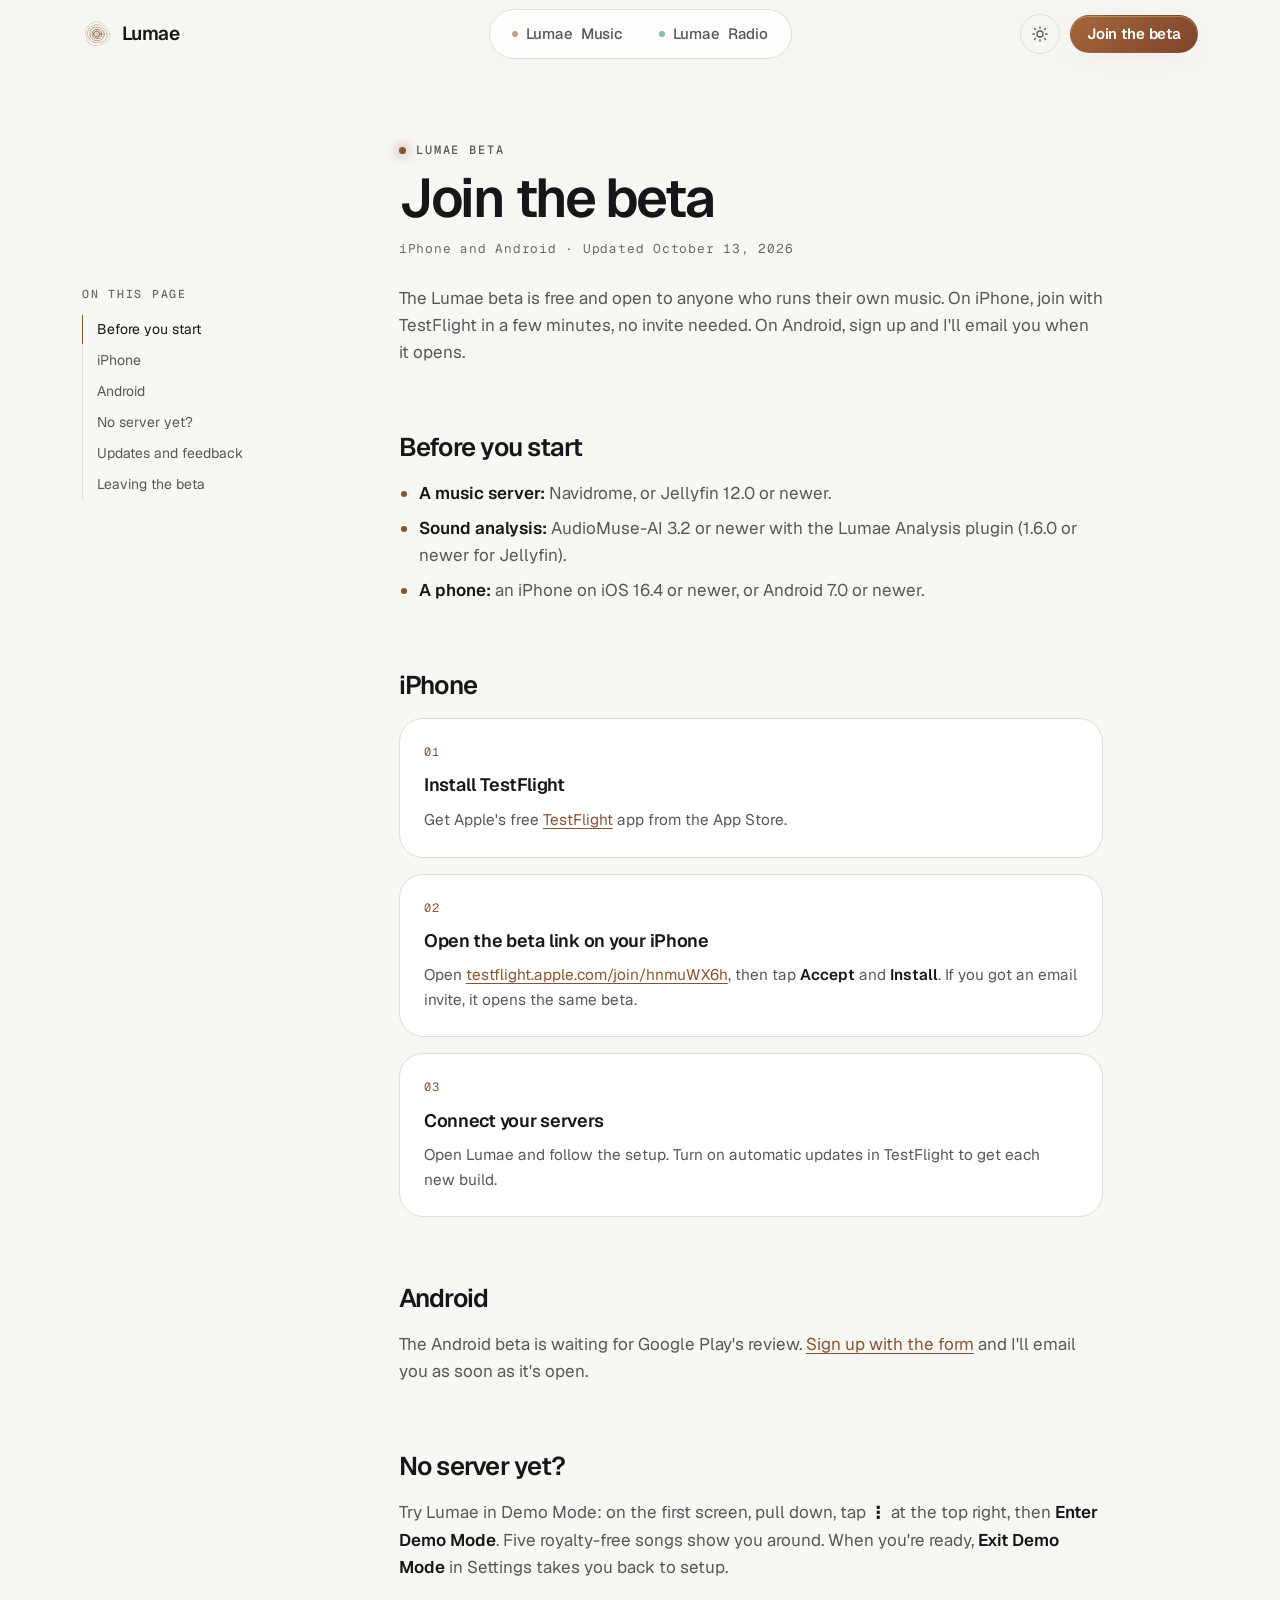
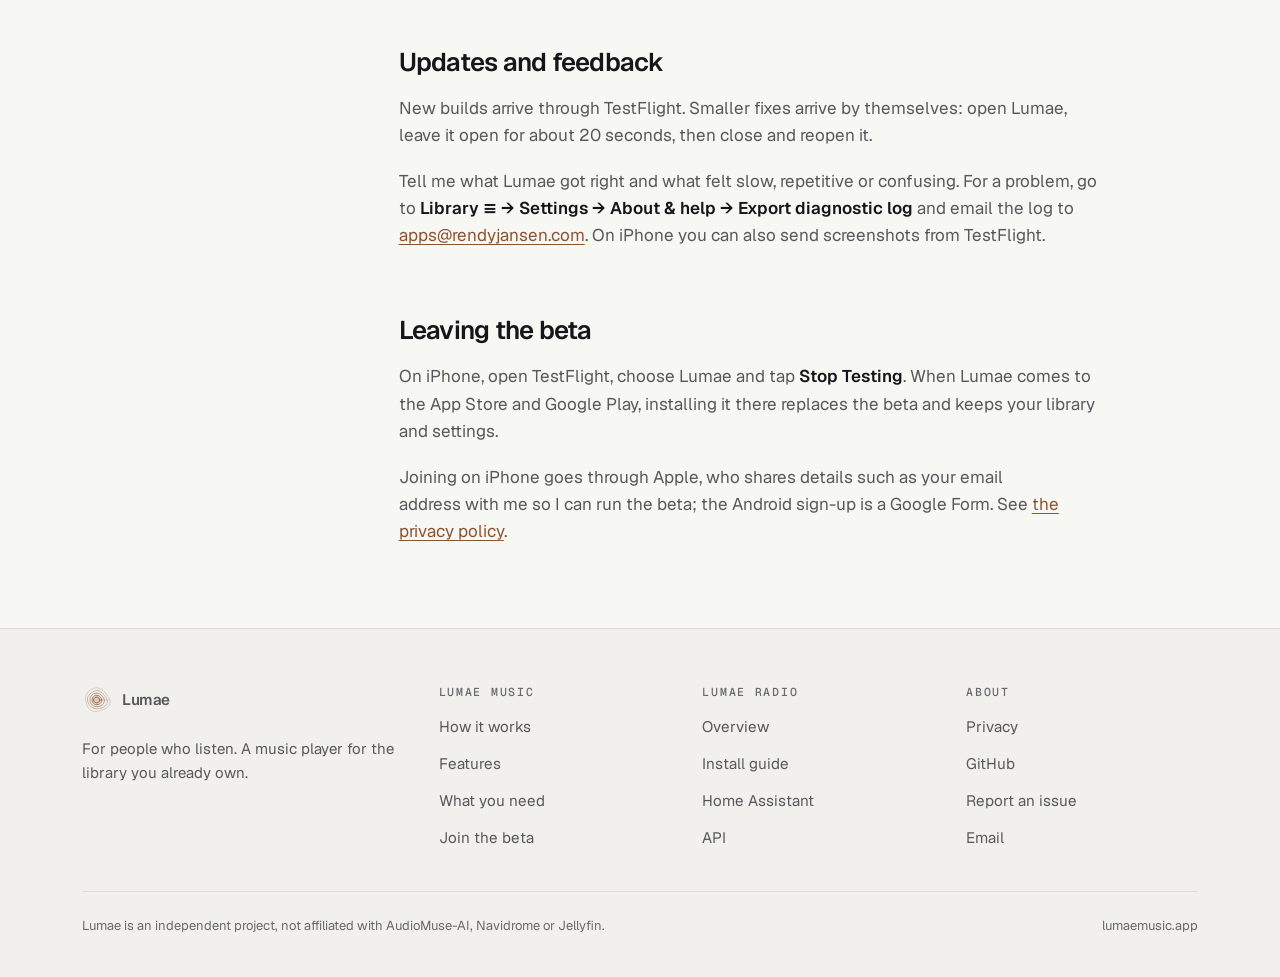
==== docs/beta/index.html @ c05a9355 "Site: Join the beta page — TestFlight on iPhone, Android sign-up while Play reviews Co-Authored-By: " ====
<!doctype html>
<html lang="en" class="no-js">
  <head>
    <meta charset="utf-8" />
    <meta name="viewport" content="width=device-width, initial-scale=1, viewport-fit=cover" />
    <title>Join the Lumae beta · iPhone and Android</title>
    <meta
      name="description"
      content="How to join the Lumae beta: TestFlight on iPhone, Google Play on Android, and Demo Mode if you don't have a server yet."
    />
    <link rel="canonical" href="https://lumaemusic.app/beta/" />
    <meta name="color-scheme" content="dark light" />
    <meta name="theme-color" content="#0d0d0f" media="(prefers-color-scheme: dark)" />
    <meta name="theme-color" content="#f7f7f4" media="(prefers-color-scheme: light)" />
    <link rel="icon" href="../assets/img/brand/favicon.svg" type="image/svg+xml" />
    <link rel="icon" href="../assets/img/brand/favicon-32.png" sizes="32x32" type="image/png" />
    <link rel="apple-touch-icon" href="../assets/img/brand/apple-touch-icon.png" />
    <link rel="manifest" href="../site.webmanifest" />
    <meta property="og:type" content="website" />
    <meta property="og:site_name" content="Lumae" />
    <meta property="og:title" content="Join the Lumae beta · iPhone and Android" />
    <meta
      property="og:description"
      content="TestFlight on iPhone, Google Play on Android: join the Lumae beta and play your own music library."
    />
    <meta property="og:url" content="https://lumaemusic.app/beta/" />
    <meta property="og:image" content="https://lumaemusic.app/assets/img/og/og-music.jpg" />
    <meta property="og:image:width" content="1200" />
    <meta property="og:image:height" content="630" />
    <meta property="og:image:alt" content="Lumae Music on a phone." />
    <meta name="twitter:card" content="summary_large_image" />
    <link rel="preload" href="../assets/fonts/geist-600.woff2" as="font" type="font/woff2" crossorigin />
    <link rel="preload" href="../assets/fonts/geist-400.woff2" as="font" type="font/woff2" crossorigin />
    <link rel="stylesheet" href="../assets/css/site.css" />
    <script>
      (function () {
        var d = document.documentElement;
        d.className = d.className.replace('no-js', 'js');
        try {
          var t = localStorage.getItem('lumae-site-theme');
          if (t === 'light' || t === 'dark') d.setAttribute('data-theme', t);
        } catch (e) {}
      })();
    </script>
    <script src="../assets/js/site.js" defer></script>
  </head>
  <body class="page-doc">
    <svg class="sprite" aria-hidden="true" focusable="false">
      <symbol id="i-moon" viewBox="0 0 24 24"><path d="M20 14.5A8.5 8.5 0 0 1 9.5 4 8.5 8.5 0 1 0 20 14.5Z" /></symbol>
      <symbol id="i-sun" viewBox="0 0 24 24">
        <circle cx="12" cy="12" r="4" />
        <path d="M12 2.5v2M12 19.5v2M4.6 4.6 6 6M18 18l1.4 1.4M2.5 12h2M19.5 12h2M4.6 19.4 6 18M18 6l1.4-1.4" />
      </symbol>
    </svg>

    <a class="skip-link" href="#main">Skip to content</a>

    <!-- site-header:start -->
    <header class="site-header">
      <div class="wrap header-row">
        <a class="brand" href="../">
          <img class="only-dark" src="../assets/img/brand/mark.svg" alt="" width="30" height="30" />
            <img class="only-light" src="../assets/img/brand/mark-light.svg" alt="" width="30" height="30" />
          <span>Lumae</span>
        </a>
        <nav class="product-tabs" aria-label="Lumae products">
          <a href="../" data-product="music"><span class="tab-long">Lumae </span>Music</a>
          <a href="../radio/" data-product="radio"><span class="tab-long">Lumae </span>Radio</a>
        </nav>
        <div class="header-actions">
          <button class="icon-btn theme-toggle" type="button" aria-label="Switch theme">
            <svg class="icon-moon" aria-hidden="true"><use href="#i-moon" /></svg>
            <svg class="icon-sun" aria-hidden="true"><use href="#i-sun" /></svg>
          </button>
          <a class="btn btn--primary btn--small" href="../beta/">Join the beta</a>
        </div>
      </div>
    </header>
    <!-- site-header:end -->

    <main id="main">
      <section class="section section--doc">
        <header class="wrap doc-head">
          <p class="kicker">Lumae beta</p>
          <h1>Join the beta</h1>
          <p class="doc-meta">iPhone and Android · Updated October 13, 2026</p>
        </header>
        <div class="wrap doc">
          <nav class="doc-toc" data-toc aria-label="On this page">
            <details open>
              <summary>On this page</summary>
              <ol role="list">
                <li><a href="#before-you-start">Before you start</a></li>
                <li><a href="#iphone">iPhone</a></li>
                <li><a href="#android">Android</a></li>
                <li><a href="#demo-mode">No server yet?</a></li>
                <li><a href="#updates">Updates and feedback</a></li>
                <li><a href="#leaving">Leaving the beta</a></li>
              </ol>
            </details>
          </nav>
          <article class="prose">
            <p>
              The Lumae beta is free and open to anyone who runs their own music. On iPhone, join with TestFlight in a few
              minutes, no invite needed. On Android, sign up and I'll email you when it opens.
            </p>

            <h2 id="before-you-start">Before you start</h2>
            <ul>
              <li><strong>A music server:</strong> Navidrome, or Jellyfin 12.0 or newer.</li>
              <li>
                <strong>Sound analysis:</strong> AudioMuse-AI 3.2 or newer with the Lumae Analysis plugin (1.6.0 or newer for
                Jellyfin).
              </li>
              <li><strong>A phone:</strong> an iPhone on iOS 16.4 or newer, or Android 7.0 or newer.</li>
            </ul>

            <h2 id="iphone">iPhone</h2>
            <ol class="install-steps" role="list">
              <li>
                <h3>Install TestFlight</h3>
                <p>Get Apple's free <a href="https://apps.apple.com/app/testflight/id899247664" rel="noopener">TestFlight</a> app from the App Store.</p>
              </li>
              <li>
                <h3>Open the beta link on your iPhone</h3>
                <p>
                  Open <a href="https://testflight.apple.com/join/hnmuWX6h" rel="noopener">testflight.apple.com/join/hnmuWX6h</a>,
                  then tap <strong>Accept</strong> and <strong>Install</strong>. If you got an email invite, it opens the same
                  beta.
                </p>
              </li>
              <li>
                <h3>Connect your servers</h3>
                <p>Open Lumae and follow the setup. Turn on automatic updates in TestFlight to get each new build.</p>
              </li>
            </ol>

            <h2 id="android">Android</h2>
            <p>
              The Android beta is waiting for Google Play's review. <a href="https://forms.gle/4MYsAvnMfVqAtvjC6" rel="noopener">Sign up with the form</a> and
              I'll email you as soon as it's open.
            </p>

            <h2 id="demo-mode">No server yet?</h2>
            <p>
              Try Lumae in Demo Mode: on the first screen, pull down, tap <strong>⋮</strong> at the top right, then
              <strong>Enter Demo Mode</strong>. Five royalty-free songs show you around. When you're ready,
              <strong>Exit Demo Mode</strong> in Settings takes you back to setup.
            </p>

            <h2 id="updates">Updates and feedback</h2>
            <p>
              New builds arrive through TestFlight. Smaller fixes arrive by themselves: open Lumae, leave it open
              for about 20 seconds, then close and reopen it.
            </p>
            <p>
              Tell me what Lumae got right and what felt slow, repetitive or confusing. For a problem, go to
              <strong>Library ≡ → Settings → About &amp; help → Export diagnostic log</strong> and email the log to
              <a href="mailto:apps@rendyjansen.com">apps@rendyjansen.com</a>. On iPhone you can also send screenshots from
              TestFlight.
            </p>

            <h2 id="leaving">Leaving the beta</h2>
            <p>
              On iPhone, open TestFlight, choose Lumae and tap <strong>Stop Testing</strong>. When Lumae comes to the App Store and Google
              Play, installing it there replaces the beta and keeps your library and settings.
            </p>
            <p>
              Joining on iPhone goes through Apple, who shares details such as your email address with me so I can run the beta;
              the Android sign-up is a Google Form. See
              <a href="../privacy/#this-website">the privacy policy</a>.
            </p>
          </article>
        </div>
      </section>
    </main>

    <!-- site-footer:start -->
    <footer class="site-footer">
      <div class="wrap">
        <div class="footer-grid">
          <div>
            <a class="brand" href="../">
              <img class="only-dark" src="../assets/img/brand/mark.svg" alt="" width="30" height="30" />
            <img class="only-light" src="../assets/img/brand/mark-light.svg" alt="" width="30" height="30" />
              <span>Lumae</span>
            </a>
            <p class="footer-tag">For people who listen. A music player for the library you already own.</p>
          </div>
          <nav aria-labelledby="footer-music">
            <h2 id="footer-music">Lumae Music</h2>
            <ul role="list">
              <li><a href="../#how">How it works</a></li>
              <li><a href="../#discover">Features</a></li>
              <li><a href="../#need">What you need</a></li>
              <li><a href="../beta/">Join the beta</a></li>
            </ul>
          </nav>
          <nav aria-labelledby="footer-radio">
            <h2 id="footer-radio">Lumae Radio</h2>
            <ul role="list">
              <li><a href="../radio/">Overview</a></li>
              <li><a href="../radio/docs/#install">Install guide</a></li>
              <li><a href="../radio/docs/#home-assistant">Home Assistant</a></li>
              <li><a href="../radio/docs/#api">API</a></li>
            </ul>
          </nav>
          <nav aria-labelledby="footer-about">
            <h2 id="footer-about">About</h2>
            <ul role="list">
              <li><a href="../privacy/">Privacy</a></li>
              <li><a href="https://github.com/rendyhd/lumae">GitHub</a></li>
              <li><a href="https://github.com/rendyhd/lumae/issues">Report an issue</a></li>
              <li><a href="mailto:apps@rendyjansen.com">Email</a></li>
            </ul>
          </nav>
        </div>
        <div class="footer-note">
          <span>Lumae is an independent project, not affiliated with AudioMuse-AI, Navidrome or Jellyfin.</span>
          <span>lumaemusic.app</span>
        </div>
      </div>
    </footer>
    <!-- site-footer:end -->
  </body>
</html>
---- docs/assets/css/site.css ----
/* lumaemusic.app — one stylesheet for every page. No external requests. */

@font-face {
  font-family: 'Geist';
  src: url('../fonts/geist-400.woff2') format('woff2');
  font-weight: 400;
  font-style: normal;
  font-display: swap;
}
@font-face {
  font-family: 'Geist';
  src: url('../fonts/geist-400-italic.woff2') format('woff2');
  font-weight: 400;
  font-style: italic;
  font-display: swap;
}
@font-face {
  font-family: 'Geist';
  src: url('../fonts/geist-500.woff2') format('woff2');
  font-weight: 500;
  font-style: normal;
  font-display: swap;
}
@font-face {
  font-family: 'Geist';
  src: url('../fonts/geist-600.woff2') format('woff2');
  font-weight: 600;
  font-style: normal;
  font-display: swap;
}
@font-face {
  font-family: 'Geist Mono';
  src: url('../fonts/geist-mono-400.woff2') format('woff2');
  font-weight: 400;
  font-style: normal;
  font-display: swap;
}
@font-face {
  font-family: 'Geist Mono';
  src: url('../fonts/geist-mono-500.woff2') format('woff2');
  font-weight: 500;
  font-style: normal;
  font-display: swap;
}

/* ---------- Tokens (from the app's theme, src/constants/theme.ts) ---------- */

:root {
  color-scheme: dark;
  --bg: #0d0d0f;
  --bg-raised: #111214;
  --surface: #161719;
  --surface-2: #202225;
  --text: #f4f3f1;
  --text-2: #a6a7ab;
  --text-3: #86878c;
  --accent: #d8a07a;
  --accent-dim: #926749;
  --accent-start: #eab98f;
  --accent-end: #b37458;
  --on-accent: #1c0d06;
  --accent-soft: rgba(216, 160, 122, 0.14);
  --border: #2a2b2e;
  --border-strong: #3c3d40;
  --ring-gold: #d9b26c;
  --teal: #7ad0c2;
  --sky: #88c5e8;
  --lavender: #c9a0e8;
  --rose: #d48aa0;
  --gold: #e0a93e;
  --glow-bronze: rgba(216, 160, 122, 0.22);
  --glow-teal: rgba(122, 208, 194, 0.18);
  --shadow-phone: 0 40px 90px -30px rgba(0, 0, 0, 0.85), 0 18px 40px -20px rgba(0, 0, 0, 0.6);
  --bezel: #050506;
  --header-bg: rgba(13, 13, 15, 0.72);

  --font-sans: 'Geist', ui-sans-serif, system-ui, -apple-system, 'Segoe UI', Roboto, sans-serif;
  --font-mono: 'Geist Mono', ui-monospace, 'SF Mono', Menlo, Consolas, monospace;

  --radius-sm: 10px;
  --radius: 16px;
  --radius-lg: 24px;
  --radius-pill: 999px;
  --wrap: 1180px;
  --gutter: clamp(16px, 4vw, 32px);
  --section-pad: clamp(40px, 5vw, 68px);
  --ease: cubic-bezier(0.22, 1, 0.36, 1);
}

@media (prefers-color-scheme: light) {
  :root:not([data-theme='dark']) {
    color-scheme: light;
    --bg: #f7f7f4;
    --bg-raised: #f1f0ed;
    --surface: #ffffff;
    --surface-2: #eae9e6;
    --text: #151619;
    --text-2: #57585b;
    --text-3: #68696d;
    --accent: #8c5331;
    --accent-dim: #b68f75;
    --accent-start: #a5683c;
    --accent-end: #7e432b;
    --on-accent: #ffffff;
    --accent-soft: rgba(140, 83, 49, 0.1);
    --border: #dfdedb;
    --border-strong: #cccac7;
    --ring-gold: #b98a3e;
    --teal: #218373;
    --sky: #287aa3;
    --lavender: #7652ac;
    --rose: #ae4c67;
    --gold: #a97416;
    --glow-bronze: rgba(179, 118, 70, 0.18);
    --glow-teal: rgba(33, 131, 115, 0.12);
    --shadow-phone: 0 40px 80px -36px rgba(40, 30, 20, 0.45), 0 16px 32px -22px rgba(40, 30, 20, 0.35);
    --bezel: #1a1a1c;
    --header-bg: rgba(247, 247, 244, 0.78);
  }
}

:root[data-theme='light'] {
  color-scheme: light;
  --bg: #f7f7f4;
  --bg-raised: #f1f0ed;
  --surface: #ffffff;
  --surface-2: #eae9e6;
  --text: #151619;
  --text-2: #57585b;
  --text-3: #68696d;
  --accent: #8c5331;
  --accent-dim: #b68f75;
  --accent-start: #a5683c;
  --accent-end: #7e432b;
  --on-accent: #ffffff;
  --accent-soft: rgba(140, 83, 49, 0.1);
  --border: #dfdedb;
  --border-strong: #cccac7;
  --ring-gold: #b98a3e;
  --teal: #218373;
  --sky: #287aa3;
  --lavender: #7652ac;
  --rose: #ae4c67;
  --gold: #a97416;
  --glow-bronze: rgba(179, 118, 70, 0.18);
  --glow-teal: rgba(33, 131, 115, 0.12);
  --shadow-phone: 0 40px 80px -36px rgba(40, 30, 20, 0.45), 0 16px 32px -22px rgba(40, 30, 20, 0.35);
  --bezel: #1a1a1c;
  --header-bg: rgba(247, 247, 244, 0.78);
}

/* ---------- Base ---------- */

*,
*::before,
*::after {
  box-sizing: border-box;
}

html {
  -webkit-text-size-adjust: 100%;
  text-size-adjust: 100%;
  scroll-behavior: smooth;
  scroll-padding-top: 96px;
}

body {
  margin: 0;
  background: var(--bg);
  color: var(--text);
  font-family: var(--font-sans);
  font-size: 1.0625rem;
  line-height: 1.6;
  font-feature-settings: 'ss01' 1;
  -webkit-font-smoothing: antialiased;
  -moz-osx-font-smoothing: grayscale;
  overflow-x: hidden;
}

img,
svg {
  display: block;
  max-width: 100%;
}

a {
  color: inherit;
}

p {
  margin: 0;
}

h1,
h2,
h3,
h4 {
  margin: 0;
  font-weight: 600;
  line-height: 1.2;
  text-wrap: balance;
}

p,
li {
  text-wrap: pretty;
}

:focus-visible {
  outline: 2px solid var(--accent);
  outline-offset: 3px;
}

::selection {
  background: var(--accent-soft);
}

.visually-hidden {
  position: absolute !important;
  width: 1px;
  height: 1px;
  padding: 0;
  margin: -1px;
  overflow: hidden;
  clip: rect(0 0 0 0);
  white-space: nowrap;
  border: 0;
}

.skip-link {
  position: absolute;
  left: 12px;
  top: -60px;
  z-index: 100;
  padding: 10px 16px;
  border-radius: var(--radius-pill);
  background: var(--surface);
  color: var(--text);
  text-decoration: none;
  border: 1px solid var(--border-strong);
}
.skip-link:focus {
  top: 12px;
}

.wrap {
  width: 100%;
  max-width: var(--wrap);
  margin-inline: auto;
  padding-inline: var(--gutter);
}

.section {
  position: relative;
  padding-block: var(--section-pad);
}

.section--alt {
  background: var(--bg-raised);
}

/* ---------- Type ---------- */

.kicker {
  display: inline-flex;
  align-items: center;
  gap: 10px;
  font-family: var(--font-mono);
  font-weight: 500;
  font-size: 0.75rem;
  letter-spacing: 0.16em;
  text-transform: uppercase;
  color: var(--text-2);
}
.kicker::before {
  content: '';
  width: 7px;
  height: 7px;
  border-radius: 50%;
  background: var(--dot, var(--accent));
  box-shadow: 0 0 12px var(--dot, var(--accent));
  flex: none;
}
.kicker--teal {
  --dot: var(--teal);
}
.kicker--sky {
  --dot: var(--sky);
}
.kicker--lavender {
  --dot: var(--lavender);
}
.kicker--rose {
  --dot: var(--rose);
}
.kicker--gold {
  --dot: var(--gold);
}

.display {
  font-size: clamp(2.7rem, 1.4rem + 4.9vw, 5.6rem);
  line-height: 0.98;
  letter-spacing: -0.045em;
}
.h2 {
  font-size: clamp(1.8rem, 1.15rem + 2vw, 2.7rem);
  line-height: 1.02;
  letter-spacing: -0.038em;
}
.h3 {
  font-size: 1.25rem;
  line-height: 1.3;
  letter-spacing: -0.012em;
}
.dot {
  color: var(--accent);
}
.flourish {
  font-style: italic;
  font-weight: 400;
  color: var(--accent);
  letter-spacing: -0.05em;
}
.lead {
  font-size: clamp(1.05rem, 0.98rem + 0.3vw, 1.18rem);
  line-height: 1.55;
  color: var(--text-2);
  max-width: 38em;
}
.muted {
  color: var(--text-2);
}
.section-head {
  display: grid;
  gap: 14px;
  max-width: 46rem;
  margin-bottom: clamp(28px, 3.5vw, 44px);
}
/* ---------- Buttons ---------- */

.btn {
  display: inline-flex;
  align-items: center;
  justify-content: center;
  gap: 10px;
  min-height: 48px;
  padding: 12px 24px;
  border-radius: var(--radius-pill);
  font: 600 1rem/1.2 var(--font-sans);
  letter-spacing: -0.01em;
  text-decoration: none;
  border: 1px solid transparent;
  cursor: pointer;
  transition:
    transform 0.25s var(--ease),
    box-shadow 0.25s var(--ease),
    background-color 0.25s var(--ease),
    border-color 0.25s var(--ease);
}
.btn:hover {
  transform: translateY(-1px);
}
.btn:active {
  transform: translateY(0);
}
.btn--primary {
  background: linear-gradient(140deg, var(--accent-start), var(--accent-end));
  color: var(--on-accent);
  box-shadow:
    0 10px 30px -12px var(--glow-bronze),
    inset 0 1px 0 rgba(255, 255, 255, 0.25);
}
.btn--primary:hover {
  box-shadow:
    0 16px 40px -14px var(--accent),
    inset 0 1px 0 rgba(255, 255, 255, 0.3);
}
.btn--ghost {
  background: transparent;
  color: var(--text);
  border-color: var(--border-strong);
}
.btn--ghost:hover {
  border-color: var(--text-3);
  background: color-mix(in srgb, var(--surface) 70%, transparent);
}
.btn--small {
  min-height: 38px;
  padding: 8px 16px;
  font-size: 0.9375rem;
}
.btn svg {
  width: 18px;
  height: 18px;
}

.text-link {
  color: var(--accent);
  text-decoration: none;
  font-weight: 500;
  border-bottom: 1px solid color-mix(in srgb, var(--accent) 35%, transparent);
  transition: border-color 0.2s;
}
.text-link:hover {
  border-bottom-color: var(--accent);
}

/* ---------- Header and product tabs ---------- */

.site-header {
  position: sticky;
  top: 0;
  z-index: 50;
  background: var(--header-bg);
  backdrop-filter: saturate(160%) blur(18px);
  -webkit-backdrop-filter: saturate(160%) blur(18px);
  border-bottom: 1px solid transparent;
  transition: border-color 0.3s;
}
.site-header.is-scrolled {
  border-bottom-color: var(--border);
}
.header-row {
  display: grid;
  grid-template-columns: 1fr auto 1fr;
  align-items: center;
  gap: 16px;
  height: 68px;
}
.brand {
  display: inline-flex;
  align-items: center;
  gap: 10px;
  text-decoration: none;
  font-weight: 600;
  font-size: 1.1875rem;
  letter-spacing: -0.03em;
  justify-self: start;
}
.brand svg {
  width: 30px;
  height: 30px;
}
.header-actions {
  justify-self: end;
  display: flex;
  align-items: center;
  gap: 10px;
}

.product-tabs {
  position: relative;
  display: inline-grid;
  grid-auto-flow: column;
  grid-auto-columns: 1fr;
  padding: 4px;
  border-radius: var(--radius-pill);
  background: color-mix(in srgb, var(--surface) 85%, transparent);
  border: 1px solid var(--border);
  isolation: isolate;
}
.product-tabs a {
  position: relative;
  display: inline-flex;
  align-items: center;
  justify-content: center;
  gap: 8px;
  padding: 8px 18px;
  min-height: 38px;
  border-radius: var(--radius-pill);
  font-weight: 500;
  font-size: 0.9375rem;
  letter-spacing: -0.01em;
  color: var(--text-2);
  text-decoration: none;
  white-space: nowrap;
  transition: color 0.25s;
}
.product-tabs a::before {
  content: '';
  width: 6px;
  height: 6px;
  border-radius: 50%;
  background: var(--tab-dot, var(--accent));
  opacity: 0.55;
  transition: opacity 0.25s;
}
.product-tabs a[data-product='radio'] {
  --tab-dot: var(--teal);
}
.product-tabs a:hover {
  color: var(--text);
}
.product-tabs a[aria-current='page'] {
  color: var(--text);
  background: var(--surface-2);
  box-shadow:
    0 1px 0 rgba(255, 255, 255, 0.04) inset,
    0 6px 16px -10px rgba(0, 0, 0, 0.6);
}
.product-tabs a[aria-current='page']::before {
  opacity: 1;
  box-shadow: 0 0 10px var(--tab-dot, var(--accent));
}

.icon-btn {
  display: inline-grid;
  place-items: center;
  width: 40px;
  height: 40px;
  border-radius: 50%;
  border: 1px solid var(--border);
  background: transparent;
  color: var(--text-2);
  cursor: pointer;
  transition:
    color 0.2s,
    border-color 0.2s,
    background-color 0.2s;
}
.icon-btn:hover {
  color: var(--text);
  border-color: var(--border-strong);
  background: var(--surface);
}
.icon-btn svg {
  width: 18px;
  height: 18px;
}
.theme-toggle .icon-sun {
  display: none;
}
:root[data-theme='light'] .theme-toggle .icon-sun {
  display: block;
}
:root[data-theme='light'] .theme-toggle .icon-moon {
  display: none;
}
@media (prefers-color-scheme: light) {
  :root:not([data-theme='dark']) .theme-toggle .icon-sun {
    display: block;
  }
  :root:not([data-theme='dark']) .theme-toggle .icon-moon {
    display: none;
  }
}

/* The brand mark has a darker bronze version for the light theme. */
.brand img,
.callout-rings img,
.lost-mark {
  flex: none;
}

@media (max-width: 760px) {
  .header-row {
    grid-template-columns: auto 1fr auto;
    height: 60px;
    gap: 10px;
  }
  .product-tabs {
    justify-self: center;
  }
  .product-tabs a {
    padding: 7px 14px;
    min-height: 36px;
  }
  .tab-long {
    display: none;
  }
  .header-actions .btn {
    display: none;
  }
}
@media (max-width: 360px) {
  .brand span {
    display: none;
  }
}

/* ---------- Phones ---------- */

.phone {
  --w: 300px;
  position: relative;
  width: var(--w);
  aspect-ratio: 390 / 844;
  border-radius: calc(var(--w) * 0.125);
  background: var(--bezel);
  padding: calc(var(--w) * 0.022);
  box-shadow:
    0 0 0 1px rgba(255, 255, 255, 0.09),
    var(--shadow-phone);
  flex: none;
}
.phone::after {
  /* faint top reflection on the bezel */
  content: '';
  position: absolute;
  inset: 0;
  border-radius: inherit;
  pointer-events: none;
  background: linear-gradient(160deg, rgba(255, 255, 255, 0.1), transparent 30%);
  mix-blend-mode: screen;
}
.phone img {
  width: 100%;
  height: 100%;
  object-fit: cover;
  border-radius: calc(var(--w) * 0.105);
  background: #0d0d0f;
}
.phone figcaption {
  position: absolute;
  left: 0;
  right: 0;
  top: calc(100% + 18px);
  text-align: center;
  font-size: 0.875rem;
  color: var(--text-3);
}

.phone-row {
  display: flex;
  gap: clamp(20px, 3vw, 40px);
  justify-content: center;
  align-items: flex-start;
  flex-wrap: wrap;
}
.phone-row--captions {
  row-gap: 64px;
  padding-bottom: 36px;
}

/* ---------- Hero ---------- */

.hero {
  position: relative;
  overflow: hidden;
  padding-top: clamp(40px, 7vw, 96px);
  padding-bottom: clamp(56px, 8vw, 112px);
}
.hero-grid {
  display: grid;
  grid-template-columns: minmax(0, 1.05fr) minmax(0, 0.95fr);
  gap: clamp(32px, 5vw, 72px);
  align-items: center;
}
.hero-copy {
  display: grid;
  gap: 26px;
  justify-items: start;
  position: relative;
  z-index: 2;
}
.hero-actions {
  display: flex;
  flex-wrap: wrap;
  gap: 12px;
  margin-top: 6px;
}
.hero-meta {
  display: flex;
  flex-wrap: wrap;
  gap: 8px;
  margin-top: 4px;
}
.chip {
  display: inline-flex;
  align-items: center;
  gap: 8px;
  padding: 6px 12px;
  border-radius: var(--radius-pill);
  border: 1px solid var(--border);
  background: color-mix(in srgb, var(--surface) 70%, transparent);
  font-size: 0.8125rem;
  color: var(--text-2);
  white-space: nowrap;
}
.chip--status {
  border-color: color-mix(in srgb, var(--teal) 45%, var(--border));
  color: var(--text);
}
.chip--status::before {
  content: '';
  width: 7px;
  height: 7px;
  border-radius: 50%;
  background: var(--teal);
  box-shadow: 0 0 10px var(--teal);
}
.chip--soon {
  border-color: color-mix(in srgb, var(--gold) 50%, var(--border));
  color: var(--text);
}
.chip--soon::before {
  content: '';
  width: 7px;
  height: 7px;
  border-radius: 50%;
  background: var(--gold);
  box-shadow: 0 0 10px var(--gold);
}

.hero-visual {
  position: relative;
  min-height: 600px;
  display: grid;
  place-items: center;
}
.hero-rings {
  position: absolute;
  width: min(880px, 150%);
  aspect-ratio: 1;
  left: 50%;
  top: 50%;
  transform: translate(-50%, -50%);
  z-index: 0;
  pointer-events: none;
  color: var(--ring-gold);
  opacity: 0.55;
  -webkit-mask-image: radial-gradient(circle at 50% 50%, #000 40%, transparent 72%);
  mask-image: radial-gradient(circle at 50% 50%, #000 40%, transparent 72%);
}
.hero-rings svg {
  width: 100%;
  height: 100%;
  overflow: visible;
}
.hero-rings path {
  fill: none;
  stroke: currentColor;
  stroke-width: 1.1;
  vector-effect: non-scaling-stroke;
  transform-origin: 500px 500px;
  animation: breathe 9s var(--ease) infinite alternate;
  animation-delay: calc(var(--i, 0) * -0.6s);
}
@keyframes breathe {
  from {
    transform: scale(0.985);
  }
  to {
    transform: scale(1.015);
  }
}
/* site.js pauses the rings while the hero is off screen */
.hero.is-offscreen .hero-rings path {
  animation-play-state: paused;
}
:root[data-theme='light'] .hero-rings {
  opacity: 0.9;
}
@media (prefers-color-scheme: light) {
  :root:not([data-theme='dark']) .hero-rings {
    opacity: 0.9;
  }
}
.hero-glow {
  position: absolute;
  width: 70%;
  aspect-ratio: 1;
  left: 50%;
  top: 50%;
  transform: translate(-50%, -50%);
  border-radius: 50%;
  background: radial-gradient(circle, var(--glow-bronze), transparent 65%);
  filter: blur(10px);
  z-index: 0;
}
.hero-glow--teal {
  background: radial-gradient(circle, var(--glow-teal), transparent 65%);
}

.phone-stack {
  position: relative;
  z-index: 1;
  width: 100%;
  height: 600px;
}
.phone-stack .phone {
  position: absolute;
}
.phone-stack .phone--front {
  --w: 268px;
  left: 50%;
  top: 50%;
  transform: translate(-82%, -46%);
  z-index: 2;
}
.phone-stack .phone--back {
  --w: 248px;
  left: 50%;
  top: 50%;
  transform: translate(-6%, -56%);
  z-index: 1;
  filter: saturate(0.92);
}

@media (min-width: 1200px) {
  .hero-visual {
    min-height: 660px;
  }
  .phone-stack {
    height: 660px;
  }
  .phone-stack .phone--front {
    --w: 300px;
  }
  .phone-stack .phone--back {
    --w: 272px;
  }
}
@media (max-width: 940px) {
  .hero-grid {
    grid-template-columns: 1fr;
  }
  .hero-visual {
    min-height: 520px;
  }
  .phone-stack {
    height: 540px;
  }
  .phone-stack .phone--front {
    --w: 232px;
  }
  .phone-stack .phone--back {
    --w: 214px;
  }
}
@media (max-width: 480px) {
  .hero-visual {
    min-height: 470px;
  }
  .phone-stack {
    height: 480px;
  }
  .phone-stack .phone--front {
    --w: 206px;
    transform: translate(-78%, -46%);
  }
  .phone-stack .phone--back {
    --w: 188px;
    transform: translate(-10%, -56%);
  }
}
@media (max-width: 360px) {
  .phone-stack .phone--front {
    --w: 178px;
  }
  .phone-stack .phone--back {
    --w: 162px;
  }
}

/* ---------- Generic layouts ---------- */

.split {
  display: grid;
  grid-template-columns: minmax(0, 1fr) minmax(0, 1fr);
  gap: clamp(36px, 6vw, 88px);
  align-items: center;
}
.split--reverse > :first-child {
  order: 2;
}
@media (max-width: 900px) {
  .split {
    grid-template-columns: 1fr;
  }
}
/* Two phones side by side in a half-width column */
@media (min-width: 901px) {
  .split .phone-row {
    flex-wrap: nowrap;
  }
  .split .phone-row .phone {
    --w: clamp(150px, 19vw, 236px);
  }
  .split .phone-row .phone--lg {
    --w: clamp(220px, 24vw, 300px);
  }
  /* Keep the shorter column in view next to a long one */
  .split--top > .phone-row,
  .split--top > .panel {
    position: sticky;
    top: 104px;
  }
}
/* Landscape tablets: card grids get the full width under their pictures */
@media (min-width: 901px) and (max-width: 1100px) {
  .split--cards {
    grid-template-columns: 1fr;
  }
  .split--cards > .phone-row {
    position: static;
  }
}
.stack {
  display: grid;
  gap: 18px;
  align-content: start;
}
.stack--lg {
  gap: 28px;
}

.cards {
  display: grid;
  gap: 16px;
  grid-template-columns: repeat(auto-fit, minmax(min(100%, 260px), 1fr));
}
.cards--3 {
  grid-template-columns: repeat(auto-fit, minmax(min(100%, 300px), 1fr));
}
.card {
  position: relative;
  padding: 26px 24px;
  border-radius: var(--radius-lg);
  background: var(--surface);
  border: 1px solid var(--border);
  display: grid;
  gap: 10px;
  align-content: start;
  transition:
    border-color 0.3s,
    transform 0.4s var(--ease);
}
.card:hover {
  border-color: var(--border-strong);
}
.card p {
  color: var(--text-2);
  font-size: 0.98rem;
}
.card .card-title {
  font-size: 1.1875rem;
  font-weight: 600;
  letter-spacing: -0.02em;
  line-height: 1.25;
}
.card .eg {
  margin-top: 4px;
  padding-top: 12px;
  border-top: 1px dashed var(--border);
  font-size: 0.875rem;
  color: var(--text-3);
}
.card .eg strong {
  color: var(--text-2);
  font-weight: 500;
}

.glyph {
  width: 44px;
  height: 44px;
  border-radius: 12px;
  display: grid;
  place-items: center;
  background: var(--surface-2);
  color: var(--g, var(--accent));
  margin-bottom: 6px;
}
.glyph svg {
  width: 22px;
  height: 22px;
}
.g-teal {
  --g: var(--teal);
}
.g-sky {
  --g: var(--sky);
}
.g-lavender {
  --g: var(--lavender);
}
.g-rose {
  --g: var(--rose);
}
.g-gold {
  --g: var(--gold);
}
.g-bronze {
  --g: var(--accent);
}

.list-check {
  list-style: none;
  padding: 0;
  margin: 0;
  display: grid;
  gap: 14px;
}
.list-check li {
  position: relative;
  padding-left: 30px;
  color: var(--text-2);
}
.list-check li strong {
  color: var(--text);
  font-weight: 600;
}
.list-check li::before {
  content: '';
  position: absolute;
  left: 2px;
  top: 0.55em;
  width: 14px;
  height: 8px;
  border-left: 2px solid var(--accent);
  border-bottom: 2px solid var(--accent);
  transform: rotate(-45deg);
}

.pillars {
  display: grid;
  grid-template-columns: repeat(4, minmax(0, 1fr));
  gap: 16px;
}
@media (max-width: 1080px) {
  .pillars {
    grid-template-columns: repeat(2, minmax(0, 1fr));
  }
}
@media (max-width: 600px) {
  .pillars {
    grid-template-columns: 1fr;
  }
}
.pillar {
  align-content: start;
  padding: 30px 28px;
  border-radius: var(--radius-lg);
  border: 1px solid var(--border);
  background:
    radial-gradient(120% 90% at 0% 0%, color-mix(in srgb, var(--p) 14%, transparent), transparent 60%),
    var(--surface);
  display: grid;
  gap: 12px;
}
.pillar .num {
  font-family: var(--font-mono);
  font-size: 0.75rem;
  letter-spacing: 0.16em;
  color: var(--p);
}
.pillar h3 {
  font-size: 1.5rem;
  letter-spacing: -0.03em;
}
.pillar p {
  color: var(--text-2);
}

/* quote */
.manifesto {
  font-size: clamp(1.5rem, 1.05rem + 1.9vw, 2.6rem);
  line-height: 1.22;
  letter-spacing: -0.03em;
  font-weight: 500;
  max-width: 24em;
}
.manifesto em {
  font-style: italic;
  font-weight: 400;
  color: var(--accent);
}

/* ---------- How it works ---------- */

.flow {
  display: grid;
  grid-template-columns: 1fr auto 1fr auto 1fr;
  align-items: stretch;
  gap: 0;
}
.flow-node {
  padding: 26px 24px;
  border-radius: var(--radius-lg);
  border: 1px solid var(--border);
  background: var(--surface);
  display: grid;
  gap: 10px;
  align-content: start;
}
.flow-node--you {
  border-color: color-mix(in srgb, var(--accent) 45%, var(--border));
  box-shadow: 0 20px 60px -30px var(--glow-bronze);
}
.flow-node h3 {
  font-size: 1.125rem;
}
.flow-node p {
  color: var(--text-2);
  font-size: 0.96rem;
}
.flow-node .tag {
  font-family: var(--font-mono);
  font-size: 0.7rem;
  letter-spacing: 0.14em;
  text-transform: uppercase;
  color: var(--text-3);
}
.flow-arrow {
  display: grid;
  place-items: center;
  align-content: center;
  gap: 6px;
  width: 64px;
  color: var(--text-3);
  font-family: var(--font-mono);
  font-size: 0.7rem;
  text-align: center;
  line-height: 1.3;
}
.flow-arrow svg {
  width: 44px;
  height: 14px;
}
@media (max-width: 900px) {
  .flow {
    grid-template-columns: 1fr;
  }
  .flow-arrow {
    width: auto;
    height: 52px;
  }
  .flow-arrow svg {
    transform: rotate(90deg);
    margin: 0;
  }
  .flow-arrow span {
    display: none;
  }
}

/* ---------- Demo panels ---------- */

.panel {
  border-radius: var(--radius-lg);
  border: 1px solid var(--border);
  background:
    radial-gradient(90% 70% at 50% 0%, color-mix(in srgb, var(--panel-glow, var(--accent)) 8%, transparent), transparent 70%),
    var(--surface);
  padding: clamp(18px, 3vw, 28px);
}
.panel-head {
  display: flex;
  flex-wrap: wrap;
  align-items: center;
  justify-content: space-between;
  gap: 12px;
  margin-bottom: 14px;
}
.panel-label {
  font-family: var(--font-mono);
  font-size: 0.72rem;
  letter-spacing: 0.15em;
  text-transform: uppercase;
  color: var(--text-3);
}
.segmented {
  display: inline-flex;
  padding: 3px;
  border-radius: var(--radius-pill);
  background: var(--bg-raised);
  border: 1px solid var(--border);
}
.segmented button {
  appearance: none;
  border: 0;
  background: transparent;
  color: var(--text-2);
  font: 500 0.875rem/1 var(--font-sans);
  padding: 9px 16px;
  border-radius: var(--radius-pill);
  cursor: pointer;
  transition:
    background-color 0.2s,
    color 0.2s;
}
.segmented button[aria-pressed='true'],
.segmented button[aria-selected='true'],
.tabs-list button[aria-selected='true'] {
  background: var(--surface);
  color: var(--text);
  box-shadow:
    inset 0 0 0 1.5px var(--accent),
    0 1px 2px rgb(0 0 0 / 0.15);
}
.panel-foot {
  display: flex;
  flex-wrap: wrap;
  justify-content: space-between;
  gap: 10px 18px;
  margin-top: 14px;
  font-size: 0.875rem;
  color: var(--text-2);
}
.meter {
  display: grid;
  gap: 6px;
  min-width: 220px;
  flex: 1;
}
.meter-row {
  display: grid;
  grid-template-columns: 72px 1fr 48px;
  align-items: center;
  gap: 10px;
  font-size: 0.8125rem;
}
.meter-bar {
  height: 6px;
  border-radius: 6px;
  background: var(--bg-raised);
  overflow: hidden;
}
.meter-bar span {
  display: block;
  height: 100%;
  width: var(--v, 0%);
  border-radius: inherit;
  background: var(--c, var(--accent));
  transition: width 0.9s var(--ease);
}
.meter-row .val {
  font-family: var(--font-mono);
  font-size: 0.75rem;
  color: var(--text-3);
  text-align: right;
}

.map-svg {
  width: 100%;
  height: auto;
  aspect-ratio: 600 / 380;
  border-radius: var(--radius);
  background:
    radial-gradient(circle at 50% 50%, color-mix(in srgb, var(--text) 3%, transparent), transparent 70%),
    var(--bg-raised);
}
.map-svg .grid line {
  stroke: color-mix(in srgb, var(--text) 6%, transparent);
  stroke-width: 1;
}
.map-svg .path {
  fill: none;
  stroke-width: 2.4;
  stroke-linecap: round;
  stroke-linejoin: round;
}
.map-svg .path--shuffle {
  stroke: var(--text-3);
  stroke-dasharray: none;
}
.map-svg .path--lumae {
  stroke: var(--accent);
}
.map-svg .node {
  transition: r 0.3s;
}
.map-svg .start {
  fill: none;
  stroke: var(--text);
  stroke-width: 1.5;
}
.map-svg text {
  font-family: var(--font-mono);
  font-size: 15px;
  letter-spacing: 0.08em;
  fill: var(--text-2);
  text-transform: uppercase;
  paint-order: stroke;
  stroke: var(--bg-raised);
  stroke-width: 5px;
  stroke-linejoin: round;
}

/* Mood Compass typing demo */
.compass {
  display: grid;
  gap: 16px;
}
.compass-input {
  position: relative;
  padding: 18px 20px 36px;
  border-radius: 20px;
  border: 1px solid color-mix(in srgb, var(--accent) 40%, var(--border));
  background:
    radial-gradient(80% 120% at 0% 0%, var(--accent-soft), transparent 70%),
    var(--bg-raised);
  min-height: 112px;
  font-size: clamp(1.15rem, 1rem + 0.6vw, 1.45rem);
  letter-spacing: -0.01em;
}
.compass-input .typed {
  color: var(--text);
}
.compass-input .caret {
  display: inline-block;
  width: 2px;
  height: 1.1em;
  margin-left: 2px;
  background: var(--accent);
  vertical-align: -0.15em;
  animation: blink 1s steps(1) infinite;
}
@keyframes blink {
  50% {
    opacity: 0;
  }
}
.compass-input .count {
  position: absolute;
  right: 18px;
  bottom: 12px;
  font-family: var(--font-mono);
  font-size: 0.75rem;
  color: var(--text-3);
}
.compass-chips {
  display: flex;
  flex-wrap: wrap;
  align-content: flex-start;
  gap: 8px;
  min-height: 84px;
}
.compass-chips .chip {
  opacity: 0;
  transform: translateY(6px);
  transition:
    opacity 0.4s var(--ease),
    transform 0.4s var(--ease);
}
.compass-chips .chip.is-in {
  opacity: 1;
  transform: none;
}
.compass-chips .chip i {
  font-style: normal;
  font-family: var(--font-mono);
  font-size: 0.72rem;
  color: var(--text-3);
}

/* Sonic DNA radar */
.radar {
  width: 100%;
  max-width: 480px;
  margin-inline: auto;
}
.radar .web {
  fill: none;
  stroke: color-mix(in srgb, var(--text) 10%, transparent);
}
.radar .axis {
  stroke: color-mix(in srgb, var(--text) 8%, transparent);
}
.radar .shape {
  fill: color-mix(in srgb, var(--rose) 22%, transparent);
  stroke: var(--rose);
  stroke-width: 2;
  stroke-linejoin: round;
  transition: d 0.9s var(--ease);
}
.radar .pt {
  fill: var(--bg);
  stroke: var(--rose);
  stroke-width: 2;
}
.radar text {
  font-family: var(--font-mono);
  font-size: 13px;
  letter-spacing: 0.1em;
  fill: var(--text-2);
  text-transform: uppercase;
}

/* Crossfade diagram */
.xfade {
  width: 100%;
  height: auto;
}
.xfade .wave-a {
  fill: color-mix(in srgb, var(--sky) 30%, transparent);
  stroke: var(--sky);
  stroke-width: 1.2;
}
.xfade .wave-b {
  fill: color-mix(in srgb, var(--accent) 30%, transparent);
  stroke: var(--accent);
  stroke-width: 1.2;
}
.xfade .fade {
  fill: none;
  stroke-width: 2;
  stroke-dasharray: 4 5;
}
.xfade .fade-a {
  stroke: var(--sky);
}
.xfade .fade-b {
  stroke: var(--accent);
}
.xfade text {
  font-family: var(--font-mono);
  font-size: 15px;
  letter-spacing: 0.1em;
  fill: var(--text-3);
  text-transform: uppercase;
}
.xfade .overlap {
  fill: color-mix(in srgb, var(--text) 5%, transparent);
}

/* Energy curve (radio) */
.energy-svg {
  width: 100%;
  height: auto;
  overflow: visible;
  touch-action: pan-y;
  cursor: crosshair;
}
.energy-svg .grid line {
  stroke: color-mix(in srgb, var(--text) 7%, transparent);
}
.energy-svg .area {
  fill: url(#energyFill);
}
.energy-svg .curve {
  fill: none;
  stroke: var(--teal);
  stroke-width: 2.5;
  stroke-linecap: round;
}
.energy-svg .ctrl {
  fill: var(--surface);
  stroke: var(--teal);
  stroke-width: 2;
}
.energy-svg .now-line {
  stroke: var(--text-3);
  stroke-dasharray: 3 4;
}
.energy-svg .now-dot {
  fill: var(--accent);
  filter: drop-shadow(0 0 8px var(--accent));
}
.energy-svg .scrub-line {
  stroke: var(--text-2);
  opacity: 0;
  transition: opacity 0.2s;
}
.energy-svg .scrub-dot {
  fill: var(--text);
  opacity: 0;
  transition: opacity 0.2s;
}
.energy-svg.is-scrubbing .scrub-line,
.energy-svg.is-scrubbing .scrub-dot {
  opacity: 1;
}
.energy-svg text {
  font-family: var(--font-mono);
  font-size: 16px;
  letter-spacing: 0.06em;
  fill: var(--text-3);
}
.energy-readout {
  margin-top: 10px;
  font-size: 1.0625rem;
  color: var(--text-2);
  min-height: 1.6em;
}
.energy-readout strong {
  color: var(--text);
  font-weight: 600;
}

/* Rotation rests */
.rests {
  display: grid;
  gap: 12px;
}
.rest {
  display: grid;
  grid-template-columns: minmax(130px, 0.9fr) 2fr minmax(76px, auto);
  align-items: center;
  gap: 14px;
}
.rest-label {
  font-size: 0.95rem;
}
.rest-track {
  height: 10px;
  border-radius: 10px;
  background: var(--bg-raised);
  border: 1px solid var(--border);
  overflow: hidden;
}
.rest-track span {
  display: block;
  height: 100%;
  width: var(--v);
  border-radius: inherit;
  background: linear-gradient(90deg, color-mix(in srgb, var(--teal) 50%, transparent), var(--teal));
}
.rest-val {
  font-family: var(--font-mono);
  font-size: 0.8125rem;
  color: var(--text-2);
  text-align: right;
}
@media (max-width: 560px) {
  .rest {
    grid-template-columns: 1fr auto;
  }
  .rest-track {
    grid-column: 1 / -1;
    grid-row: 2;
  }
}

/* ---------- Tabs (radio stations) ---------- */

.tabs-list {
  display: inline-flex;
  flex-wrap: wrap;
  gap: 4px;
  padding: 4px;
  border-radius: var(--radius-pill);
  background: var(--surface);
  border: 1px solid var(--border);
  margin-bottom: 34px;
}
.tabs-list button {
  appearance: none;
  border: 0;
  background: transparent;
  color: var(--text-2);
  font: 500 0.9375rem/1 var(--font-sans);
  padding: 11px 18px;
  border-radius: var(--radius-pill);
  cursor: pointer;
  transition:
    background-color 0.2s,
    color 0.2s;
}

.tab-panel {
  animation: fadeUp 0.5s var(--ease);
}
.tab-panel[hidden] {
  display: none;
}
@keyframes fadeUp {
  from {
    opacity: 0;
    transform: translateY(8px);
  }
  to {
    opacity: 1;
    transform: none;
  }
}

/* ---------- Steps ---------- */

.steps {
  list-style: none;
  padding: 0;
  margin: 0;
  display: grid;
  gap: 16px;
  grid-template-columns: repeat(auto-fit, minmax(min(100%, 240px), 1fr));
  counter-reset: step;
}
.steps li {
  counter-increment: step;
  position: relative;
  padding: 26px 24px 24px;
  border-radius: var(--radius-lg);
  border: 1px solid var(--border);
  background: var(--surface);
  display: grid;
  gap: 8px;
  align-content: start;
}
.steps li::before {
  content: counter(step, decimal-leading-zero);
  font-family: var(--font-mono);
  font-size: 0.75rem;
  letter-spacing: 0.14em;
  color: var(--accent);
}
.steps h3 {
  font-size: 1.125rem;
}
.steps p {
  color: var(--text-2);
  font-size: 0.96rem;
}

/* ---------- Requirements ---------- */

.reqs {
  display: grid;
  border-radius: var(--radius-lg);
  border: 1px solid var(--border);
  overflow: hidden;
}
.req {
  display: grid;
  grid-template-columns: minmax(150px, 0.55fr) 1fr;
  gap: 18px;
  padding: 20px 24px;
  background: var(--surface);
}
.req + .req {
  border-top: 1px solid var(--border);
}
.req dt {
  font-family: var(--font-mono);
  font-size: 0.75rem;
  letter-spacing: 0.14em;
  text-transform: uppercase;
  color: var(--text-3);
  padding-top: 4px;
}
.req dd {
  margin: 0;
  color: var(--text-2);
}
.req dd strong {
  color: var(--text);
  font-weight: 600;
}
@media (max-width: 640px) {
  .req {
    grid-template-columns: 1fr;
    gap: 6px;
  }
}

/* ---------- FAQ ---------- */

.faq {
  display: grid;
  gap: 10px;
  max-width: 50rem;
}
.faq details {
  border-radius: var(--radius);
  border: 1px solid var(--border);
  background: var(--surface);
  transition: border-color 0.2s;
}
.faq details[open] {
  border-color: var(--border-strong);
}
.faq summary {
  list-style: none;
  cursor: pointer;
  padding: 18px 56px 18px 22px;
  position: relative;
  font-weight: 600;
  letter-spacing: -0.01em;
}
.faq summary::-webkit-details-marker {
  display: none;
}
.faq summary::after {
  content: '';
  position: absolute;
  right: 24px;
  top: 50%;
  width: 9px;
  height: 9px;
  border-right: 1.6px solid var(--text-2);
  border-bottom: 1.6px solid var(--text-2);
  transform: translateY(-70%) rotate(45deg);
  transition: transform 0.3s var(--ease);
}
.faq details[open] summary::after {
  transform: translateY(-30%) rotate(-135deg);
}
.faq details > div {
  padding: 0 22px 20px;
  color: var(--text-2);
  display: grid;
  gap: 10px;
}

/* ---------- Callouts ---------- */

.callout {
  border-radius: var(--radius-lg);
  padding: clamp(28px, 5vw, 56px);
  border: 1px solid var(--border);
  background:
    radial-gradient(70% 120% at 100% 0%, var(--glow-bronze), transparent 60%),
    radial-gradient(60% 100% at 0% 100%, var(--glow-teal), transparent 60%),
    var(--surface);
  display: grid;
  gap: 22px;
  justify-items: start;
  position: relative;
  overflow: hidden;
}
.callout .h2 {
  max-width: 16em;
}
.notice {
  border-radius: var(--radius);
  border: 1px solid color-mix(in srgb, var(--gold) 45%, var(--border));
  background: color-mix(in srgb, var(--gold) 7%, var(--surface));
  padding: 18px 20px;
  display: grid;
  gap: 6px;
  font-size: 0.96rem;
  color: var(--text-2);
}
.notice strong {
  color: var(--text);
}

.privacy-points {
  justify-self: stretch;
  display: grid;
  gap: 14px;
  grid-template-columns: repeat(auto-fit, minmax(min(100%, 260px), 1fr));
}
.privacy-points .card {
  background: color-mix(in srgb, var(--surface) 85%, transparent);
}

/* On phones, the three-screen row scrolls sideways instead of shrinking. */
@media (max-width: 700px) {
  .phone-row--spaced {
    justify-content: flex-start;
    overflow-x: auto;
    scroll-snap-type: x mandatory;
    margin-inline: calc(var(--gutter) * -1);
    padding: 8px var(--gutter) 52px;
    scrollbar-width: none;
  }
  .phone-row--spaced::-webkit-scrollbar {
    display: none;
  }
  .phone-row--spaced .phone {
    --w: 60vw;
    scroll-snap-align: center;
  }
}

/* ---------- Footer ---------- */

.site-footer {
  border-top: 1px solid var(--border);
  padding-block: 56px 40px;
  background: var(--bg-raised);
}
.footer-grid {
  display: grid;
  grid-template-columns: 1.4fr repeat(3, 1fr);
  gap: 32px;
}
.footer-grid h2 {
  font-family: var(--font-mono);
  font-weight: 500;
  font-size: 0.72rem;
  letter-spacing: 0.15em;
  text-transform: uppercase;
  color: var(--text-3);
  margin-bottom: 14px;
}
.footer-grid ul {
  list-style: none;
  padding: 0;
  margin: 0;
  display: grid;
  gap: 10px;
}
.footer-grid a {
  color: var(--text-2);
  text-decoration: none;
  font-size: 0.95rem;
}
.footer-grid a:hover {
  color: var(--text);
}
.footer-note {
  margin-top: 40px;
  padding-top: 24px;
  border-top: 1px solid var(--border);
  display: flex;
  flex-wrap: wrap;
  gap: 8px 24px;
  justify-content: space-between;
  font-size: 0.8125rem;
  color: var(--text-3);
}
@media (max-width: 760px) {
  .footer-grid {
    grid-template-columns: 1fr 1fr;
  }
  .footer-grid > :first-child {
    grid-column: 1 / -1;
  }
}

/* ---------- Document page (privacy) ---------- */

.doc,
.doc-head {
  display: grid;
  grid-template-columns: 240px minmax(0, 1fr);
  column-gap: clamp(32px, 6vw, 80px);
  align-items: start;
}
.doc-head > * {
  grid-column: 2;
  max-width: 44rem;
}
.doc-head h1 {
  color: var(--text);
  font-size: clamp(2.2rem, 1.5rem + 2.6vw, 3.4rem);
  letter-spacing: -0.04em;
  line-height: 1.04;
  margin-bottom: 12px;
}
.doc-toc {
  position: sticky;
  top: 100px;
  font-size: 0.875rem;
}
.doc-toc summary {
  list-style: none;
  font-family: var(--font-mono);
  font-weight: 500;
  font-size: 0.72rem;
  letter-spacing: 0.15em;
  text-transform: uppercase;
  color: var(--text-3);
  margin-bottom: 12px;
}
.doc-toc summary::-webkit-details-marker {
  display: none;
}
@media (min-width: 901px) {
  /* Always open beside the text; it only folds on small screens. */
  .doc-toc summary {
    pointer-events: none;
  }
}
.doc-toc ol {
  list-style: none;
  margin: 0;
  padding: 0;
  display: grid;
  gap: 2px;
  border-left: 1px solid var(--border);
}
.doc-toc a {
  display: block;
  padding: 5px 0 5px 14px;
  margin-left: -1px;
  border-left: 1px solid transparent;
  color: var(--text-2);
  text-decoration: none;
  line-height: 1.35;
}
.doc-toc a:hover,
.doc-toc a.is-active {
  color: var(--text);
  border-left-color: var(--accent);
}
.prose {
  max-width: 44rem;
  color: var(--text-2);
  font-size: 1.0625rem;
}
.prose h2 {
  color: var(--text);
  font-size: 1.6rem;
  letter-spacing: -0.03em;
  line-height: 1.15;
  margin: 2.6em 0 0.7em;
}
.prose h3 {
  color: var(--text);
  font-size: 1.15rem;
  letter-spacing: -0.015em;
  margin: 2em 0 0.6em;
}
.prose p,
.prose ul,
.prose .table-wrap {
  margin: 0 0 1.1em;
}
.prose .table-wrap {
  overflow-x: auto;
}
.prose ul {
  padding-left: 1.2em;
}
.prose li {
  margin-bottom: 0.45em;
}
.prose li::marker {
  color: var(--accent);
}
.prose strong {
  color: var(--text);
  font-weight: 600;
}
.prose a {
  color: var(--accent);
  text-decoration-thickness: 1px;
  text-underline-offset: 3px;
}
.prose code {
  font-family: var(--font-mono);
  font-size: 0.86em;
  padding: 2px 6px;
  border-radius: 6px;
  background: var(--surface-2);
  color: var(--text);
  word-break: break-word;
}
.prose table {
  width: 100%;
  border-collapse: collapse;
  font-size: 0.95rem;
}
.prose th,
.prose td {
  text-align: left;
  vertical-align: top;
  padding: 12px 14px;
  border-bottom: 1px solid var(--border);
}
.prose th {
  font-family: var(--font-mono);
  font-weight: 500;
  font-size: 0.72rem;
  letter-spacing: 0.14em;
  text-transform: uppercase;
  color: var(--text-3);
}
.prose td:first-child {
  color: var(--text);
  min-width: 11em;
}
.doc-meta {
  font-family: var(--font-mono);
  font-size: 0.8rem;
  letter-spacing: 0.06em;
  color: var(--text-3);
  margin-bottom: 2em;
}
@media (max-width: 900px) {
  .doc,
  .doc-head {
    grid-template-columns: 1fr;
  }
  .doc-head > * {
    grid-column: 1;
  }
  .doc-toc {
    position: static;
  }
  .doc-toc details {
    border: 1px solid var(--border);
    border-radius: var(--radius);
    background: var(--surface);
    padding: 0 18px;
  }
  .doc-toc summary {
    cursor: pointer;
    display: flex;
    align-items: center;
    justify-content: space-between;
    min-height: 48px;
    margin: 0;
  }
  .doc-toc summary::after {
    content: '';
    width: 8px;
    height: 8px;
    border-right: 1.6px solid var(--text-2);
    border-bottom: 1.6px solid var(--text-2);
    transform: translateY(-30%) rotate(45deg);
    transition: transform 0.3s var(--ease);
  }
  .doc-toc details[open] summary::after {
    transform: translateY(20%) rotate(-135deg);
  }
  .doc-toc ol {
    columns: 2;
    display: block;
    padding-bottom: 14px;
  }
}

/* ---------- Page pieces ---------- */

figure {
  margin: 0;
}
.sprite {
  position: absolute;
  width: 0;
  height: 0;
  overflow: hidden;
}
.glyph svg,
.icon-btn svg,
.flow-arrow svg {
  fill: none;
  stroke: currentColor;
  stroke-width: 1.7;
  stroke-linecap: round;
  stroke-linejoin: round;
}
.flow-arrow svg {
  stroke-width: 1.4;
}

/* Theme-matched screenshots: the light image shows only in the light theme. */
.only-light {
  display: none !important;
}
@media (prefers-color-scheme: light) {
  :root:not([data-theme='dark']) .only-light {
    display: block !important;
  }
  :root:not([data-theme='dark']) .only-dark {
    display: none !important;
  }
}
:root[data-theme='light'] .only-light {
  display: block !important;
}
:root[data-theme='light'] .only-dark {
  display: none !important;
}

.hero-meta {
  list-style: none;
  padding: 0;
  margin: 0;
}
.hero-note {
  font-size: 0.8125rem;
  color: var(--text-3);
}
.hero-needs {
  display: grid;
  gap: 12px;
  justify-items: start;
  max-width: 34rem;
}
.hero-needs p {
  font-size: 0.9375rem;
  line-height: 1.55;
  color: var(--text-2);
}
.hero-needs a:not(.text-link) {
  color: var(--text);
  text-decoration-thickness: 1px;
  text-decoration-color: color-mix(in srgb, var(--text) 35%, transparent);
  text-underline-offset: 3px;
}

/* "What you need", under How it works */
.need {
  margin-top: clamp(48px, 7vw, 80px);
  display: grid;
  grid-template-columns: minmax(0, 0.8fr) minmax(0, 1.2fr);
  gap: clamp(24px, 4vw, 56px);
  align-items: start;
}
.need-head {
  display: grid;
  gap: 12px;
}
@media (max-width: 900px) {
  .need {
    grid-template-columns: 1fr;
  }
}

/* Lumae Radio: the device, drawn */
.device-figure {
  margin: 0 0 clamp(28px, 4vw, 44px);
  padding: clamp(16px, 3vw, 28px);
  border-radius: var(--radius-lg);
  border: 1px solid var(--border);
  background:
    radial-gradient(60% 90% at 20% 60%, var(--glow-teal), transparent 70%),
    var(--surface);
}
.device-svg {
  width: 100%;
  height: auto;
  color: var(--text-2);
}
.device-svg .board,
.device-svg .hat,
.device-svg .spk,
.device-svg .phone-body {
  fill: var(--bg-raised);
  stroke: currentColor;
  stroke-width: 1.6;
}
.device-svg .hat {
  fill: var(--surface-2);
}
.device-svg .port,
.device-svg .jack,
.device-svg .tweeter,
.device-svg .woofer,
.device-svg .pin {
  fill: none;
  stroke: currentColor;
  stroke-width: 1.4;
}
.device-svg .hole,
.device-svg .jack-in,
.device-svg .woofer-in {
  fill: currentColor;
  opacity: 0.55;
}
.device-svg .phone-screen {
  fill: color-mix(in srgb, var(--teal) 18%, var(--surface));
}
.device-svg .screen-art {
  fill: var(--accent);
  opacity: 0.85;
}
.device-svg .cable {
  fill: none;
  stroke: var(--text-3);
  stroke-width: 2;
  stroke-linecap: round;
}
.device-svg .led {
  fill: var(--teal);
  filter: drop-shadow(0 0 4px var(--teal));
}
.device-svg .signal,
.device-svg .wave {
  fill: none;
  stroke: var(--teal);
  stroke-width: 2;
  stroke-linecap: round;
}
.device-svg .wave {
  animation: wave 2.4s ease-in-out infinite;
}
.device-svg .w2 {
  animation-delay: 0.3s;
}
.device-svg .w3 {
  animation-delay: 0.6s;
}
@keyframes wave {
  0%,
  100% {
    opacity: 0.15;
  }
  50% {
    opacity: 1;
  }
}
.device-svg text {
  font-family: var(--font-mono);
  font-size: 13px;
  letter-spacing: 0.12em;
  text-transform: uppercase;
  fill: var(--text-2);
}
@media (max-width: 600px) {
  .device-svg text {
    font-size: 20px;
  }
}

.split--top {
  align-items: start;
}
.cards--2 {
  grid-template-columns: repeat(auto-fit, minmax(min(100%, 230px), 1fr));
}
.card--wide {
  grid-column: 1 / -1;
}

.phone-row {
  gap: clamp(14px, 2.2vw, 28px);
}
.phone-row .phone {
  --w: clamp(140px, 40vw, 236px);
}
.phone-row .phone--lg {
  --w: clamp(220px, 62vw, 300px);
}
.phone-row--spaced {
  margin-top: clamp(48px, 7vw, 80px);
}
.phone-row--spaced .phone {
  --w: clamp(96px, 27vw, 236px);
}
@media (min-width: 701px) {
  .phone--offset {
    margin-top: 56px;
  }
}
@media (max-width: 700px) {
  .phone-row {
    flex-wrap: nowrap;
    gap: 14px;
  }
  .phone-row--captions {
    row-gap: 48px;
  }
  .phone figcaption {
    font-size: 0.78rem;
    top: calc(100% + 12px);
  }
}

.flow-note {
  margin-top: 22px;
  font-size: 0.95rem;
  color: var(--text-2);
  display: flex;
  align-items: center;
  gap: 10px;
}
.flow-note::before {
  content: '';
  width: 18px;
  height: 1px;
  background: var(--accent);
  flex: none;
}

.demo-caption {
  margin-top: 12px;
  font-size: 0.9375rem;
  color: var(--text-2);
  min-height: 1.5em;
}
.demo-note {
  margin-top: 12px;
  font-size: 0.8125rem;
  color: var(--text-3);
}
.meter-row {
  grid-template-columns: 96px 1fr 44px;
}
.segmented {
  flex-wrap: wrap;
}

.intents {
  display: grid;
  grid-template-columns: repeat(2, minmax(0, 1fr));
  gap: 10px;
}
.intent {
  display: grid;
  gap: 4px;
  padding: 16px 18px;
  border-radius: var(--radius);
  border: 1px solid var(--border);
  background: var(--surface);
}
.intent strong {
  font-weight: 600;
  letter-spacing: -0.01em;
}
.intent span {
  font-size: 0.875rem;
  color: var(--text-2);
  line-height: 1.4;
}

.try-row {
  display: flex;
  flex-wrap: wrap;
  align-items: center;
  gap: 8px;
}
.try-row .panel-label {
  margin-right: 4px;
}
.chip-btn {
  appearance: none;
  font: 500 0.8125rem/1 var(--font-sans);
  color: var(--text-2);
  padding: 9px 13px;
  border-radius: var(--radius-pill);
  border: 1px solid var(--border-strong);
  background: transparent;
  cursor: pointer;
  transition:
    color 0.2s,
    border-color 0.2s,
    background-color 0.2s;
}
.chip-btn:hover {
  color: var(--text);
  border-color: var(--text-3);
}
.chip-btn[aria-pressed='true'] {
  color: var(--text);
  border-color: var(--accent);
  background: var(--accent-soft);
}

.aside-note {
  margin-top: 28px;
  max-width: 46rem;
  color: var(--text-2);
}

/* Deep Listen keeps the dark palette in both themes, as in the app. */
.force-dark {
  color-scheme: dark;
  --bg: #0a0a0b;
  --bg-raised: #111214;
  --surface: #161719;
  --surface-2: #202225;
  --text: #f4f3f1;
  --text-2: #a6a7ab;
  --text-3: #86878c;
  --accent: #d8a07a;
  --accent-soft: rgba(216, 160, 122, 0.14);
  --border: #2a2b2e;
  --border-strong: #3c3d40;
  --glow-bronze: rgba(216, 160, 122, 0.22);
  color: var(--text);
}
.deep {
  background:
    radial-gradient(60% 80% at 75% 50%, rgba(216, 160, 122, 0.12), transparent 70%),
    radial-gradient(40% 60% at 10% 10%, rgba(255, 255, 255, 0.03), transparent 70%),
    var(--bg);
}
.section.deep + .section,
.section + .section.deep {
  border-top: 0;
}

.xfade-panel {
  margin: 0;
}

.callout--cta {
  justify-items: center;
  text-align: center;
  padding-block: clamp(48px, 8vw, 96px);
}
.callout--cta .lead {
  margin-inline: auto;
}
.callout--cta .hero-actions {
  justify-content: center;
}
.callout-rings img {
  width: 64px;
  height: 64px;
}

/* Radio page */
.hero-rings--teal {
  color: var(--teal);
}
.section--tight {
  padding-block: 0 clamp(24px, 4vw, 48px);
}
.section--tight + .section {
  border-top: 0;
}
.notice--wide {
  padding: clamp(20px, 3vw, 28px) clamp(20px, 3vw, 32px);
  gap: 10px;
  max-width: 62rem;
}
.notice-title {
  font-size: 1.125rem;
  letter-spacing: -0.015em;
  color: var(--text);
  display: flex;
  align-items: center;
  gap: 10px;
}
.notice-title::before {
  content: '';
  width: 8px;
  height: 8px;
  border-radius: 50%;
  background: var(--gold);
  box-shadow: 0 0 10px var(--gold);
  flex: none;
}
.callout--teal {
  background:
    radial-gradient(70% 120% at 100% 0%, var(--glow-teal), transparent 60%),
    radial-gradient(60% 100% at 0% 100%, var(--glow-bronze), transparent 60%),
    var(--surface);
}
.reqs--spaced {
  margin-top: 32px;
}
.tab-panel:focus-visible {
  outline-offset: 8px;
  border-radius: var(--radius);
}
.steps {
  margin-top: 40px;
}
.section-head + .steps {
  margin-top: 0;
}

/* Privacy and 404 */
.section--doc {
  padding-top: clamp(40px, 6vw, 72px);
}
.doc-source {
  margin-top: 3em;
  padding-top: 1.4em;
  border-top: 1px solid var(--border);
  font-size: 0.9375rem;
  color: var(--text-3);
}
.section--lost {
  min-height: 70vh;
  display: grid;
  align-items: center;
}
.lost {
  display: grid;
  justify-items: center;
  text-align: center;
  gap: 18px;
}
.lost .hero-actions {
  justify-content: center;
}
.lost-mark {
  width: 96px;
  height: 96px;
  animation: breathe 6s var(--ease) infinite alternate;
}

.footer-tag {
  margin-top: 14px;
  max-width: 22em;
  font-size: 0.9375rem;
  color: var(--text-2);
}

/* ---------- Small screens and touch ---------- */

@media (max-width: 600px) {
  .display {
    letter-spacing: -0.035em;
  }
  .h2 {
    letter-spacing: -0.03em;
  }
  /* Switchers and tabs stay on one row, in equal parts. */
  .segmented,
  .tabs-list {
    display: grid;
    grid-auto-flow: column;
    grid-auto-columns: 1fr;
    width: 100%;
  }
  .segmented button,
  .tabs-list button {
    padding-inline: 6px;
    white-space: nowrap;
  }
  .hide-sm {
    display: none;
  }
  /* Chart text is drawn in chart units; keep it readable on a phone. */
  .map-svg text,
  .xfade text {
    font-size: 21px;
  }
  .energy-svg text {
    font-size: 22px;
  }
  .radar text {
    font-size: 16px;
  }
}
@media (pointer: coarse) {
  .segmented button,
  .tabs-list button,
  .chip-btn {
    min-height: 44px;
  }
  .icon-btn {
    width: 44px;
    height: 44px;
  }
  .footer-grid a {
    display: inline-block;
    padding-block: 6px;
  }
}

/* ---------- Without JavaScript ---------- */

/* The demos need the script; their controls would do nothing. */
.no-js [data-demo] .segmented,
.no-js [data-demo] [data-action],
.no-js [data-demo] .try-row,
.no-js .tabs-list {
  display: none;
}

/* ---------- Reveal on scroll ---------- */

/* Content only hides once site.js has armed the reveal, so it never
   disappears when the script doesn't run. */
.reveal {
  transition:
    opacity 0.8s var(--ease),
    transform 0.8s var(--ease);
}
.reveal-armed .reveal:not(.is-visible) {
  opacity: 0;
  transform: translateY(18px);
}

@media (prefers-reduced-motion: reduce) {
  html {
    scroll-behavior: auto;
  }
  *,
  *::before,
  *::after {
    animation-duration: 0.001ms !important;
    animation-iteration-count: 1 !important;
    transition-duration: 0.001ms !important;
  }
}

/* ---------- Radio install ---------- */

.release-card {
  display: flex;
  flex-wrap: wrap;
  align-items: center;
  justify-content: space-between;
  gap: 16px;
  padding: 20px 24px;
  border-radius: var(--radius-lg);
  border: 1px solid color-mix(in srgb, var(--teal) 40%, var(--border));
  background: color-mix(in srgb, var(--teal) 6%, var(--surface));
}
.release-name {
  font-weight: 600;
  color: var(--text);
}
.release-id {
  font-family: var(--font-mono);
  font-weight: 500;
  color: var(--teal);
  margin-left: 6px;
}
.release-meta {
  font-size: 0.9rem;
  color: var(--text-3);
}
.install-steps {
  list-style: none;
  padding: 0;
  margin: 32px 0 0;
  display: grid;
  gap: 16px;
  counter-reset: step;
}
.install-steps li {
  counter-increment: step;
  min-width: 0;
  padding: 24px;
  border-radius: var(--radius-lg);
  border: 1px solid var(--border);
  background: var(--surface);
  display: grid;
  gap: 12px;
}
.install-steps li::before {
  content: counter(step, decimal-leading-zero);
  font-family: var(--font-mono);
  font-size: 0.75rem;
  letter-spacing: 0.14em;
  color: var(--accent);
}
.install-steps h3 {
  font-size: 1.125rem;
}
.install-steps p {
  color: var(--text-2);
  font-size: 0.96rem;
  max-width: 46rem;
}
.install-steps p strong {
  color: var(--text);
  font-weight: 600;
}
.install-steps code,
.req dd code {
  font-family: var(--font-mono);
  font-size: 0.86em;
  padding: 2px 6px;
  border-radius: 6px;
  background: var(--surface-2);
  color: var(--text);
  overflow-wrap: anywhere;
}
.cmd {
  margin: 0;
  min-width: 0;
  padding: 16px 18px;
  border-radius: var(--radius);
  border: 1px solid var(--border);
  background: var(--bg);
  overflow-x: auto;
}
.install-steps .cmd code {
  display: block;
  padding: 0;
  background: none;
  font-size: 0.82rem;
  line-height: 1.6;
  white-space: pre;
  overflow-wrap: normal;
}
.cmd-wrap {
  position: relative;
  min-width: 0;
}
.cmd-wrap .cmd {
  padding-top: 44px;
}
.cmd-copy {
  position: absolute;
  top: 8px;
  right: 8px;
  padding: 4px 10px;
  border-radius: 999px;
  border: 1px solid var(--border-strong);
  background: var(--surface);
  color: var(--text-2);
  font: 500 0.75rem var(--font-sans);
  cursor: pointer;
}
.cmd-copy:hover,
.cmd-copy:focus-visible {
  color: var(--text);
  border-color: var(--accent);
}
.req dd code.hash {
  font-size: 0.8em;
  word-break: break-all;
}

/* ---------- Compact layout ---------- */

.hero {
  padding-top: clamp(28px, 4.5vw, 64px);
  padding-bottom: clamp(36px, 5vw, 72px);
}
.hero-copy {
  gap: 22px;
}
.stack {
  gap: 14px;
}
.stack--lg {
  gap: 22px;
}
.pillar {
  padding: 22px 22px 24px;
  gap: 8px;
}
.pillar h3 {
  font-size: 1.25rem;
}
.pillar p {
  font-size: 0.96rem;
}
.flow-node {
  padding: 20px 22px;
  gap: 8px;
}
.need {
  margin-top: clamp(32px, 4.5vw, 52px);
}
.req {
  padding: 14px 22px;
}
.callout {
  padding: clamp(24px, 4vw, 44px);
  gap: 18px;
}
.callout--cta {
  padding-block: clamp(32px, 5vw, 56px);
}
.callout-rings img {
  width: 48px;
  height: 48px;
}
.phone-row--captions {
  row-gap: 52px;
  padding-bottom: 32px;
}
@media (min-width: 901px) {
  .split .phone-row .phone {
    --w: clamp(150px, 17.5vw, 214px);
  }
  .split .phone-row .phone--lg {
    --w: clamp(200px, 21vw, 260px);
  }
  .phone--offset {
    margin-top: 44px;
  }
}
.intents {
  gap: 8px;
}
.intent {
  padding: 12px 14px;
  gap: 2px;
}
.radar {
  max-width: 420px;
}
.compass-input {
  min-height: 96px;
}
.compass-chips {
  min-height: 72px;
}
.muted.small,
.small {
  font-size: 0.9375rem;
}

/* Cards as a compact list: the glyph beside the words, not above them. */
.cards--list {
  gap: 10px;
  grid-template-columns: repeat(auto-fit, minmax(min(100%, 250px), 1fr));
}
.cards--list.cards--3 {
  grid-template-columns: repeat(auto-fit, minmax(min(100%, 300px), 1fr));
}
.cards--list .card {
  grid-template-columns: 36px minmax(0, 1fr);
  column-gap: 14px;
  row-gap: 4px;
  padding: 16px 18px;
  border-radius: var(--radius);
}
.cards--list .card > * {
  grid-column: 2;
}
.cards--list .glyph {
  grid-column: 1;
  grid-row: 1 / span 3;
  width: 36px;
  height: 36px;
  border-radius: 10px;
  margin: 0;
}
.cards--list .glyph svg {
  width: 19px;
  height: 19px;
}
.cards--list .card-title {
  font-size: 1.03rem;
  padding-top: 6px;
}
.cards--list .card p {
  font-size: 0.93rem;
  line-height: 1.5;
}
.cards--list .card .eg {
  margin-top: 2px;
  padding-top: 0;
  border-top: 0;
  font-size: 0.84rem;
}
.privacy-points.cards--list {
  gap: 10px;
}

/* Get started beside the questions */
.split--even {
  gap: clamp(32px, 5vw, 64px);
}
.steps--compact {
  margin-top: 0;
  grid-template-columns: repeat(auto-fit, minmax(min(100%, 220px), 1fr));
  gap: 10px;
}
.steps--compact li {
  padding: 18px 20px;
  gap: 6px;
  border-radius: var(--radius);
}
.steps--compact h3 {
  font-size: 1.03rem;
}
.steps--compact p {
  font-size: 0.93rem;
  line-height: 1.5;
}
.faq {
  gap: 8px;
}
.faq summary {
  padding: 15px 52px 15px 20px;
}
.faq--cols {
  max-width: none;
  display: block;
  columns: 2 22rem;
  column-gap: 12px;
}
.faq--cols details {
  break-inside: avoid;
  margin-bottom: 8px;
}
.section-head--inline {
  margin-bottom: 0;
}
.section--follow {
  padding-top: 0;
}
.callout--split {
  grid-template-columns: minmax(0, 0.9fr) minmax(0, 1.1fr);
  align-items: center;
  gap: clamp(24px, 4vw, 48px);
}
.callout--split .privacy-points {
  grid-template-columns: 1fr;
}
@media (max-width: 900px) {
  .callout--split {
    grid-template-columns: 1fr;
  }
}
.need--stacked {
  grid-template-columns: 1fr;
  gap: 18px;
}
.need--stacked .need-head {
  max-width: 46rem;
}
.reqs--grid {
  grid-template-columns: repeat(4, minmax(0, 1fr));
  gap: 1px;
  background: var(--border);
}
.reqs--grid .req {
  grid-template-columns: 1fr;
  gap: 6px;
  padding: 18px 20px;
  font-size: 0.95rem;
}
.reqs--grid .req + .req {
  border-top: 0;
}
@media (max-width: 1000px) {
  .reqs--grid {
    grid-template-columns: repeat(2, minmax(0, 1fr));
  }
}
@media (max-width: 560px) {
  .reqs--grid {
    grid-template-columns: 1fr;
  }
}
@media (min-width: 1101px) {
  .split--cards {
    grid-template-columns: minmax(0, 0.8fr) minmax(0, 1.2fr);
    gap: clamp(28px, 4vw, 56px);
  }
  .split--reverse.split--cards {
    grid-template-columns: minmax(0, 1.2fr) minmax(0, 0.8fr);
  }
}
.how {
  margin-top: clamp(36px, 5vw, 56px);
  padding-top: clamp(28px, 4vw, 44px);
  border-top: 1px solid var(--border);
}
.how-head {
  display: grid;
  gap: 10px;
  margin-bottom: 22px;
}
.how-head .h3 {
  font-size: clamp(1.25rem, 1rem + 0.9vw, 1.6rem);
  letter-spacing: -0.025em;
}
.section-head--row {
  display: flex;
  flex-wrap: wrap;
  align-items: baseline;
  gap: 8px 18px;
  max-width: none;
  margin-bottom: 20px;
}
.section-head--row .h3 {
  font-size: clamp(1.25rem, 1rem + 0.9vw, 1.6rem);
  letter-spacing: -0.025em;
}

/* Phones: card groups become a sideways rail instead of a long column. */
@media (max-width: 700px) {
  .pillars,
  .cards--list,
  .reqs--grid,
  .steps--compact {
    grid-template-columns: none;
    grid-auto-flow: column;
    grid-auto-columns: min(82%, 320px);
    align-items: stretch;
    overflow-x: auto;
    overscroll-behavior-x: contain;
    scroll-snap-type: x mandatory;
    scroll-padding-inline: var(--rail-bleed, var(--gutter));
    margin-inline: calc(var(--rail-bleed, var(--gutter)) * -1);
    padding: 2px var(--rail-bleed, var(--gutter)) 10px;
    scrollbar-width: none;
  }
  .callout {
    --rail-bleed: clamp(24px, 4vw, 44px);
  }
  .callout--split .privacy-points {
    grid-template-columns: none;
  }
  .pillars::-webkit-scrollbar,
  .cards--list::-webkit-scrollbar,
  .reqs--grid::-webkit-scrollbar,
  .steps--compact::-webkit-scrollbar {
    display: none;
  }
  .pillars > *,
  .cards--list > *,
  .reqs--grid > *,
  .steps--compact > * {
    scroll-snap-align: start;
  }
  .reqs--grid {
    gap: 10px;
    background: none;
    border: 0;
    border-radius: 0;
  }
  .reqs--grid .req {
    border: 1px solid var(--border);
    border-radius: var(--radius);
  }
  .cards--list .card--wide {
    grid-column: auto;
  }
  .flow-arrow {
    height: 30px;
  }
  .flow-node {
    padding: 16px 18px;
  }
  .reqs--grid .req {
    padding: 14px 18px;
  }
  .phone-row--captions {
    row-gap: 40px;
    padding-bottom: 28px;
  }
  .steps--compact li {
    padding: 14px 16px;
  }
  .callout--split .privacy-points .card {
    padding: 14px 16px;
  }
}
@media (min-width: 901px) {
  .split--top > .side-stack {
    position: sticky;
    top: 104px;
  }
}
@media (max-width: 900px) {
  .split--text-first > :last-child {
    order: -1;
  }
}
@media (max-width: 700px) {
  .cards--single {
    grid-auto-columns: 100%;
  }
}

/* Radio: heading beside the drawing, steps and requirements three across */
.split--device {
  grid-template-columns: minmax(0, 0.85fr) minmax(0, 1.15fr);
  gap: clamp(24px, 4vw, 56px);
  margin-bottom: clamp(24px, 3.5vw, 40px);
}
@media (max-width: 900px) {
  .split--device {
    grid-template-columns: 1fr;
  }
}
.device-figure--compact {
  margin: 0;
}
.sub-title {
  margin-top: 6px;
  font-size: 1.15rem;
}
.steps--3 {
  grid-template-columns: repeat(3, minmax(0, 1fr));
}
.reqs--3 {
  grid-template-columns: repeat(3, minmax(0, 1fr));
}
@media (max-width: 1000px) and (min-width: 701px) {
  .steps--3,
  .reqs--3 {
    grid-template-columns: 1fr;
  }
}
.reqs--spaced {
  margin-top: 16px;
}
.release-card--spaced {
  margin-top: 16px;
}
.release-actions {
  display: flex;
  flex-wrap: wrap;
  gap: 8px;
}
.tabs-list {
  margin-bottom: 24px;
}
@media (max-width: 700px) {
  .steps--3,
  .reqs--3 {
    grid-template-columns: none;
  }
}

/* Radio guide: commands, steps and cards inside running text */
.prose .cmd,
.prose .cmd-wrap,
.prose .release-card,
.prose .reqs,
.prose .install-steps {
  margin: 0 0 1.2em;
}
.prose .cmd-wrap .cmd {
  margin: 0;
}
.prose .cmd code,
.install-steps .cmd code {
  display: block;
  padding: 0;
  background: none;
  font-size: 0.82rem;
  line-height: 1.6;
  white-space: pre;
  word-break: normal;
  overflow-wrap: normal;
}
.prose .install-steps h3 {
  margin: 0;
}
.prose .install-steps p {
  margin: 0;
}
.prose .install-steps li::marker {
  content: none;
}
.prose .reqs dd {
  font-size: 0.96rem;
}
.prose .release-card p {
  margin: 0;
}
.prose ol.doc-steps {
  padding-left: 1.4em;
  margin: 0 0 1.1em;
}
.prose ol.doc-steps li {
  margin-bottom: 0.6em;
  padding-left: 0.2em;
}
.prose ol.doc-steps li::marker {
  color: var(--accent);
  font-family: var(--font-mono);
  font-size: 0.9em;
}
.prose td code,
.prose th code {
  white-space: nowrap;
}
.prose td:first-child {
  min-width: 0;
  white-space: nowrap;
}
.doc-head .kicker {
  margin-bottom: 10px;
}
.reqs--grid .req {
  align-content: start;
}
.prose .install-steps .cmd,
.prose .install-steps .cmd-wrap {
  margin: 0;
}
.prose .install-steps li {
  margin: 0;
}
.prose .btn {
  text-decoration: none;
}
.prose .btn--primary {
  color: var(--on-accent);
}
.prose .btn--ghost {
  color: var(--text);
}
.prose {
  min-width: 0;
}
@media (max-width: 900px) {
  .doc {
    grid-template-columns: minmax(0, 1fr);
    row-gap: 24px;
  }
}
.split > *,
.stack > * {
  min-width: 0;
}
.callout--cta {
  padding-block: clamp(28px, 4vw, 44px);
  gap: 14px;
}
.section--cta {
  padding-block: clamp(32px, 4vw, 52px);
}
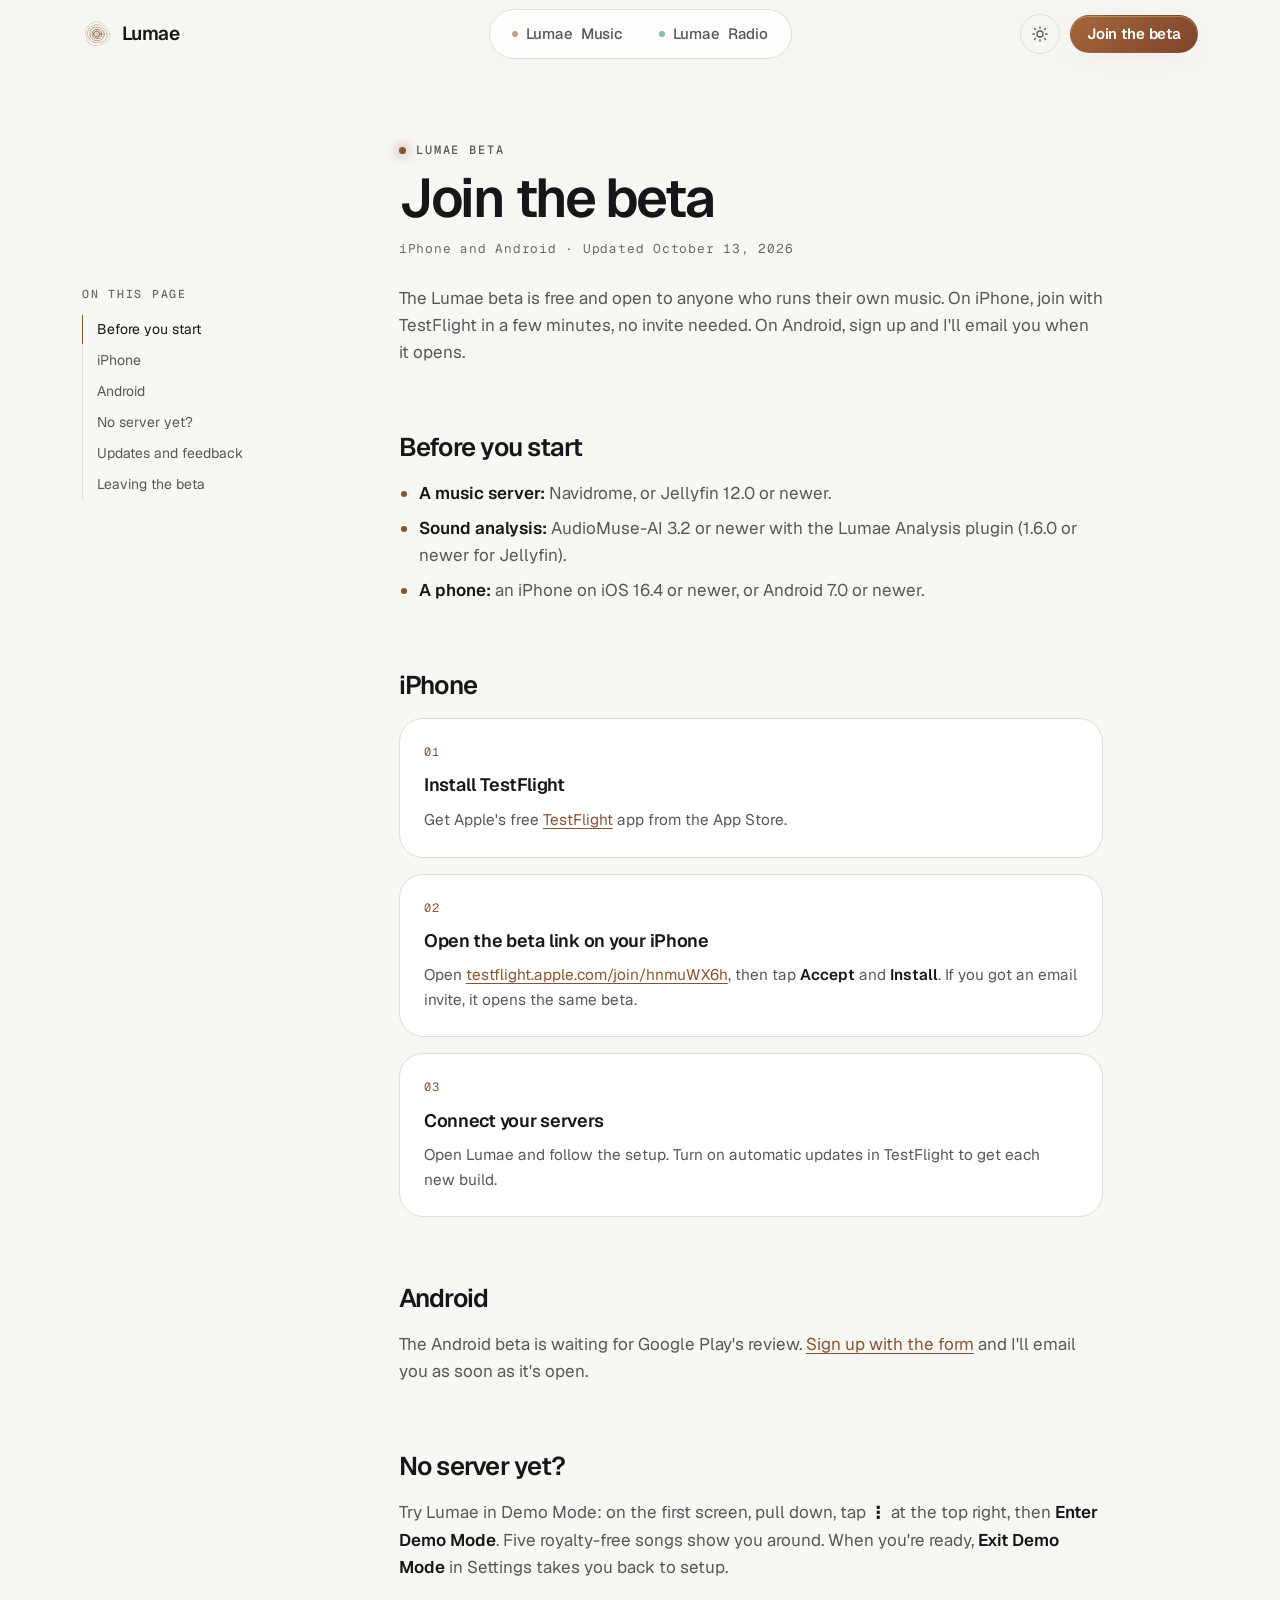
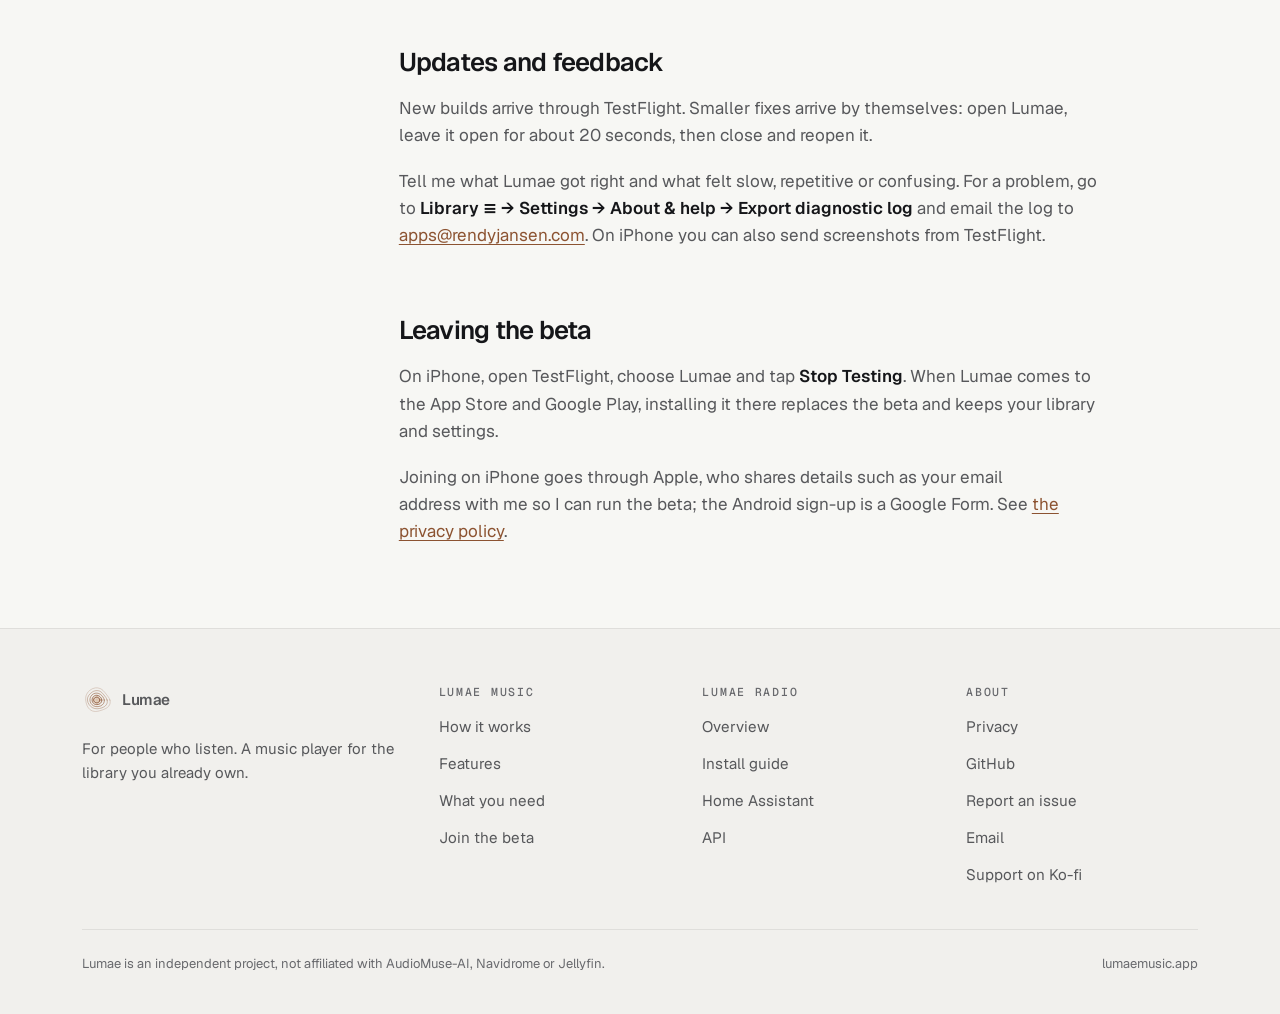
==== commit 38494a63: "Site and README: Support on Ko-fi - Footer About column links https://ko-fi.com/rendyhd on every pag" ====
--- a/docs/beta/index.html
+++ b/docs/beta/index.html
@@ -212,6 +212,7 @@
               <li><a href="https://github.com/rendyhd/lumae">GitHub</a></li>
               <li><a href="https://github.com/rendyhd/lumae/issues">Report an issue</a></li>
               <li><a href="mailto:apps@rendyjansen.com">Email</a></li>
+              <li><a href="https://ko-fi.com/rendyhd">Support on Ko-fi</a></li>
             </ul>
           </nav>
         </div>
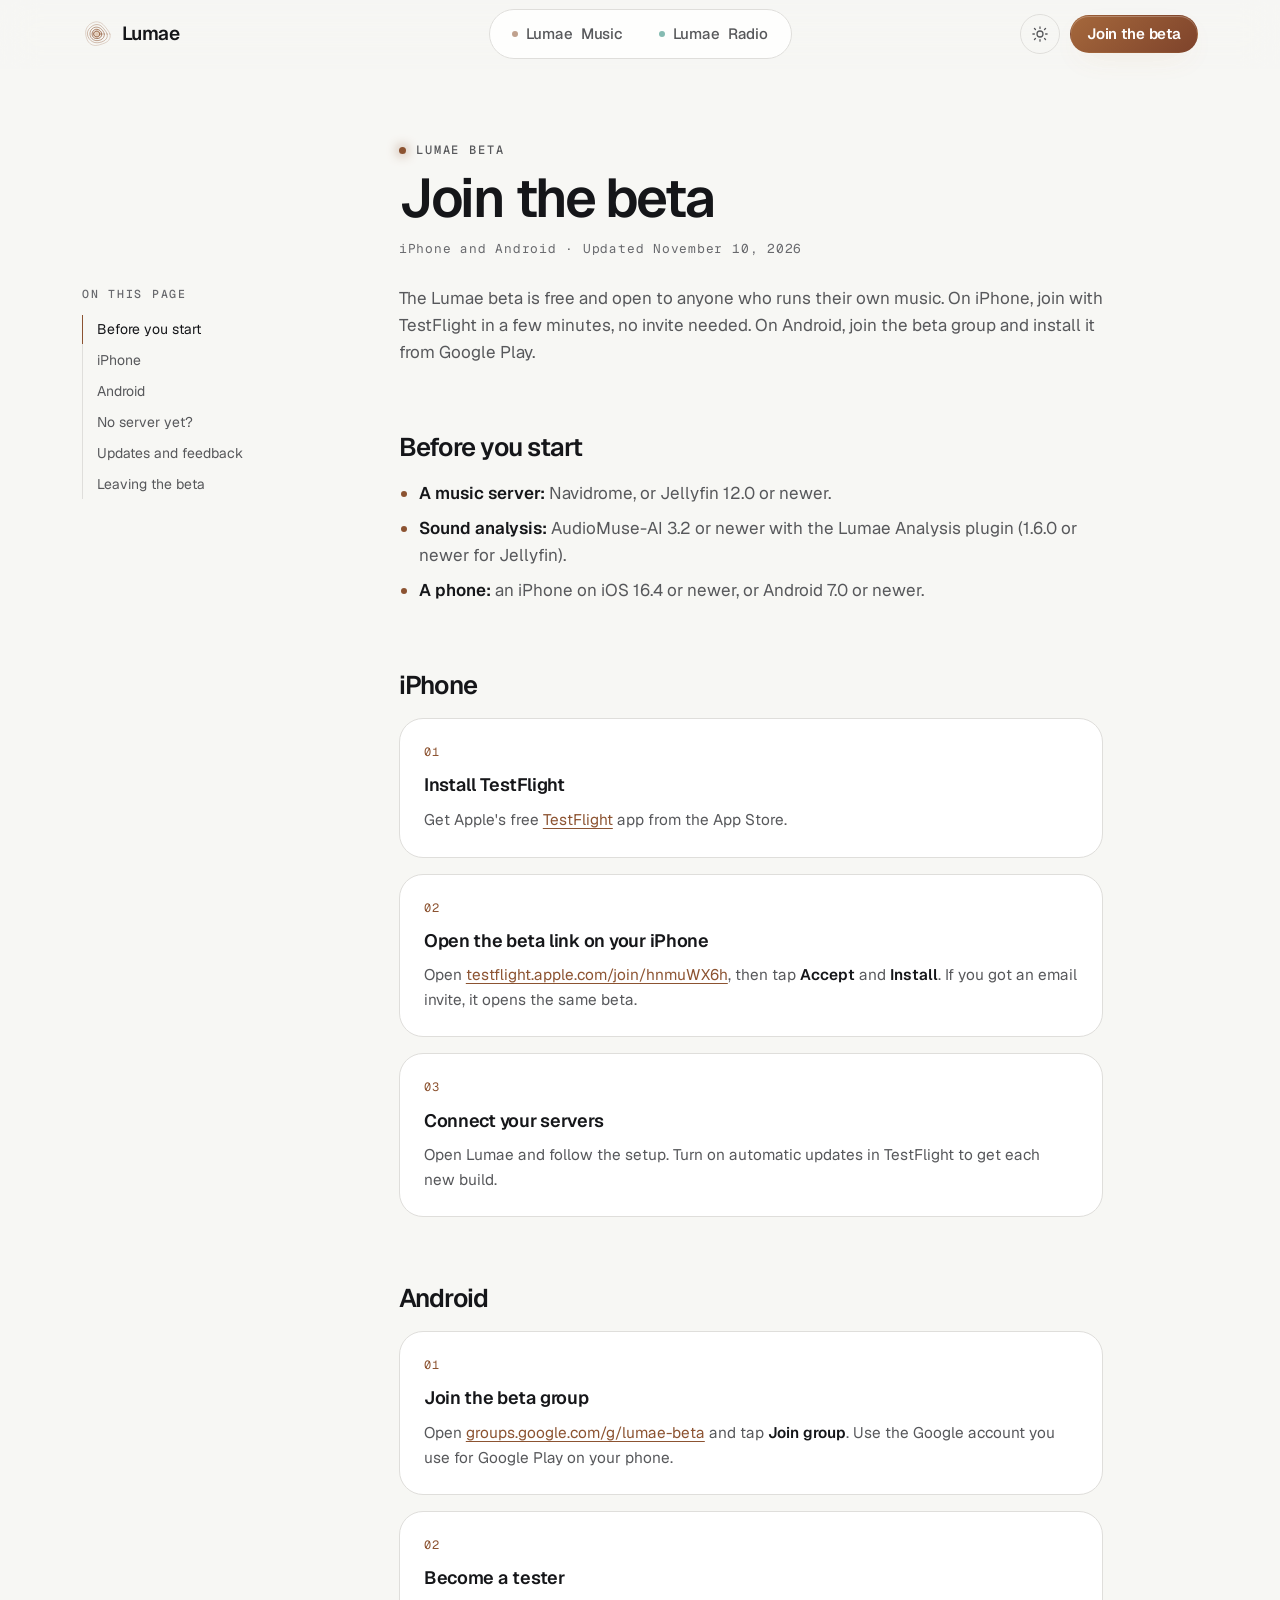
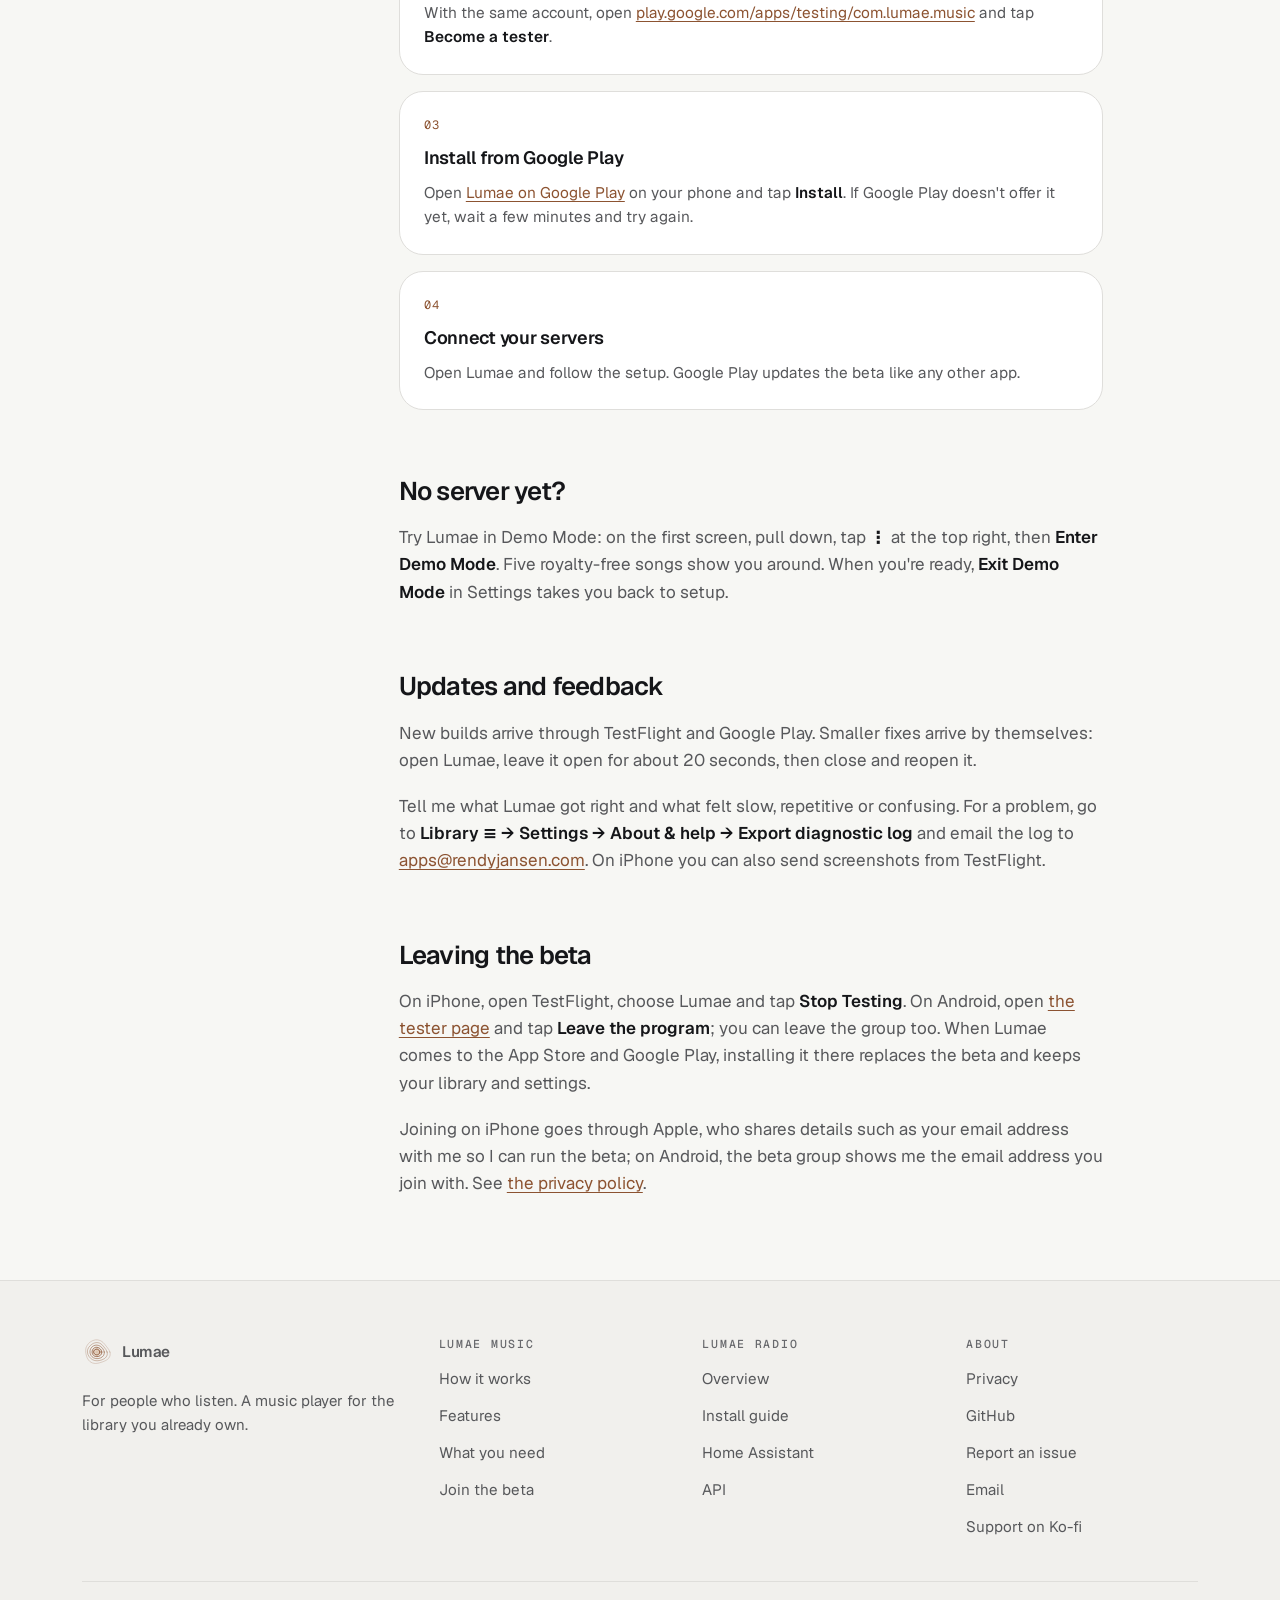
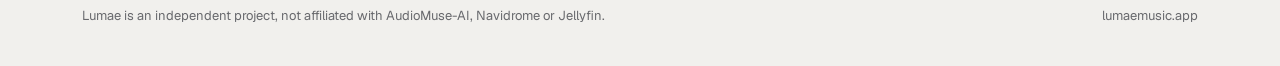
==== commit 24b0ec87: "Android beta: join the closed testing group on Google Play The beta page's Android section now walks" ====
--- a/docs/beta/index.html
+++ b/docs/beta/index.html
@@ -83,7 +83,7 @@
         <header class="wrap doc-head">
           <p class="kicker">Lumae beta</p>
           <h1>Join the beta</h1>
-          <p class="doc-meta">iPhone and Android · Updated October 13, 2026</p>
+          <p class="doc-meta">iPhone and Android · Updated November 10, 2026</p>
         </header>
         <div class="wrap doc">
           <nav class="doc-toc" data-toc aria-label="On this page">
@@ -102,7 +102,7 @@
           <article class="prose">
             <p>
               The Lumae beta is free and open to anyone who runs their own music. On iPhone, join with TestFlight in a few
-              minutes, no invite needed. On Android, sign up and I'll email you when it opens.
+              minutes, no invite needed. On Android, join the beta group and install it from Google Play.
             </p>
 
             <h2 id="before-you-start">Before you start</h2>
@@ -136,10 +136,35 @@
             </ol>
 
             <h2 id="android">Android</h2>
-            <p>
-              The Android beta is waiting for Google Play's review. <a href="https://forms.gle/4MYsAvnMfVqAtvjC6" rel="noopener">Sign up with the form</a> and
-              I'll email you as soon as it's open.
-            </p>
+            <ol class="install-steps" role="list">
+              <li>
+                <h3>Join the beta group</h3>
+                <p>
+                  Open <a href="https://groups.google.com/g/lumae-beta" rel="noopener">groups.google.com/g/lumae-beta</a>
+                  and tap <strong>Join group</strong>. Use the Google account you use for Google Play on your phone.
+                </p>
+              </li>
+              <li>
+                <h3>Become a tester</h3>
+                <p>
+                  With the same account, open
+                  <a href="https://play.google.com/apps/testing/com.lumae.music" rel="noopener">play.google.com/apps/testing/com.lumae.music</a>
+                  and tap <strong>Become a tester</strong>.
+                </p>
+              </li>
+              <li>
+                <h3>Install from Google Play</h3>
+                <p>
+                  Open <a href="https://play.google.com/store/apps/details?id=com.lumae.music" rel="noopener">Lumae on Google Play</a>
+                  on your phone and tap <strong>Install</strong>. If Google Play doesn't offer it yet, wait a few minutes and
+                  try again.
+                </p>
+              </li>
+              <li>
+                <h3>Connect your servers</h3>
+                <p>Open Lumae and follow the setup. Google Play updates the beta like any other app.</p>
+              </li>
+            </ol>
 
             <h2 id="demo-mode">No server yet?</h2>
             <p>
@@ -150,7 +175,7 @@
 
             <h2 id="updates">Updates and feedback</h2>
             <p>
-              New builds arrive through TestFlight. Smaller fixes arrive by themselves: open Lumae, leave it open
+              New builds arrive through TestFlight and Google Play. Smaller fixes arrive by themselves: open Lumae, leave it open
               for about 20 seconds, then close and reopen it.
             </p>
             <p>
@@ -162,12 +187,14 @@
 
             <h2 id="leaving">Leaving the beta</h2>
             <p>
-              On iPhone, open TestFlight, choose Lumae and tap <strong>Stop Testing</strong>. When Lumae comes to the App Store and Google
+              On iPhone, open TestFlight, choose Lumae and tap <strong>Stop Testing</strong>. On Android, open
+              <a href="https://play.google.com/apps/testing/com.lumae.music" rel="noopener">the tester page</a> and tap
+              <strong>Leave the program</strong>; you can leave the group too. When Lumae comes to the App Store and Google
               Play, installing it there replaces the beta and keeps your library and settings.
             </p>
             <p>
               Joining on iPhone goes through Apple, who shares details such as your email address with me so I can run the beta;
-              the Android sign-up is a Google Form. See
+              on Android, the beta group shows me the email address you join with. See
               <a href="../privacy/#this-website">the privacy policy</a>.
             </p>
           </article>
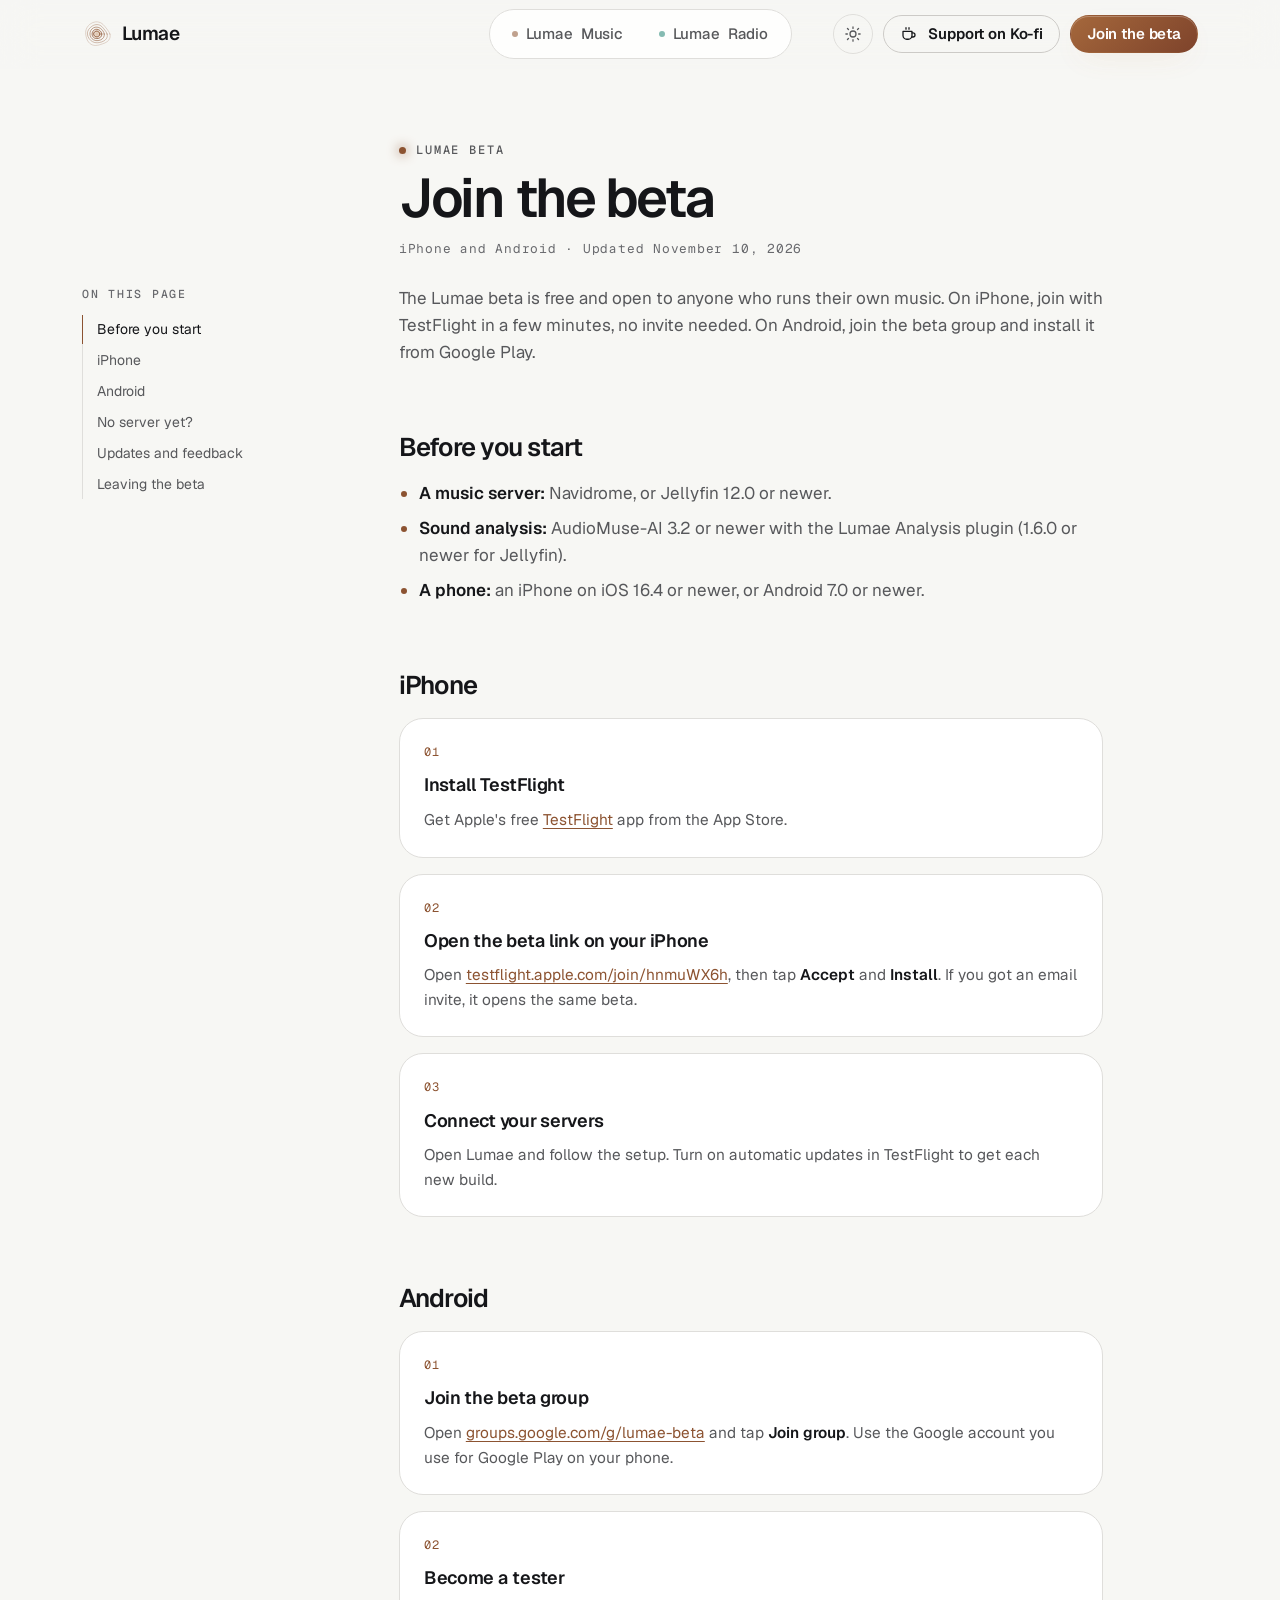
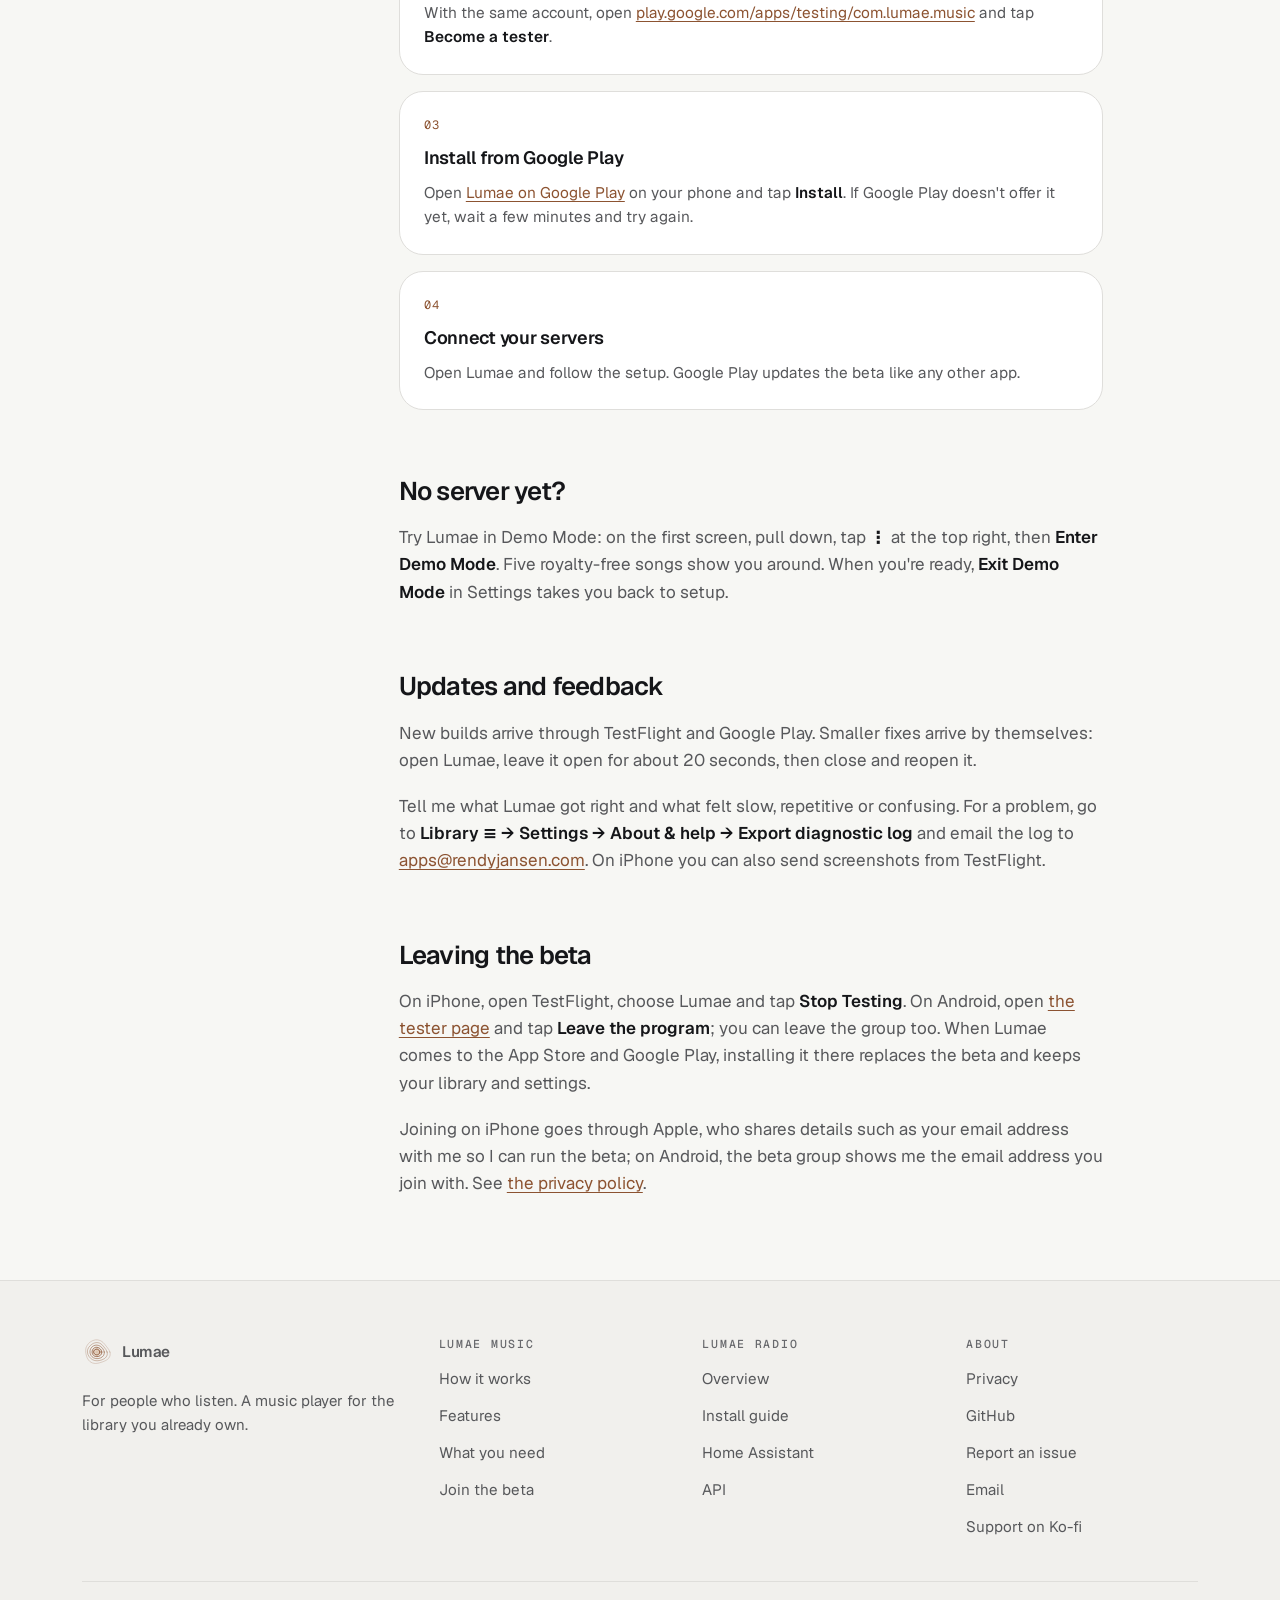
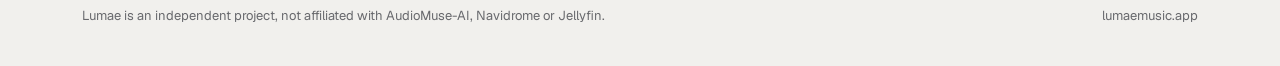
==== commit 56bd4ed3: "Home page: the three pillars first, How it works near the end After the hero, the page now opens wit" ====
--- a/docs/beta/index.html
+++ b/docs/beta/index.html
@@ -72,6 +72,10 @@
             <svg class="icon-moon" aria-hidden="true"><use href="#i-moon" /></svg>
             <svg class="icon-sun" aria-hidden="true"><use href="#i-sun" /></svg>
           </button>
+          <a class="btn btn--ghost btn--small btn--kofi" href="https://ko-fi.com/rendyhd" aria-label="Support Lumae on Ko-fi">
+            <svg viewBox="0 0 24 24" aria-hidden="true"><path d="M4 8.5h12v5.5a5 5 0 0 1-5 5H9a5 5 0 0 1-5-5V8.5Z" /><path d="M16 10.5h1.25a2.75 2.75 0 0 1 0 5.5H16M8 3.5v2M12 3.5v2" /></svg>
+            <span class="kofi-label">Support on Ko-fi</span>
+          </a>
           <a class="btn btn--primary btn--small" href="../beta/">Join the beta</a>
         </div>
       </div>
--- a/docs/assets/css/site.css
+++ b/docs/assets/css/site.css
@@ -3167,3 +3167,104 @@
 .section--cta {
   padding-block: clamp(32px, 4vw, 52px);
 }
+
+/* ---------- Pillars: Rediscover, Vibe, Library ---------- */
+@media (min-width: 901px) {
+  .pillars--three {
+    grid-template-columns: repeat(3, minmax(0, 1fr));
+  }
+}
+@media (max-width: 900px) and (min-width: 701px) {
+  .pillars--three {
+    grid-template-columns: 1fr;
+  }
+}
+.pillar--link {
+  color: inherit;
+  text-decoration: none;
+  transition:
+    border-color 0.2s,
+    transform 0.2s;
+}
+.pillar--link:hover {
+  border-color: color-mix(in srgb, var(--p) 45%, var(--border));
+}
+.pillar--link:focus-visible {
+  outline: 2px solid var(--p);
+  outline-offset: 3px;
+}
+.pillar-more {
+  display: inline-flex;
+  align-items: center;
+  gap: 10px;
+  margin-top: 4px;
+  font-family: var(--font-mono);
+  font-size: 0.75rem;
+  letter-spacing: 0.12em;
+  text-transform: uppercase;
+  color: var(--p);
+}
+.pillar-more svg {
+  width: 26px;
+  height: 10px;
+  fill: none;
+  stroke: currentColor;
+  stroke-width: 1.4;
+  stroke-linecap: round;
+  stroke-linejoin: round;
+  transition: transform 0.2s;
+}
+.pillar--link:hover .pillar-more svg {
+  transform: translateX(4px);
+}
+.pillars-thread {
+  margin-top: clamp(22px, 3vw, 32px);
+  max-width: 46rem;
+  color: var(--text-2);
+}
+
+/* ---------- How it works, its own section near the end ---------- */
+.how-section .need {
+  margin-top: clamp(32px, 4.5vw, 52px);
+}
+
+/* ---------- Ko-fi in the header ---------- */
+.btn--kofi svg {
+  fill: none;
+  stroke: currentColor;
+  stroke-width: 1.7;
+  stroke-linecap: round;
+  stroke-linejoin: round;
+}
+@media (max-width: 1100px) {
+  .btn--kofi .kofi-label {
+    display: none;
+  }
+  .btn--kofi {
+    width: 40px;
+    min-height: 40px;
+    padding: 0;
+    border-radius: 50%;
+  }
+}
+@media (max-width: 760px) {
+  .header-actions .btn--kofi {
+    display: inline-flex;
+  }
+}
+.pillar--link {
+  display: flex;
+  flex-direction: column;
+}
+.pillar--link p {
+  flex: 1;
+}
+.pillar--link .pillar-more {
+  align-self: flex-start;
+}
+@media (max-width: 480px) {
+  /* Room for Ko-fi: the mark stands for the name on narrow phones. */
+  .brand span {
+    display: none;
+  }
+}
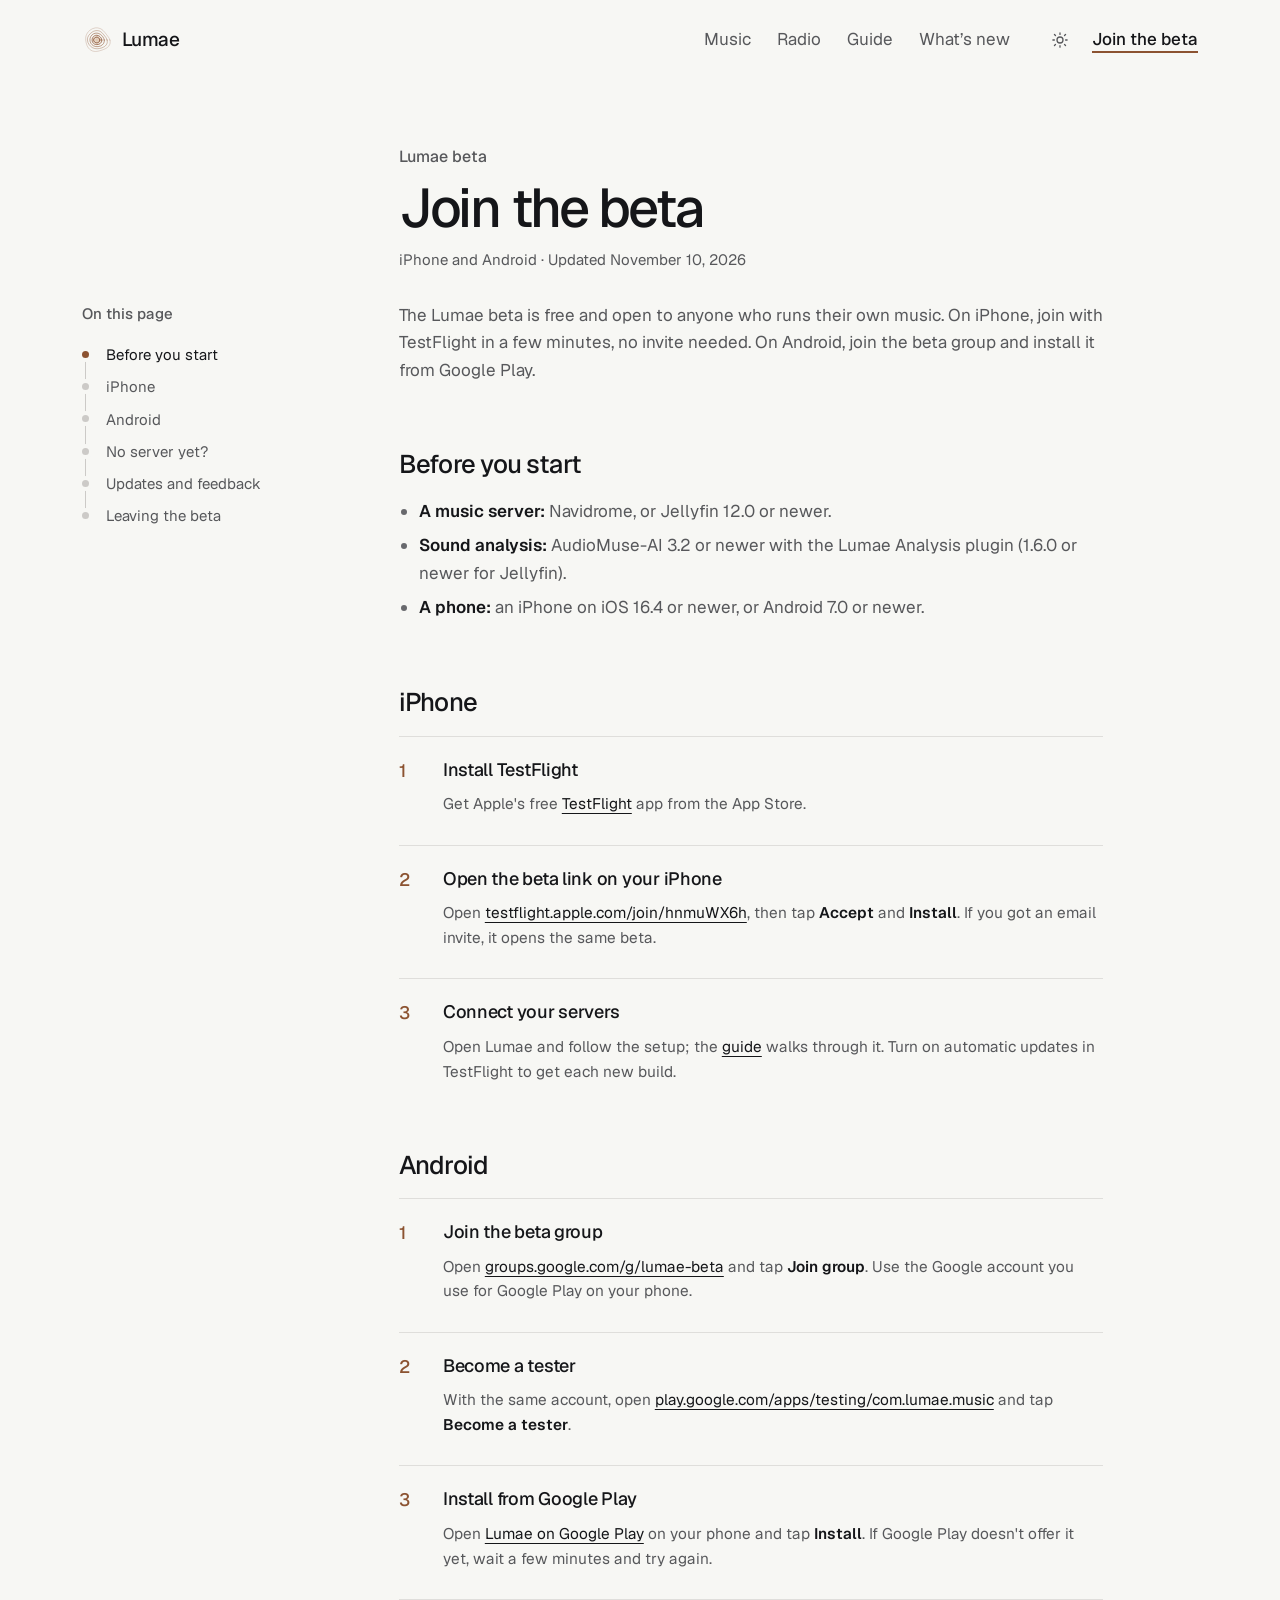
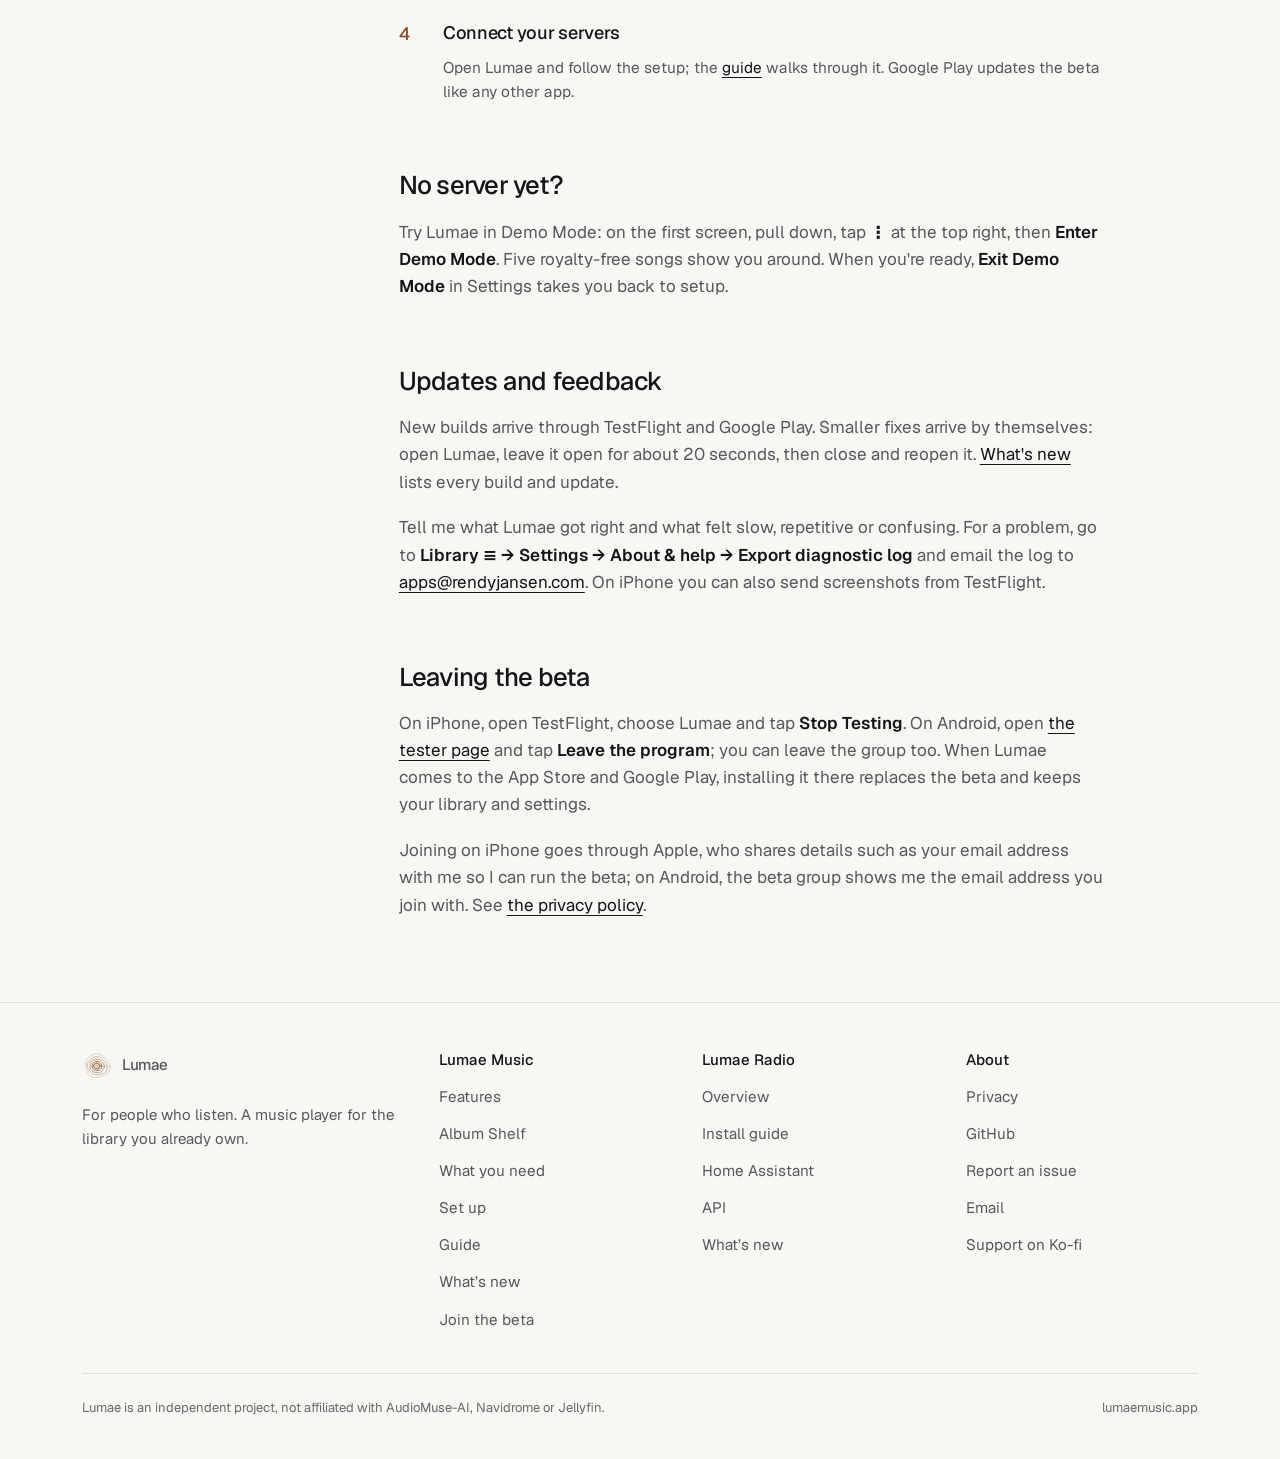
==== commit 563f1468: "The site follows one path, with the guide and What's new - Home and Lumae Radio rebuilt around one l" ====
--- a/docs/beta/index.html
+++ b/docs/beta/index.html
@@ -56,27 +56,25 @@
     <a class="skip-link" href="#main">Skip to content</a>
 
     <!-- site-header:start -->
-    <header class="site-header">
-      <div class="wrap header-row">
+    <header class="p-header">
+      <div class="wrap">
         <a class="brand" href="../">
           <img class="only-dark" src="../assets/img/brand/mark.svg" alt="" width="30" height="30" />
-            <img class="only-light" src="../assets/img/brand/mark-light.svg" alt="" width="30" height="30" />
+          <img class="only-light" src="../assets/img/brand/mark-light.svg" alt="" width="30" height="30" />
           <span>Lumae</span>
         </a>
-        <nav class="product-tabs" aria-label="Lumae products">
-          <a href="../" data-product="music"><span class="tab-long">Lumae </span>Music</a>
-          <a href="../radio/" data-product="radio"><span class="tab-long">Lumae </span>Radio</a>
+        <nav class="p-nav" aria-label="Lumae">
+          <a href="../" data-nav="music">Music</a>
+          <a href="../radio/" data-nav="radio">Radio</a>
+          <a href="../guide/" data-nav="guide">Guide</a>
+          <a href="../changelog/" data-nav="changelog">What’s new</a>
         </nav>
-        <div class="header-actions">
+        <div class="p-header-actions">
           <button class="icon-btn theme-toggle" type="button" aria-label="Switch theme">
             <svg class="icon-moon" aria-hidden="true"><use href="#i-moon" /></svg>
             <svg class="icon-sun" aria-hidden="true"><use href="#i-sun" /></svg>
           </button>
-          <a class="btn btn--ghost btn--small btn--kofi" href="https://ko-fi.com/rendyhd" aria-label="Support Lumae on Ko-fi">
-            <svg viewBox="0 0 24 24" aria-hidden="true"><path d="M4 8.5h12v5.5a5 5 0 0 1-5 5H9a5 5 0 0 1-5-5V8.5Z" /><path d="M16 10.5h1.25a2.75 2.75 0 0 1 0 5.5H16M8 3.5v2M12 3.5v2" /></svg>
-            <span class="kofi-label">Support on Ko-fi</span>
-          </a>
-          <a class="btn btn--primary btn--small" href="../beta/">Join the beta</a>
+          <a class="p-cta" href="../beta/">Join the beta</a>
         </div>
       </div>
     </header>
@@ -135,7 +133,7 @@
               </li>
               <li>
                 <h3>Connect your servers</h3>
-                <p>Open Lumae and follow the setup. Turn on automatic updates in TestFlight to get each new build.</p>
+                <p>Open Lumae and follow the setup; the <a href="../guide/#set-up">guide</a> walks through it. Turn on automatic updates in TestFlight to get each new build.</p>
               </li>
             </ol>
 
@@ -166,7 +164,7 @@
               </li>
               <li>
                 <h3>Connect your servers</h3>
-                <p>Open Lumae and follow the setup. Google Play updates the beta like any other app.</p>
+                <p>Open Lumae and follow the setup; the <a href="../guide/#set-up">guide</a> walks through it. Google Play updates the beta like any other app.</p>
               </li>
             </ol>
 
@@ -180,7 +178,8 @@
             <h2 id="updates">Updates and feedback</h2>
             <p>
               New builds arrive through TestFlight and Google Play. Smaller fixes arrive by themselves: open Lumae, leave it open
-              for about 20 seconds, then close and reopen it.
+              for about 20 seconds, then close and reopen it. <a href="../changelog/">What's new</a> lists every build and
+              update.
             </p>
             <p>
               Tell me what Lumae got right and what felt slow, repetitive or confusing. For a problem, go to
@@ -213,7 +212,7 @@
           <div>
             <a class="brand" href="../">
               <img class="only-dark" src="../assets/img/brand/mark.svg" alt="" width="30" height="30" />
-            <img class="only-light" src="../assets/img/brand/mark-light.svg" alt="" width="30" height="30" />
+              <img class="only-light" src="../assets/img/brand/mark-light.svg" alt="" width="30" height="30" />
               <span>Lumae</span>
             </a>
             <p class="footer-tag">For people who listen. A music player for the library you already own.</p>
@@ -221,9 +220,12 @@
           <nav aria-labelledby="footer-music">
             <h2 id="footer-music">Lumae Music</h2>
             <ul role="list">
-              <li><a href="../#how">How it works</a></li>
-              <li><a href="../#discover">Features</a></li>
+              <li><a href="../#features">Features</a></li>
+              <li><a href="../#library">Album Shelf</a></li>
               <li><a href="../#need">What you need</a></li>
+              <li><a href="../#setup">Set up</a></li>
+              <li><a href="../guide/">Guide</a></li>
+              <li><a href="../changelog/">What’s new</a></li>
               <li><a href="../beta/">Join the beta</a></li>
             </ul>
           </nav>
@@ -234,6 +236,7 @@
               <li><a href="../radio/docs/#install">Install guide</a></li>
               <li><a href="../radio/docs/#home-assistant">Home Assistant</a></li>
               <li><a href="../radio/docs/#api">API</a></li>
+              <li><a href="../changelog/#lumae-radio">What’s new</a></li>
             </ul>
           </nav>
           <nav aria-labelledby="footer-about">
--- a/docs/assets/css/site.css
+++ b/docs/assets/css/site.css
@@ -161,7 +161,7 @@
   -webkit-text-size-adjust: 100%;
   text-size-adjust: 100%;
   scroll-behavior: smooth;
-  scroll-padding-top: 96px;
+  scroll-padding-top: 24px;
 }
 
 body {
@@ -196,7 +196,7 @@
 h3,
 h4 {
   margin: 0;
-  font-weight: 600;
+  font-weight: 500;
   line-height: 1.2;
   text-wrap: balance;
 }
@@ -255,86 +255,27 @@
   padding-block: var(--section-pad);
 }
 
-.section--alt {
-  background: var(--bg-raised);
-}
-
 /* ---------- Type ---------- */
 
 .kicker {
-  display: inline-flex;
-  align-items: center;
-  gap: 10px;
-  font-family: var(--font-mono);
-  font-weight: 500;
-  font-size: 0.75rem;
-  letter-spacing: 0.16em;
-  text-transform: uppercase;
-  color: var(--text-2);
-}
-.kicker::before {
-  content: '';
-  width: 7px;
-  height: 7px;
-  border-radius: 50%;
-  background: var(--dot, var(--accent));
-  box-shadow: 0 0 12px var(--dot, var(--accent));
-  flex: none;
-}
-.kicker--teal {
-  --dot: var(--teal);
-}
-.kicker--sky {
-  --dot: var(--sky);
-}
-.kicker--lavender {
-  --dot: var(--lavender);
-}
-.kicker--rose {
-  --dot: var(--rose);
-}
-.kicker--gold {
-  --dot: var(--gold);
-}
-
-.display {
-  font-size: clamp(2.7rem, 1.4rem + 4.9vw, 5.6rem);
-  line-height: 0.98;
-  letter-spacing: -0.045em;
+  font-weight: 500;
+  font-size: 1rem;
+  color: var(--text-2);
 }
 .h2 {
   font-size: clamp(1.8rem, 1.15rem + 2vw, 2.7rem);
   line-height: 1.02;
   letter-spacing: -0.038em;
 }
-.h3 {
-  font-size: 1.25rem;
-  line-height: 1.3;
-  letter-spacing: -0.012em;
-}
-.dot {
-  color: var(--accent);
-}
-.flourish {
-  font-style: italic;
-  font-weight: 400;
-  color: var(--accent);
-  letter-spacing: -0.05em;
-}
 .lead {
   font-size: clamp(1.05rem, 0.98rem + 0.3vw, 1.18rem);
   line-height: 1.55;
   color: var(--text-2);
   max-width: 38em;
 }
-.muted {
-  color: var(--text-2);
-}
-.section-head {
-  display: grid;
-  gap: 14px;
-  max-width: 46rem;
-  margin-bottom: clamp(28px, 3.5vw, 44px);
+.lead strong {
+  color: var(--text);
+  font-weight: 600;
 }
 /* ---------- Buttons ---------- */
 
@@ -346,34 +287,20 @@
   min-height: 48px;
   padding: 12px 24px;
   border-radius: var(--radius-pill);
-  font: 600 1rem/1.2 var(--font-sans);
-  letter-spacing: -0.01em;
+  font: 500 1rem/1.2 var(--font-sans);
   text-decoration: none;
   border: 1px solid transparent;
   cursor: pointer;
   transition:
-    transform 0.25s var(--ease),
-    box-shadow 0.25s var(--ease),
-    background-color 0.25s var(--ease),
-    border-color 0.25s var(--ease);
-}
-.btn:hover {
-  transform: translateY(-1px);
-}
-.btn:active {
-  transform: translateY(0);
+    background-color 0.2s var(--ease),
+    border-color 0.2s var(--ease);
 }
 .btn--primary {
-  background: linear-gradient(140deg, var(--accent-start), var(--accent-end));
+  background: var(--accent);
   color: var(--on-accent);
-  box-shadow:
-    0 10px 30px -12px var(--glow-bronze),
-    inset 0 1px 0 rgba(255, 255, 255, 0.25);
 }
 .btn--primary:hover {
-  box-shadow:
-    0 16px 40px -14px var(--accent),
-    inset 0 1px 0 rgba(255, 255, 255, 0.3);
+  background: var(--accent-start);
 }
 .btn--ghost {
   background: transparent;
@@ -381,8 +308,7 @@
   border-color: var(--border-strong);
 }
 .btn--ghost:hover {
-  border-color: var(--text-3);
-  background: color-mix(in srgb, var(--surface) 70%, transparent);
+  border-color: var(--text);
 }
 .btn--small {
   min-height: 38px;
@@ -394,113 +320,19 @@
   height: 18px;
 }
 
-.text-link {
-  color: var(--accent);
-  text-decoration: none;
-  font-weight: 500;
-  border-bottom: 1px solid color-mix(in srgb, var(--accent) 35%, transparent);
-  transition: border-color 0.2s;
-}
-.text-link:hover {
-  border-bottom-color: var(--accent);
-}
-
-/* ---------- Header and product tabs ---------- */
-
-.site-header {
-  position: sticky;
-  top: 0;
-  z-index: 50;
-  background: var(--header-bg);
-  backdrop-filter: saturate(160%) blur(18px);
-  -webkit-backdrop-filter: saturate(160%) blur(18px);
-  border-bottom: 1px solid transparent;
-  transition: border-color 0.3s;
-}
-.site-header.is-scrolled {
-  border-bottom-color: var(--border);
-}
-.header-row {
-  display: grid;
-  grid-template-columns: 1fr auto 1fr;
-  align-items: center;
-  gap: 16px;
-  height: 68px;
-}
+/* ---------- Brand and theme button ---------- */
 .brand {
   display: inline-flex;
   align-items: center;
   gap: 10px;
   text-decoration: none;
-  font-weight: 600;
+  font-weight: 500;
   font-size: 1.1875rem;
   letter-spacing: -0.03em;
-  justify-self: start;
 }
 .brand svg {
   width: 30px;
   height: 30px;
-}
-.header-actions {
-  justify-self: end;
-  display: flex;
-  align-items: center;
-  gap: 10px;
-}
-
-.product-tabs {
-  position: relative;
-  display: inline-grid;
-  grid-auto-flow: column;
-  grid-auto-columns: 1fr;
-  padding: 4px;
-  border-radius: var(--radius-pill);
-  background: color-mix(in srgb, var(--surface) 85%, transparent);
-  border: 1px solid var(--border);
-  isolation: isolate;
-}
-.product-tabs a {
-  position: relative;
-  display: inline-flex;
-  align-items: center;
-  justify-content: center;
-  gap: 8px;
-  padding: 8px 18px;
-  min-height: 38px;
-  border-radius: var(--radius-pill);
-  font-weight: 500;
-  font-size: 0.9375rem;
-  letter-spacing: -0.01em;
-  color: var(--text-2);
-  text-decoration: none;
-  white-space: nowrap;
-  transition: color 0.25s;
-}
-.product-tabs a::before {
-  content: '';
-  width: 6px;
-  height: 6px;
-  border-radius: 50%;
-  background: var(--tab-dot, var(--accent));
-  opacity: 0.55;
-  transition: opacity 0.25s;
-}
-.product-tabs a[data-product='radio'] {
-  --tab-dot: var(--teal);
-}
-.product-tabs a:hover {
-  color: var(--text);
-}
-.product-tabs a[aria-current='page'] {
-  color: var(--text);
-  background: var(--surface-2);
-  box-shadow:
-    0 1px 0 rgba(255, 255, 255, 0.04) inset,
-    0 6px 16px -10px rgba(0, 0, 0, 0.6);
-}
-.product-tabs a[aria-current='page']::before {
-  opacity: 1;
-  box-shadow: 0 0 10px var(--tab-dot, var(--accent));
 }
 
 .icon-btn {
@@ -547,123 +379,16 @@
 
 /* The brand mark has a darker bronze version for the light theme. */
 .brand img,
-.callout-rings img,
 .lost-mark {
   flex: none;
 }
 
-@media (max-width: 760px) {
-  .header-row {
-    grid-template-columns: auto 1fr auto;
-    height: 60px;
-    gap: 10px;
-  }
-  .product-tabs {
-    justify-self: center;
-  }
-  .product-tabs a {
-    padding: 7px 14px;
-    min-height: 36px;
-  }
-  .tab-long {
-    display: none;
-  }
-  .header-actions .btn {
-    display: none;
-  }
-}
-@media (max-width: 360px) {
-  .brand span {
-    display: none;
-  }
-}
-
-/* ---------- Phones ---------- */
-
-.phone {
-  --w: 300px;
-  position: relative;
-  width: var(--w);
-  aspect-ratio: 390 / 844;
-  border-radius: calc(var(--w) * 0.125);
-  background: var(--bezel);
-  padding: calc(var(--w) * 0.022);
-  box-shadow:
-    0 0 0 1px rgba(255, 255, 255, 0.09),
-    var(--shadow-phone);
-  flex: none;
-}
-.phone::after {
-  /* faint top reflection on the bezel */
-  content: '';
-  position: absolute;
-  inset: 0;
-  border-radius: inherit;
-  pointer-events: none;
-  background: linear-gradient(160deg, rgba(255, 255, 255, 0.1), transparent 30%);
-  mix-blend-mode: screen;
-}
-.phone img {
-  width: 100%;
-  height: 100%;
-  object-fit: cover;
-  border-radius: calc(var(--w) * 0.105);
-  background: #0d0d0f;
-}
-.phone figcaption {
-  position: absolute;
-  left: 0;
-  right: 0;
-  top: calc(100% + 18px);
-  text-align: center;
-  font-size: 0.875rem;
-  color: var(--text-3);
-}
-
-.phone-row {
-  display: flex;
-  gap: clamp(20px, 3vw, 40px);
-  justify-content: center;
-  align-items: flex-start;
-  flex-wrap: wrap;
-}
-.phone-row--captions {
-  row-gap: 64px;
-  padding-bottom: 36px;
-}
-
-/* ---------- Hero ---------- */
-
-.hero {
-  position: relative;
-  overflow: hidden;
-  padding-top: clamp(40px, 7vw, 96px);
-  padding-bottom: clamp(56px, 8vw, 112px);
-}
-.hero-grid {
-  display: grid;
-  grid-template-columns: minmax(0, 1.05fr) minmax(0, 0.95fr);
-  gap: clamp(32px, 5vw, 72px);
-  align-items: center;
-}
-.hero-copy {
-  display: grid;
-  gap: 26px;
-  justify-items: start;
-  position: relative;
-  z-index: 2;
-}
+/* ---------- Button rows and chips ---------- */
 .hero-actions {
   display: flex;
   flex-wrap: wrap;
   gap: 12px;
   margin-top: 6px;
-}
-.hero-meta {
-  display: flex;
-  flex-wrap: wrap;
-  gap: 8px;
-  margin-top: 4px;
 }
 .chip {
   display: inline-flex;
@@ -677,460 +402,12 @@
   color: var(--text-2);
   white-space: nowrap;
 }
-.chip--status {
-  border-color: color-mix(in srgb, var(--teal) 45%, var(--border));
-  color: var(--text);
-}
-.chip--status::before {
-  content: '';
-  width: 7px;
-  height: 7px;
-  border-radius: 50%;
-  background: var(--teal);
-  box-shadow: 0 0 10px var(--teal);
-}
-.chip--soon {
-  border-color: color-mix(in srgb, var(--gold) 50%, var(--border));
-  color: var(--text);
-}
-.chip--soon::before {
-  content: '';
-  width: 7px;
-  height: 7px;
-  border-radius: 50%;
-  background: var(--gold);
-  box-shadow: 0 0 10px var(--gold);
-}
-
-.hero-visual {
-  position: relative;
-  min-height: 600px;
-  display: grid;
-  place-items: center;
-}
-.hero-rings {
-  position: absolute;
-  width: min(880px, 150%);
-  aspect-ratio: 1;
-  left: 50%;
-  top: 50%;
-  transform: translate(-50%, -50%);
-  z-index: 0;
-  pointer-events: none;
-  color: var(--ring-gold);
-  opacity: 0.55;
-  -webkit-mask-image: radial-gradient(circle at 50% 50%, #000 40%, transparent 72%);
-  mask-image: radial-gradient(circle at 50% 50%, #000 40%, transparent 72%);
-}
-.hero-rings svg {
-  width: 100%;
-  height: 100%;
-  overflow: visible;
-}
-.hero-rings path {
-  fill: none;
-  stroke: currentColor;
-  stroke-width: 1.1;
-  vector-effect: non-scaling-stroke;
-  transform-origin: 500px 500px;
-  animation: breathe 9s var(--ease) infinite alternate;
-  animation-delay: calc(var(--i, 0) * -0.6s);
-}
 @keyframes breathe {
   from {
     transform: scale(0.985);
   }
   to {
     transform: scale(1.015);
-  }
-}
-/* site.js pauses the rings while the hero is off screen */
-.hero.is-offscreen .hero-rings path {
-  animation-play-state: paused;
-}
-:root[data-theme='light'] .hero-rings {
-  opacity: 0.9;
-}
-@media (prefers-color-scheme: light) {
-  :root:not([data-theme='dark']) .hero-rings {
-    opacity: 0.9;
-  }
-}
-.hero-glow {
-  position: absolute;
-  width: 70%;
-  aspect-ratio: 1;
-  left: 50%;
-  top: 50%;
-  transform: translate(-50%, -50%);
-  border-radius: 50%;
-  background: radial-gradient(circle, var(--glow-bronze), transparent 65%);
-  filter: blur(10px);
-  z-index: 0;
-}
-.hero-glow--teal {
-  background: radial-gradient(circle, var(--glow-teal), transparent 65%);
-}
-
-.phone-stack {
-  position: relative;
-  z-index: 1;
-  width: 100%;
-  height: 600px;
-}
-.phone-stack .phone {
-  position: absolute;
-}
-.phone-stack .phone--front {
-  --w: 268px;
-  left: 50%;
-  top: 50%;
-  transform: translate(-82%, -46%);
-  z-index: 2;
-}
-.phone-stack .phone--back {
-  --w: 248px;
-  left: 50%;
-  top: 50%;
-  transform: translate(-6%, -56%);
-  z-index: 1;
-  filter: saturate(0.92);
-}
-
-@media (min-width: 1200px) {
-  .hero-visual {
-    min-height: 660px;
-  }
-  .phone-stack {
-    height: 660px;
-  }
-  .phone-stack .phone--front {
-    --w: 300px;
-  }
-  .phone-stack .phone--back {
-    --w: 272px;
-  }
-}
-@media (max-width: 940px) {
-  .hero-grid {
-    grid-template-columns: 1fr;
-  }
-  .hero-visual {
-    min-height: 520px;
-  }
-  .phone-stack {
-    height: 540px;
-  }
-  .phone-stack .phone--front {
-    --w: 232px;
-  }
-  .phone-stack .phone--back {
-    --w: 214px;
-  }
-}
-@media (max-width: 480px) {
-  .hero-visual {
-    min-height: 470px;
-  }
-  .phone-stack {
-    height: 480px;
-  }
-  .phone-stack .phone--front {
-    --w: 206px;
-    transform: translate(-78%, -46%);
-  }
-  .phone-stack .phone--back {
-    --w: 188px;
-    transform: translate(-10%, -56%);
-  }
-}
-@media (max-width: 360px) {
-  .phone-stack .phone--front {
-    --w: 178px;
-  }
-  .phone-stack .phone--back {
-    --w: 162px;
-  }
-}
-
-/* ---------- Generic layouts ---------- */
-
-.split {
-  display: grid;
-  grid-template-columns: minmax(0, 1fr) minmax(0, 1fr);
-  gap: clamp(36px, 6vw, 88px);
-  align-items: center;
-}
-.split--reverse > :first-child {
-  order: 2;
-}
-@media (max-width: 900px) {
-  .split {
-    grid-template-columns: 1fr;
-  }
-}
-/* Two phones side by side in a half-width column */
-@media (min-width: 901px) {
-  .split .phone-row {
-    flex-wrap: nowrap;
-  }
-  .split .phone-row .phone {
-    --w: clamp(150px, 19vw, 236px);
-  }
-  .split .phone-row .phone--lg {
-    --w: clamp(220px, 24vw, 300px);
-  }
-  /* Keep the shorter column in view next to a long one */
-  .split--top > .phone-row,
-  .split--top > .panel {
-    position: sticky;
-    top: 104px;
-  }
-}
-/* Landscape tablets: card grids get the full width under their pictures */
-@media (min-width: 901px) and (max-width: 1100px) {
-  .split--cards {
-    grid-template-columns: 1fr;
-  }
-  .split--cards > .phone-row {
-    position: static;
-  }
-}
-.stack {
-  display: grid;
-  gap: 18px;
-  align-content: start;
-}
-.stack--lg {
-  gap: 28px;
-}
-
-.cards {
-  display: grid;
-  gap: 16px;
-  grid-template-columns: repeat(auto-fit, minmax(min(100%, 260px), 1fr));
-}
-.cards--3 {
-  grid-template-columns: repeat(auto-fit, minmax(min(100%, 300px), 1fr));
-}
-.card {
-  position: relative;
-  padding: 26px 24px;
-  border-radius: var(--radius-lg);
-  background: var(--surface);
-  border: 1px solid var(--border);
-  display: grid;
-  gap: 10px;
-  align-content: start;
-  transition:
-    border-color 0.3s,
-    transform 0.4s var(--ease);
-}
-.card:hover {
-  border-color: var(--border-strong);
-}
-.card p {
-  color: var(--text-2);
-  font-size: 0.98rem;
-}
-.card .card-title {
-  font-size: 1.1875rem;
-  font-weight: 600;
-  letter-spacing: -0.02em;
-  line-height: 1.25;
-}
-.card .eg {
-  margin-top: 4px;
-  padding-top: 12px;
-  border-top: 1px dashed var(--border);
-  font-size: 0.875rem;
-  color: var(--text-3);
-}
-.card .eg strong {
-  color: var(--text-2);
-  font-weight: 500;
-}
-
-.glyph {
-  width: 44px;
-  height: 44px;
-  border-radius: 12px;
-  display: grid;
-  place-items: center;
-  background: var(--surface-2);
-  color: var(--g, var(--accent));
-  margin-bottom: 6px;
-}
-.glyph svg {
-  width: 22px;
-  height: 22px;
-}
-.g-teal {
-  --g: var(--teal);
-}
-.g-sky {
-  --g: var(--sky);
-}
-.g-lavender {
-  --g: var(--lavender);
-}
-.g-rose {
-  --g: var(--rose);
-}
-.g-gold {
-  --g: var(--gold);
-}
-.g-bronze {
-  --g: var(--accent);
-}
-
-.list-check {
-  list-style: none;
-  padding: 0;
-  margin: 0;
-  display: grid;
-  gap: 14px;
-}
-.list-check li {
-  position: relative;
-  padding-left: 30px;
-  color: var(--text-2);
-}
-.list-check li strong {
-  color: var(--text);
-  font-weight: 600;
-}
-.list-check li::before {
-  content: '';
-  position: absolute;
-  left: 2px;
-  top: 0.55em;
-  width: 14px;
-  height: 8px;
-  border-left: 2px solid var(--accent);
-  border-bottom: 2px solid var(--accent);
-  transform: rotate(-45deg);
-}
-
-.pillars {
-  display: grid;
-  grid-template-columns: repeat(4, minmax(0, 1fr));
-  gap: 16px;
-}
-@media (max-width: 1080px) {
-  .pillars {
-    grid-template-columns: repeat(2, minmax(0, 1fr));
-  }
-}
-@media (max-width: 600px) {
-  .pillars {
-    grid-template-columns: 1fr;
-  }
-}
-.pillar {
-  align-content: start;
-  padding: 30px 28px;
-  border-radius: var(--radius-lg);
-  border: 1px solid var(--border);
-  background:
-    radial-gradient(120% 90% at 0% 0%, color-mix(in srgb, var(--p) 14%, transparent), transparent 60%),
-    var(--surface);
-  display: grid;
-  gap: 12px;
-}
-.pillar .num {
-  font-family: var(--font-mono);
-  font-size: 0.75rem;
-  letter-spacing: 0.16em;
-  color: var(--p);
-}
-.pillar h3 {
-  font-size: 1.5rem;
-  letter-spacing: -0.03em;
-}
-.pillar p {
-  color: var(--text-2);
-}
-
-/* quote */
-.manifesto {
-  font-size: clamp(1.5rem, 1.05rem + 1.9vw, 2.6rem);
-  line-height: 1.22;
-  letter-spacing: -0.03em;
-  font-weight: 500;
-  max-width: 24em;
-}
-.manifesto em {
-  font-style: italic;
-  font-weight: 400;
-  color: var(--accent);
-}
-
-/* ---------- How it works ---------- */
-
-.flow {
-  display: grid;
-  grid-template-columns: 1fr auto 1fr auto 1fr;
-  align-items: stretch;
-  gap: 0;
-}
-.flow-node {
-  padding: 26px 24px;
-  border-radius: var(--radius-lg);
-  border: 1px solid var(--border);
-  background: var(--surface);
-  display: grid;
-  gap: 10px;
-  align-content: start;
-}
-.flow-node--you {
-  border-color: color-mix(in srgb, var(--accent) 45%, var(--border));
-  box-shadow: 0 20px 60px -30px var(--glow-bronze);
-}
-.flow-node h3 {
-  font-size: 1.125rem;
-}
-.flow-node p {
-  color: var(--text-2);
-  font-size: 0.96rem;
-}
-.flow-node .tag {
-  font-family: var(--font-mono);
-  font-size: 0.7rem;
-  letter-spacing: 0.14em;
-  text-transform: uppercase;
-  color: var(--text-3);
-}
-.flow-arrow {
-  display: grid;
-  place-items: center;
-  align-content: center;
-  gap: 6px;
-  width: 64px;
-  color: var(--text-3);
-  font-family: var(--font-mono);
-  font-size: 0.7rem;
-  text-align: center;
-  line-height: 1.3;
-}
-.flow-arrow svg {
-  width: 44px;
-  height: 14px;
-}
-@media (max-width: 900px) {
-  .flow {
-    grid-template-columns: 1fr;
-  }
-  .flow-arrow {
-    width: auto;
-    height: 52px;
-  }
-  .flow-arrow svg {
-    transform: rotate(90deg);
-    margin: 0;
-  }
-  .flow-arrow span {
-    display: none;
   }
 }
 
@@ -1180,101 +457,12 @@
     color 0.2s;
 }
 .segmented button[aria-pressed='true'],
-.segmented button[aria-selected='true'],
-.tabs-list button[aria-selected='true'] {
+.segmented button[aria-selected='true'] {
   background: var(--surface);
   color: var(--text);
   box-shadow:
     inset 0 0 0 1.5px var(--accent),
     0 1px 2px rgb(0 0 0 / 0.15);
-}
-.panel-foot {
-  display: flex;
-  flex-wrap: wrap;
-  justify-content: space-between;
-  gap: 10px 18px;
-  margin-top: 14px;
-  font-size: 0.875rem;
-  color: var(--text-2);
-}
-.meter {
-  display: grid;
-  gap: 6px;
-  min-width: 220px;
-  flex: 1;
-}
-.meter-row {
-  display: grid;
-  grid-template-columns: 72px 1fr 48px;
-  align-items: center;
-  gap: 10px;
-  font-size: 0.8125rem;
-}
-.meter-bar {
-  height: 6px;
-  border-radius: 6px;
-  background: var(--bg-raised);
-  overflow: hidden;
-}
-.meter-bar span {
-  display: block;
-  height: 100%;
-  width: var(--v, 0%);
-  border-radius: inherit;
-  background: var(--c, var(--accent));
-  transition: width 0.9s var(--ease);
-}
-.meter-row .val {
-  font-family: var(--font-mono);
-  font-size: 0.75rem;
-  color: var(--text-3);
-  text-align: right;
-}
-
-.map-svg {
-  width: 100%;
-  height: auto;
-  aspect-ratio: 600 / 380;
-  border-radius: var(--radius);
-  background:
-    radial-gradient(circle at 50% 50%, color-mix(in srgb, var(--text) 3%, transparent), transparent 70%),
-    var(--bg-raised);
-}
-.map-svg .grid line {
-  stroke: color-mix(in srgb, var(--text) 6%, transparent);
-  stroke-width: 1;
-}
-.map-svg .path {
-  fill: none;
-  stroke-width: 2.4;
-  stroke-linecap: round;
-  stroke-linejoin: round;
-}
-.map-svg .path--shuffle {
-  stroke: var(--text-3);
-  stroke-dasharray: none;
-}
-.map-svg .path--lumae {
-  stroke: var(--accent);
-}
-.map-svg .node {
-  transition: r 0.3s;
-}
-.map-svg .start {
-  fill: none;
-  stroke: var(--text);
-  stroke-width: 1.5;
-}
-.map-svg text {
-  font-family: var(--font-mono);
-  font-size: 15px;
-  letter-spacing: 0.08em;
-  fill: var(--text-2);
-  text-transform: uppercase;
-  paint-order: stroke;
-  stroke: var(--bg-raised);
-  stroke-width: 5px;
-  stroke-linejoin: round;
 }
 
 /* Mood Compass typing demo */
@@ -1478,155 +666,22 @@
   font-weight: 600;
 }
 
-/* Rotation rests */
-.rests {
-  display: grid;
-  gap: 12px;
-}
-.rest {
-  display: grid;
-  grid-template-columns: minmax(130px, 0.9fr) 2fr minmax(76px, auto);
-  align-items: center;
-  gap: 14px;
-}
-.rest-label {
-  font-size: 0.95rem;
-}
-.rest-track {
-  height: 10px;
-  border-radius: 10px;
-  background: var(--bg-raised);
-  border: 1px solid var(--border);
-  overflow: hidden;
-}
-.rest-track span {
-  display: block;
-  height: 100%;
-  width: var(--v);
-  border-radius: inherit;
-  background: linear-gradient(90deg, color-mix(in srgb, var(--teal) 50%, transparent), var(--teal));
-}
-.rest-val {
-  font-family: var(--font-mono);
-  font-size: 0.8125rem;
-  color: var(--text-2);
-  text-align: right;
-}
-@media (max-width: 560px) {
-  .rest {
-    grid-template-columns: 1fr auto;
-  }
-  .rest-track {
-    grid-column: 1 / -1;
-    grid-row: 2;
-  }
-}
-
-/* ---------- Tabs (radio stations) ---------- */
-
-.tabs-list {
-  display: inline-flex;
-  flex-wrap: wrap;
-  gap: 4px;
-  padding: 4px;
-  border-radius: var(--radius-pill);
-  background: var(--surface);
-  border: 1px solid var(--border);
-  margin-bottom: 34px;
-}
-.tabs-list button {
-  appearance: none;
-  border: 0;
-  background: transparent;
-  color: var(--text-2);
-  font: 500 0.9375rem/1 var(--font-sans);
-  padding: 11px 18px;
-  border-radius: var(--radius-pill);
-  cursor: pointer;
-  transition:
-    background-color 0.2s,
-    color 0.2s;
-}
-
-.tab-panel {
-  animation: fadeUp 0.5s var(--ease);
-}
-.tab-panel[hidden] {
-  display: none;
-}
-@keyframes fadeUp {
-  from {
-    opacity: 0;
-    transform: translateY(8px);
-  }
-  to {
-    opacity: 1;
-    transform: none;
-  }
-}
-
-/* ---------- Steps ---------- */
-
-.steps {
-  list-style: none;
-  padding: 0;
-  margin: 0;
-  display: grid;
-  gap: 16px;
-  grid-template-columns: repeat(auto-fit, minmax(min(100%, 240px), 1fr));
-  counter-reset: step;
-}
-.steps li {
-  counter-increment: step;
-  position: relative;
-  padding: 26px 24px 24px;
-  border-radius: var(--radius-lg);
-  border: 1px solid var(--border);
-  background: var(--surface);
-  display: grid;
-  gap: 8px;
-  align-content: start;
-}
-.steps li::before {
-  content: counter(step, decimal-leading-zero);
-  font-family: var(--font-mono);
-  font-size: 0.75rem;
-  letter-spacing: 0.14em;
-  color: var(--accent);
-}
-.steps h3 {
-  font-size: 1.125rem;
-}
-.steps p {
-  color: var(--text-2);
-  font-size: 0.96rem;
-}
-
 /* ---------- Requirements ---------- */
 
 .reqs {
   display: grid;
-  border-radius: var(--radius-lg);
-  border: 1px solid var(--border);
-  overflow: hidden;
+  border-bottom: 1px solid var(--border);
 }
 .req {
   display: grid;
   grid-template-columns: minmax(150px, 0.55fr) 1fr;
   gap: 18px;
-  padding: 20px 24px;
-  background: var(--surface);
-}
-.req + .req {
+  padding: 14px 0;
   border-top: 1px solid var(--border);
 }
 .req dt {
-  font-family: var(--font-mono);
-  font-size: 0.75rem;
-  letter-spacing: 0.14em;
-  text-transform: uppercase;
-  color: var(--text-3);
-  padding-top: 4px;
+  font-weight: 500;
+  color: var(--text);
 }
 .req dd {
   margin: 0;
@@ -1643,123 +698,11 @@
   }
 }
 
-/* ---------- FAQ ---------- */
-
-.faq {
-  display: grid;
-  gap: 10px;
-  max-width: 50rem;
-}
-.faq details {
-  border-radius: var(--radius);
-  border: 1px solid var(--border);
-  background: var(--surface);
-  transition: border-color 0.2s;
-}
-.faq details[open] {
-  border-color: var(--border-strong);
-}
-.faq summary {
-  list-style: none;
-  cursor: pointer;
-  padding: 18px 56px 18px 22px;
-  position: relative;
-  font-weight: 600;
-  letter-spacing: -0.01em;
-}
-.faq summary::-webkit-details-marker {
-  display: none;
-}
-.faq summary::after {
-  content: '';
-  position: absolute;
-  right: 24px;
-  top: 50%;
-  width: 9px;
-  height: 9px;
-  border-right: 1.6px solid var(--text-2);
-  border-bottom: 1.6px solid var(--text-2);
-  transform: translateY(-70%) rotate(45deg);
-  transition: transform 0.3s var(--ease);
-}
-.faq details[open] summary::after {
-  transform: translateY(-30%) rotate(-135deg);
-}
-.faq details > div {
-  padding: 0 22px 20px;
-  color: var(--text-2);
-  display: grid;
-  gap: 10px;
-}
-
-/* ---------- Callouts ---------- */
-
-.callout {
-  border-radius: var(--radius-lg);
-  padding: clamp(28px, 5vw, 56px);
-  border: 1px solid var(--border);
-  background:
-    radial-gradient(70% 120% at 100% 0%, var(--glow-bronze), transparent 60%),
-    radial-gradient(60% 100% at 0% 100%, var(--glow-teal), transparent 60%),
-    var(--surface);
-  display: grid;
-  gap: 22px;
-  justify-items: start;
-  position: relative;
-  overflow: hidden;
-}
-.callout .h2 {
-  max-width: 16em;
-}
-.notice {
-  border-radius: var(--radius);
-  border: 1px solid color-mix(in srgb, var(--gold) 45%, var(--border));
-  background: color-mix(in srgb, var(--gold) 7%, var(--surface));
-  padding: 18px 20px;
-  display: grid;
-  gap: 6px;
-  font-size: 0.96rem;
-  color: var(--text-2);
-}
-.notice strong {
-  color: var(--text);
-}
-
-.privacy-points {
-  justify-self: stretch;
-  display: grid;
-  gap: 14px;
-  grid-template-columns: repeat(auto-fit, minmax(min(100%, 260px), 1fr));
-}
-.privacy-points .card {
-  background: color-mix(in srgb, var(--surface) 85%, transparent);
-}
-
-/* On phones, the three-screen row scrolls sideways instead of shrinking. */
-@media (max-width: 700px) {
-  .phone-row--spaced {
-    justify-content: flex-start;
-    overflow-x: auto;
-    scroll-snap-type: x mandatory;
-    margin-inline: calc(var(--gutter) * -1);
-    padding: 8px var(--gutter) 52px;
-    scrollbar-width: none;
-  }
-  .phone-row--spaced::-webkit-scrollbar {
-    display: none;
-  }
-  .phone-row--spaced .phone {
-    --w: 60vw;
-    scroll-snap-align: center;
-  }
-}
-
 /* ---------- Footer ---------- */
 
 .site-footer {
   border-top: 1px solid var(--border);
-  padding-block: 56px 40px;
-  background: var(--bg-raised);
+  padding-block: 48px 40px;
 }
 .footer-grid {
   display: grid;
@@ -1767,12 +710,8 @@
   gap: 32px;
 }
 .footer-grid h2 {
-  font-family: var(--font-mono);
-  font-weight: 500;
-  font-size: 0.72rem;
-  letter-spacing: 0.15em;
-  text-transform: uppercase;
-  color: var(--text-3);
+  font-size: 0.9375rem;
+  font-weight: 500;
   margin-bottom: 14px;
 }
 .footer-grid ul {
@@ -1810,7 +749,7 @@
   }
 }
 
-/* ---------- Document page (privacy) ---------- */
+/* ---------- Document pages: guide, radio guide, beta, privacy, changelog ---------- */
 
 .doc,
 .doc-head {
@@ -1832,18 +771,14 @@
 }
 .doc-toc {
   position: sticky;
-  top: 100px;
-  font-size: 0.875rem;
+  top: 32px;
+  font-size: 0.9375rem;
 }
 .doc-toc summary {
   list-style: none;
-  font-family: var(--font-mono);
-  font-weight: 500;
-  font-size: 0.72rem;
-  letter-spacing: 0.15em;
-  text-transform: uppercase;
-  color: var(--text-3);
-  margin-bottom: 12px;
+  font-weight: 500;
+  color: var(--text-2);
+  margin-bottom: 14px;
 }
 .doc-toc summary::-webkit-details-marker {
   display: none;
@@ -1854,27 +789,70 @@
     pointer-events: none;
   }
 }
+/* The contents list is the path again: a line, a dot for each part, bronze where you are. */
 .doc-toc ol {
+  position: relative;
   list-style: none;
   margin: 0;
   padding: 0;
   display: grid;
   gap: 2px;
-  border-left: 1px solid var(--border);
+}
+.doc-toc ol::before {
+  content: '';
+  position: absolute;
+  left: 3px;
+  top: 14px;
+  bottom: 14px;
+  width: 1px;
+  background: var(--border-strong);
 }
 .doc-toc a {
+  position: relative;
   display: block;
-  padding: 5px 0 5px 14px;
-  margin-left: -1px;
-  border-left: 1px solid transparent;
+  padding: 5px 0 5px 24px;
   color: var(--text-2);
   text-decoration: none;
   line-height: 1.35;
 }
+.doc-toc a::before {
+  content: '';
+  position: absolute;
+  left: 0;
+  top: 0.72em;
+  width: 7px;
+  height: 7px;
+  border-radius: 50%;
+  background: var(--border-strong);
+  box-shadow: 0 0 0 4px var(--bg);
+}
 .doc-toc a:hover,
 .doc-toc a.is-active {
   color: var(--text);
-  border-left-color: var(--accent);
+}
+.doc-toc a:hover::before {
+  background: var(--text);
+}
+.doc-toc a.is-active::before {
+  background: var(--accent);
+}
+/* Contents with a second level (changelog, guide): no dots, set in. */
+.doc-toc ol ol {
+  gap: 0;
+  margin: 0 0 8px;
+  padding-bottom: 0;
+  columns: auto;
+}
+.doc-toc ol ol::before,
+.doc-toc ol ol a::before {
+  content: none;
+}
+.doc-toc ol ol a {
+  padding: 3px 0 3px 36px;
+  font-size: 0.875rem;
+}
+.doc-toc--nested li {
+  break-inside: avoid;
 }
 .prose {
   max-width: 44rem;
@@ -1894,6 +872,11 @@
   letter-spacing: -0.015em;
   margin: 2em 0 0.6em;
 }
+.prose h4 {
+  font-size: 1rem;
+  color: var(--text);
+  margin: 1.6em 0 0.6em;
+}
 .prose p,
 .prose ul,
 .prose .table-wrap {
@@ -1909,16 +892,19 @@
   margin-bottom: 0.45em;
 }
 .prose li::marker {
+  color: var(--text-3);
+}
+.prose strong {
+  color: var(--text);
+  font-weight: 600;
+}
+.prose a {
+  color: var(--text);
+  text-decoration-thickness: 1px;
+  text-underline-offset: 4px;
+}
+.prose a:hover {
   color: var(--accent);
-}
-.prose strong {
-  color: var(--text);
-  font-weight: 600;
-}
-.prose a {
-  color: var(--accent);
-  text-decoration-thickness: 1px;
-  text-underline-offset: 3px;
 }
 .prose code {
   font-family: var(--font-mono);
@@ -1942,22 +928,18 @@
   border-bottom: 1px solid var(--border);
 }
 .prose th {
-  font-family: var(--font-mono);
-  font-weight: 500;
-  font-size: 0.72rem;
-  letter-spacing: 0.14em;
-  text-transform: uppercase;
-  color: var(--text-3);
+  font-weight: 500;
+  font-size: 0.875rem;
+  color: var(--text-2);
+  border-bottom-color: var(--border-strong);
 }
 .prose td:first-child {
   color: var(--text);
   min-width: 11em;
 }
 .doc-meta {
-  font-family: var(--font-mono);
-  font-size: 0.8rem;
-  letter-spacing: 0.06em;
-  color: var(--text-3);
+  font-size: 0.9375rem;
+  color: var(--text-2);
   margin-bottom: 2em;
 }
 @media (max-width: 900px) {
@@ -1972,10 +954,7 @@
     position: static;
   }
   .doc-toc details {
-    border: 1px solid var(--border);
-    border-radius: var(--radius);
-    background: var(--surface);
-    padding: 0 18px;
+    border-block: 1px solid var(--border);
   }
   .doc-toc summary {
     cursor: pointer;
@@ -2002,6 +981,13 @@
     display: block;
     padding-bottom: 14px;
   }
+  /* In two columns the line would run down the first one only. */
+  .doc-toc ol::before {
+    content: none;
+  }
+  .doc-toc li {
+    break-inside: avoid;
+  }
 }
 
 /* ---------- Page pieces ---------- */
@@ -2015,18 +1001,13 @@
   height: 0;
   overflow: hidden;
 }
-.glyph svg,
-.icon-btn svg,
-.flow-arrow svg {
+.icon-btn svg {
   fill: none;
   stroke: currentColor;
   stroke-width: 1.7;
   stroke-linecap: round;
   stroke-linejoin: round;
 }
-.flow-arrow svg {
-  stroke-width: 1.4;
-}
 
 /* Theme-matched screenshots: the light image shows only in the light theme. */
 .only-light {
@@ -2047,61 +1028,7 @@
   display: none !important;
 }
 
-.hero-meta {
-  list-style: none;
-  padding: 0;
-  margin: 0;
-}
-.hero-note {
-  font-size: 0.8125rem;
-  color: var(--text-3);
-}
-.hero-needs {
-  display: grid;
-  gap: 12px;
-  justify-items: start;
-  max-width: 34rem;
-}
-.hero-needs p {
-  font-size: 0.9375rem;
-  line-height: 1.55;
-  color: var(--text-2);
-}
-.hero-needs a:not(.text-link) {
-  color: var(--text);
-  text-decoration-thickness: 1px;
-  text-decoration-color: color-mix(in srgb, var(--text) 35%, transparent);
-  text-underline-offset: 3px;
-}
-
-/* "What you need", under How it works */
-.need {
-  margin-top: clamp(48px, 7vw, 80px);
-  display: grid;
-  grid-template-columns: minmax(0, 0.8fr) minmax(0, 1.2fr);
-  gap: clamp(24px, 4vw, 56px);
-  align-items: start;
-}
-.need-head {
-  display: grid;
-  gap: 12px;
-}
-@media (max-width: 900px) {
-  .need {
-    grid-template-columns: 1fr;
-  }
-}
-
 /* Lumae Radio: the device, drawn */
-.device-figure {
-  margin: 0 0 clamp(28px, 4vw, 44px);
-  padding: clamp(16px, 3vw, 28px);
-  border-radius: var(--radius-lg);
-  border: 1px solid var(--border);
-  background:
-    radial-gradient(60% 90% at 20% 60%, var(--glow-teal), transparent 70%),
-    var(--surface);
-}
 .device-svg {
   width: 100%;
   height: auto;
@@ -2148,7 +1075,6 @@
 }
 .device-svg .led {
   fill: var(--teal);
-  filter: drop-shadow(0 0 4px var(--teal));
 }
 .device-svg .signal,
 .device-svg .wave {
@@ -2176,10 +1102,8 @@
   }
 }
 .device-svg text {
-  font-family: var(--font-mono);
-  font-size: 13px;
-  letter-spacing: 0.12em;
-  text-transform: uppercase;
+  font-family: var(--font-sans);
+  font-size: 14px;
   fill: var(--text-2);
 }
 @media (max-width: 600px) {
@@ -2187,106 +1111,8 @@
     font-size: 20px;
   }
 }
-
-.split--top {
-  align-items: start;
-}
-.cards--2 {
-  grid-template-columns: repeat(auto-fit, minmax(min(100%, 230px), 1fr));
-}
-.card--wide {
-  grid-column: 1 / -1;
-}
-
-.phone-row {
-  gap: clamp(14px, 2.2vw, 28px);
-}
-.phone-row .phone {
-  --w: clamp(140px, 40vw, 236px);
-}
-.phone-row .phone--lg {
-  --w: clamp(220px, 62vw, 300px);
-}
-.phone-row--spaced {
-  margin-top: clamp(48px, 7vw, 80px);
-}
-.phone-row--spaced .phone {
-  --w: clamp(96px, 27vw, 236px);
-}
-@media (min-width: 701px) {
-  .phone--offset {
-    margin-top: 56px;
-  }
-}
-@media (max-width: 700px) {
-  .phone-row {
-    flex-wrap: nowrap;
-    gap: 14px;
-  }
-  .phone-row--captions {
-    row-gap: 48px;
-  }
-  .phone figcaption {
-    font-size: 0.78rem;
-    top: calc(100% + 12px);
-  }
-}
-
-.flow-note {
-  margin-top: 22px;
-  font-size: 0.95rem;
-  color: var(--text-2);
-  display: flex;
-  align-items: center;
-  gap: 10px;
-}
-.flow-note::before {
-  content: '';
-  width: 18px;
-  height: 1px;
-  background: var(--accent);
-  flex: none;
-}
-
-.demo-caption {
-  margin-top: 12px;
-  font-size: 0.9375rem;
-  color: var(--text-2);
-  min-height: 1.5em;
-}
-.demo-note {
-  margin-top: 12px;
-  font-size: 0.8125rem;
-  color: var(--text-3);
-}
-.meter-row {
-  grid-template-columns: 96px 1fr 44px;
-}
 .segmented {
   flex-wrap: wrap;
-}
-
-.intents {
-  display: grid;
-  grid-template-columns: repeat(2, minmax(0, 1fr));
-  gap: 10px;
-}
-.intent {
-  display: grid;
-  gap: 4px;
-  padding: 16px 18px;
-  border-radius: var(--radius);
-  border: 1px solid var(--border);
-  background: var(--surface);
-}
-.intent strong {
-  font-weight: 600;
-  letter-spacing: -0.01em;
-}
-.intent span {
-  font-size: 0.875rem;
-  color: var(--text-2);
-  line-height: 1.4;
 }
 
 .try-row {
@@ -2322,115 +1148,41 @@
   background: var(--accent-soft);
 }
 
-.aside-note {
-  margin-top: 28px;
-  max-width: 46rem;
-  color: var(--text-2);
-}
-
-/* Deep Listen keeps the dark palette in both themes, as in the app. */
-.force-dark {
-  color-scheme: dark;
-  --bg: #0a0a0b;
-  --bg-raised: #111214;
-  --surface: #161719;
-  --surface-2: #202225;
-  --text: #f4f3f1;
-  --text-2: #a6a7ab;
-  --text-3: #86878c;
-  --accent: #d8a07a;
-  --accent-soft: rgba(216, 160, 122, 0.14);
-  --border: #2a2b2e;
-  --border-strong: #3c3d40;
-  --glow-bronze: rgba(216, 160, 122, 0.22);
-  color: var(--text);
-}
-.deep {
-  background:
-    radial-gradient(60% 80% at 75% 50%, rgba(216, 160, 122, 0.12), transparent 70%),
-    radial-gradient(40% 60% at 10% 10%, rgba(255, 255, 255, 0.03), transparent 70%),
-    var(--bg);
-}
-.section.deep + .section,
-.section + .section.deep {
-  border-top: 0;
-}
-
-.xfade-panel {
-  margin: 0;
-}
-
-.callout--cta {
-  justify-items: center;
-  text-align: center;
-  padding-block: clamp(48px, 8vw, 96px);
-}
-.callout--cta .lead {
-  margin-inline: auto;
-}
-.callout--cta .hero-actions {
-  justify-content: center;
-}
-.callout-rings img {
-  width: 64px;
-  height: 64px;
-}
-
-/* Radio page */
-.hero-rings--teal {
-  color: var(--teal);
-}
-.section--tight {
-  padding-block: 0 clamp(24px, 4vw, 48px);
-}
-.section--tight + .section {
-  border-top: 0;
-}
-.notice--wide {
-  padding: clamp(20px, 3vw, 28px) clamp(20px, 3vw, 32px);
-  gap: 10px;
-  max-width: 62rem;
-}
-.notice-title {
-  font-size: 1.125rem;
-  letter-spacing: -0.015em;
-  color: var(--text);
-  display: flex;
-  align-items: center;
-  gap: 10px;
-}
-.notice-title::before {
-  content: '';
-  width: 8px;
-  height: 8px;
-  border-radius: 50%;
-  background: var(--gold);
-  box-shadow: 0 0 10px var(--gold);
-  flex: none;
-}
-.callout--teal {
-  background:
-    radial-gradient(70% 120% at 100% 0%, var(--glow-teal), transparent 60%),
-    radial-gradient(60% 100% at 0% 100%, var(--glow-bronze), transparent 60%),
-    var(--surface);
-}
-.reqs--spaced {
-  margin-top: 32px;
-}
-.tab-panel:focus-visible {
-  outline-offset: 8px;
-  border-radius: var(--radius);
-}
-.steps {
-  margin-top: 40px;
-}
-.section-head + .steps {
-  margin-top: 0;
-}
-
-/* Privacy and 404 */
+/* Document pages and 404 */
 .section--doc {
   padding-top: clamp(40px, 6vw, 72px);
+}
+
+/* Changelog: each release is a dated entry under its product. */
+.changelog > h2 {
+  padding-bottom: 0.5em;
+  border-bottom: 1px solid var(--border-strong);
+}
+.change {
+  padding: 28px 0 6px;
+}
+.change + .change {
+  border-top: 1px solid var(--border);
+}
+.change-head {
+  display: flex;
+  flex-wrap: wrap;
+  align-items: baseline;
+  gap: 4px 14px;
+  margin-bottom: 1em;
+}
+.change-head h3 {
+  margin: 0;
+  font-size: 1.3rem;
+  letter-spacing: -0.02em;
+}
+.change-head .change-meta {
+  margin: 0;
+  font-size: 0.9375rem;
+  color: var(--text-2);
+}
+.change h4:first-of-type {
+  margin-top: 0.4em;
 }
 .doc-source {
   margin-top: 3em;
@@ -2469,22 +1221,17 @@
 /* ---------- Small screens and touch ---------- */
 
 @media (max-width: 600px) {
-  .display {
-    letter-spacing: -0.035em;
-  }
   .h2 {
     letter-spacing: -0.03em;
   }
   /* Switchers and tabs stay on one row, in equal parts. */
-  .segmented,
-  .tabs-list {
+  .segmented {
     display: grid;
     grid-auto-flow: column;
     grid-auto-columns: 1fr;
     width: 100%;
   }
-  .segmented button,
-  .tabs-list button {
+  .segmented button {
     padding-inline: 6px;
     white-space: nowrap;
   }
@@ -2492,7 +1239,6 @@
     display: none;
   }
   /* Chart text is drawn in chart units; keep it readable on a phone. */
-  .map-svg text,
   .xfade text {
     font-size: 21px;
   }
@@ -2505,7 +1251,6 @@
 }
 @media (pointer: coarse) {
   .segmented button,
-  .tabs-list button,
   .chip-btn {
     min-height: 44px;
   }
@@ -2524,24 +1269,11 @@
 /* The demos need the script; their controls would do nothing. */
 .no-js [data-demo] .segmented,
 .no-js [data-demo] [data-action],
-.no-js [data-demo] .try-row,
-.no-js .tabs-list {
+.no-js [data-demo] .try-row {
   display: none;
 }
 
-/* ---------- Reveal on scroll ---------- */
-
-/* Content only hides once site.js has armed the reveal, so it never
-   disappears when the script doesn't run. */
-.reveal {
-  transition:
-    opacity 0.8s var(--ease),
-    transform 0.8s var(--ease);
-}
-.reveal-armed .reveal:not(.is-visible) {
-  opacity: 0;
-  transform: translateY(18px);
-}
+/* ---------- Reduced motion ---------- */
 
 @media (prefers-reduced-motion: reduce) {
   html {
@@ -2556,56 +1288,49 @@
   }
 }
 
-/* ---------- Radio install ---------- */
+/* ---------- Guides: releases, steps and commands ---------- */
 
 .release-card {
   display: flex;
   flex-wrap: wrap;
   align-items: center;
   justify-content: space-between;
-  gap: 16px;
-  padding: 20px 24px;
-  border-radius: var(--radius-lg);
-  border: 1px solid color-mix(in srgb, var(--teal) 40%, var(--border));
-  background: color-mix(in srgb, var(--teal) 6%, var(--surface));
+  gap: 16px 40px;
+  padding-block: 18px;
+  border-block: 1px solid var(--border-strong);
 }
 .release-name {
-  font-weight: 600;
-  color: var(--text);
-}
-.release-id {
-  font-family: var(--font-mono);
-  font-weight: 500;
-  color: var(--teal);
-  margin-left: 6px;
+  font-weight: 500;
+  color: var(--text);
 }
 .release-meta {
-  font-size: 0.9rem;
-  color: var(--text-3);
+  font-size: 0.9375rem;
+  color: var(--text-2);
 }
 .install-steps {
   list-style: none;
   padding: 0;
   margin: 32px 0 0;
   display: grid;
-  gap: 16px;
+  gap: 28px;
   counter-reset: step;
 }
 .install-steps li {
   counter-increment: step;
+  position: relative;
   min-width: 0;
-  padding: 24px;
-  border-radius: var(--radius-lg);
-  border: 1px solid var(--border);
-  background: var(--surface);
+  padding: 22px 0 0 44px;
+  border-top: 1px solid var(--border);
   display: grid;
   gap: 12px;
 }
 .install-steps li::before {
-  content: counter(step, decimal-leading-zero);
-  font-family: var(--font-mono);
-  font-size: 0.75rem;
-  letter-spacing: 0.14em;
+  content: counter(step);
+  position: absolute;
+  left: 0;
+  top: 20px;
+  font-weight: 500;
+  font-size: 1.125rem;
   color: var(--accent);
 }
 .install-steps h3 {
@@ -2677,74 +1402,7 @@
   word-break: break-all;
 }
 
-/* ---------- Compact layout ---------- */
-
-.hero {
-  padding-top: clamp(28px, 4.5vw, 64px);
-  padding-bottom: clamp(36px, 5vw, 72px);
-}
-.hero-copy {
-  gap: 22px;
-}
-.stack {
-  gap: 14px;
-}
-.stack--lg {
-  gap: 22px;
-}
-.pillar {
-  padding: 22px 22px 24px;
-  gap: 8px;
-}
-.pillar h3 {
-  font-size: 1.25rem;
-}
-.pillar p {
-  font-size: 0.96rem;
-}
-.flow-node {
-  padding: 20px 22px;
-  gap: 8px;
-}
-.need {
-  margin-top: clamp(32px, 4.5vw, 52px);
-}
-.req {
-  padding: 14px 22px;
-}
-.callout {
-  padding: clamp(24px, 4vw, 44px);
-  gap: 18px;
-}
-.callout--cta {
-  padding-block: clamp(32px, 5vw, 56px);
-}
-.callout-rings img {
-  width: 48px;
-  height: 48px;
-}
-.phone-row--captions {
-  row-gap: 52px;
-  padding-bottom: 32px;
-}
-@media (min-width: 901px) {
-  .split .phone-row .phone {
-    --w: clamp(150px, 17.5vw, 214px);
-  }
-  .split .phone-row .phone--lg {
-    --w: clamp(200px, 21vw, 260px);
-  }
-  .phone--offset {
-    margin-top: 44px;
-  }
-}
-.intents {
-  gap: 8px;
-}
-.intent {
-  padding: 12px 14px;
-  gap: 2px;
-}
+/* ---------- Demo sizes ---------- */
 .radar {
   max-width: 420px;
 }
@@ -2753,318 +1411,6 @@
 }
 .compass-chips {
   min-height: 72px;
-}
-.muted.small,
-.small {
-  font-size: 0.9375rem;
-}
-
-/* Cards as a compact list: the glyph beside the words, not above them. */
-.cards--list {
-  gap: 10px;
-  grid-template-columns: repeat(auto-fit, minmax(min(100%, 250px), 1fr));
-}
-.cards--list.cards--3 {
-  grid-template-columns: repeat(auto-fit, minmax(min(100%, 300px), 1fr));
-}
-.cards--list .card {
-  grid-template-columns: 36px minmax(0, 1fr);
-  column-gap: 14px;
-  row-gap: 4px;
-  padding: 16px 18px;
-  border-radius: var(--radius);
-}
-.cards--list .card > * {
-  grid-column: 2;
-}
-.cards--list .glyph {
-  grid-column: 1;
-  grid-row: 1 / span 3;
-  width: 36px;
-  height: 36px;
-  border-radius: 10px;
-  margin: 0;
-}
-.cards--list .glyph svg {
-  width: 19px;
-  height: 19px;
-}
-.cards--list .card-title {
-  font-size: 1.03rem;
-  padding-top: 6px;
-}
-.cards--list .card p {
-  font-size: 0.93rem;
-  line-height: 1.5;
-}
-.cards--list .card .eg {
-  margin-top: 2px;
-  padding-top: 0;
-  border-top: 0;
-  font-size: 0.84rem;
-}
-.privacy-points.cards--list {
-  gap: 10px;
-}
-
-/* Get started beside the questions */
-.split--even {
-  gap: clamp(32px, 5vw, 64px);
-}
-.steps--compact {
-  margin-top: 0;
-  grid-template-columns: repeat(auto-fit, minmax(min(100%, 220px), 1fr));
-  gap: 10px;
-}
-.steps--compact li {
-  padding: 18px 20px;
-  gap: 6px;
-  border-radius: var(--radius);
-}
-.steps--compact h3 {
-  font-size: 1.03rem;
-}
-.steps--compact p {
-  font-size: 0.93rem;
-  line-height: 1.5;
-}
-.faq {
-  gap: 8px;
-}
-.faq summary {
-  padding: 15px 52px 15px 20px;
-}
-.faq--cols {
-  max-width: none;
-  display: block;
-  columns: 2 22rem;
-  column-gap: 12px;
-}
-.faq--cols details {
-  break-inside: avoid;
-  margin-bottom: 8px;
-}
-.section-head--inline {
-  margin-bottom: 0;
-}
-.section--follow {
-  padding-top: 0;
-}
-.callout--split {
-  grid-template-columns: minmax(0, 0.9fr) minmax(0, 1.1fr);
-  align-items: center;
-  gap: clamp(24px, 4vw, 48px);
-}
-.callout--split .privacy-points {
-  grid-template-columns: 1fr;
-}
-@media (max-width: 900px) {
-  .callout--split {
-    grid-template-columns: 1fr;
-  }
-}
-.need--stacked {
-  grid-template-columns: 1fr;
-  gap: 18px;
-}
-.need--stacked .need-head {
-  max-width: 46rem;
-}
-.reqs--grid {
-  grid-template-columns: repeat(4, minmax(0, 1fr));
-  gap: 1px;
-  background: var(--border);
-}
-.reqs--grid .req {
-  grid-template-columns: 1fr;
-  gap: 6px;
-  padding: 18px 20px;
-  font-size: 0.95rem;
-}
-.reqs--grid .req + .req {
-  border-top: 0;
-}
-@media (max-width: 1000px) {
-  .reqs--grid {
-    grid-template-columns: repeat(2, minmax(0, 1fr));
-  }
-}
-@media (max-width: 560px) {
-  .reqs--grid {
-    grid-template-columns: 1fr;
-  }
-}
-@media (min-width: 1101px) {
-  .split--cards {
-    grid-template-columns: minmax(0, 0.8fr) minmax(0, 1.2fr);
-    gap: clamp(28px, 4vw, 56px);
-  }
-  .split--reverse.split--cards {
-    grid-template-columns: minmax(0, 1.2fr) minmax(0, 0.8fr);
-  }
-}
-.how {
-  margin-top: clamp(36px, 5vw, 56px);
-  padding-top: clamp(28px, 4vw, 44px);
-  border-top: 1px solid var(--border);
-}
-.how-head {
-  display: grid;
-  gap: 10px;
-  margin-bottom: 22px;
-}
-.how-head .h3 {
-  font-size: clamp(1.25rem, 1rem + 0.9vw, 1.6rem);
-  letter-spacing: -0.025em;
-}
-.section-head--row {
-  display: flex;
-  flex-wrap: wrap;
-  align-items: baseline;
-  gap: 8px 18px;
-  max-width: none;
-  margin-bottom: 20px;
-}
-.section-head--row .h3 {
-  font-size: clamp(1.25rem, 1rem + 0.9vw, 1.6rem);
-  letter-spacing: -0.025em;
-}
-
-/* Phones: card groups become a sideways rail instead of a long column. */
-@media (max-width: 700px) {
-  .pillars,
-  .cards--list,
-  .reqs--grid,
-  .steps--compact {
-    grid-template-columns: none;
-    grid-auto-flow: column;
-    grid-auto-columns: min(82%, 320px);
-    align-items: stretch;
-    overflow-x: auto;
-    overscroll-behavior-x: contain;
-    scroll-snap-type: x mandatory;
-    scroll-padding-inline: var(--rail-bleed, var(--gutter));
-    margin-inline: calc(var(--rail-bleed, var(--gutter)) * -1);
-    padding: 2px var(--rail-bleed, var(--gutter)) 10px;
-    scrollbar-width: none;
-  }
-  .callout {
-    --rail-bleed: clamp(24px, 4vw, 44px);
-  }
-  .callout--split .privacy-points {
-    grid-template-columns: none;
-  }
-  .pillars::-webkit-scrollbar,
-  .cards--list::-webkit-scrollbar,
-  .reqs--grid::-webkit-scrollbar,
-  .steps--compact::-webkit-scrollbar {
-    display: none;
-  }
-  .pillars > *,
-  .cards--list > *,
-  .reqs--grid > *,
-  .steps--compact > * {
-    scroll-snap-align: start;
-  }
-  .reqs--grid {
-    gap: 10px;
-    background: none;
-    border: 0;
-    border-radius: 0;
-  }
-  .reqs--grid .req {
-    border: 1px solid var(--border);
-    border-radius: var(--radius);
-  }
-  .cards--list .card--wide {
-    grid-column: auto;
-  }
-  .flow-arrow {
-    height: 30px;
-  }
-  .flow-node {
-    padding: 16px 18px;
-  }
-  .reqs--grid .req {
-    padding: 14px 18px;
-  }
-  .phone-row--captions {
-    row-gap: 40px;
-    padding-bottom: 28px;
-  }
-  .steps--compact li {
-    padding: 14px 16px;
-  }
-  .callout--split .privacy-points .card {
-    padding: 14px 16px;
-  }
-}
-@media (min-width: 901px) {
-  .split--top > .side-stack {
-    position: sticky;
-    top: 104px;
-  }
-}
-@media (max-width: 900px) {
-  .split--text-first > :last-child {
-    order: -1;
-  }
-}
-@media (max-width: 700px) {
-  .cards--single {
-    grid-auto-columns: 100%;
-  }
-}
-
-/* Radio: heading beside the drawing, steps and requirements three across */
-.split--device {
-  grid-template-columns: minmax(0, 0.85fr) minmax(0, 1.15fr);
-  gap: clamp(24px, 4vw, 56px);
-  margin-bottom: clamp(24px, 3.5vw, 40px);
-}
-@media (max-width: 900px) {
-  .split--device {
-    grid-template-columns: 1fr;
-  }
-}
-.device-figure--compact {
-  margin: 0;
-}
-.sub-title {
-  margin-top: 6px;
-  font-size: 1.15rem;
-}
-.steps--3 {
-  grid-template-columns: repeat(3, minmax(0, 1fr));
-}
-.reqs--3 {
-  grid-template-columns: repeat(3, minmax(0, 1fr));
-}
-@media (max-width: 1000px) and (min-width: 701px) {
-  .steps--3,
-  .reqs--3 {
-    grid-template-columns: 1fr;
-  }
-}
-.reqs--spaced {
-  margin-top: 16px;
-}
-.release-card--spaced {
-  margin-top: 16px;
-}
-.release-actions {
-  display: flex;
-  flex-wrap: wrap;
-  gap: 8px;
-}
-.tabs-list {
-  margin-bottom: 24px;
-}
-@media (max-width: 700px) {
-  .steps--3,
-  .reqs--3 {
-    grid-template-columns: none;
-  }
 }
 
 /* Radio guide: commands, steps and cards inside running text */
@@ -3128,9 +1474,6 @@
 .doc-head .kicker {
   margin-bottom: 10px;
 }
-.reqs--grid .req {
-  align-content: start;
-}
 .prose .install-steps .cmd,
 .prose .install-steps .cmd-wrap {
   margin: 0;
@@ -3156,115 +1499,886 @@
     row-gap: 24px;
   }
 }
-.split > *,
-.stack > * {
-  min-width: 0;
-}
-.callout--cta {
-  padding-block: clamp(28px, 4vw, 44px);
-  gap: 14px;
-}
-.section--cta {
-  padding-block: clamp(32px, 4vw, 52px);
-}
-
-/* ---------- Pillars: Rediscover, Vibe, Library ---------- */
-@media (min-width: 901px) {
-  .pillars--three {
-    grid-template-columns: repeat(3, minmax(0, 1fr));
-  }
-}
-@media (max-width: 900px) and (min-width: 701px) {
-  .pillars--three {
-    grid-template-columns: 1fr;
-  }
-}
-.pillar--link {
-  color: inherit;
-  text-decoration: none;
-  transition:
-    border-color 0.2s,
-    transform 0.2s;
-}
-.pillar--link:hover {
-  border-color: color-mix(in srgb, var(--p) 45%, var(--border));
-}
-.pillar--link:focus-visible {
-  outline: 2px solid var(--p);
-  outline-offset: 3px;
-}
-.pillar-more {
+
+/* ---------- Path: one line through the page (WD) ---------- */
+
+.p-header .wrap {
+  display: flex;
+  flex-wrap: wrap;
+  align-items: center;
+  gap: 0 28px;
+  padding-block: 18px 10px;
+}
+.p-header .brand {
+  min-height: 44px;
+  margin-right: auto;
+}
+.p-nav {
+  display: flex;
+  flex-wrap: wrap;
+  align-items: center;
+  gap: 0 26px;
+}
+.p-nav a {
   display: inline-flex;
   align-items: center;
+  min-height: 44px;
+  color: var(--text-2);
+  text-decoration: none;
+  transition: color 0.2s;
+}
+.p-nav a:hover,
+.p-nav a[aria-current='page'] {
+  color: var(--text);
+}
+.p-nav a[aria-current='page'] {
+  font-weight: 500;
+}
+.p-header-actions {
+  display: flex;
+  align-items: center;
   gap: 10px;
-  margin-top: 4px;
-  font-family: var(--font-mono);
-  font-size: 0.75rem;
-  letter-spacing: 0.12em;
-  text-transform: uppercase;
-  color: var(--p);
-}
-.pillar-more svg {
-  width: 26px;
-  height: 10px;
+}
+.p-header .icon-btn {
+  width: 44px;
+  height: 44px;
+  border-color: transparent;
+}
+.p-cta {
+  display: inline-flex;
+  align-items: center;
+  min-height: 44px;
+  font-weight: 500;
+  white-space: nowrap;
+  text-decoration: underline;
+  text-decoration-color: var(--accent);
+  text-decoration-thickness: 2px;
+  text-underline-offset: 6px;
+}
+.p-cta:hover {
+  color: var(--accent);
+}
+@media (max-width: 760px) {
+  .p-nav {
+    order: 3;
+    flex-basis: 100%;
+    gap: 0 22px;
+  }
+}
+
+.p-hero {
+  padding-top: clamp(36px, 6vw, 72px);
+}
+.p-title {
+  max-width: 11.5em;
+  font-weight: 500;
+  font-size: clamp(2.75rem, 6.6vw, 6rem);
+  line-height: 1;
+  letter-spacing: -0.04em;
+}
+.p-hero-row {
+  display: flex;
+  flex-wrap: wrap;
+  align-items: flex-end;
+  justify-content: space-between;
+  gap: 32px 72px;
+  margin-top: 40px;
+}
+.p-lead {
+  flex: 1 1 420px;
+  max-width: 31em;
+  font-size: 1.25rem;
+  line-height: 1.5;
+  color: var(--text-2);
+}
+.p-lead strong {
+  font-weight: 500;
+  color: var(--text);
+}
+.p-actions {
+  display: flex;
+  flex-wrap: wrap;
+  align-items: center;
+  gap: 12px 28px;
+}
+.p-btn {
+  display: inline-flex;
+  align-items: center;
+  min-height: 52px;
+  padding: 0 28px;
+  border-radius: 999px;
+  background: var(--accent);
+  color: var(--on-accent);
+  font-weight: 600;
+  font-size: 1.125rem;
+  text-decoration: none;
+  transition: background-color 0.2s;
+}
+.p-btn:hover {
+  background: var(--accent-start);
+}
+.p-link {
+  display: inline-flex;
+  align-items: center;
+  min-height: 44px;
+  color: var(--text-2);
+  text-underline-offset: 5px;
+  transition: color 0.2s;
+}
+.p-link:hover {
+  color: var(--text);
+}
+.p-needs {
+  margin-top: 28px;
+  max-width: 46em;
+  font-size: 0.9375rem;
+  color: var(--text-2);
+}
+.p-needs a,
+.p-text a {
+  color: var(--text);
+  text-underline-offset: 4px;
+}
+.p-needs a:hover,
+.p-text a:hover {
+  color: var(--accent);
+}
+
+/* The figure: a line of songs, or the radio's day. */
+.p-fig {
+  padding-block: clamp(64px, 8vw, 104px) clamp(72px, 9vw, 120px);
+}
+.p-fig-head {
+  display: flex;
+  flex-wrap: wrap;
+  align-items: baseline;
+  justify-content: space-between;
+  gap: 8px 32px;
+  margin-bottom: 28px;
+}
+.p-fig-title {
+  font-weight: 500;
+  font-size: 1.375rem;
+  letter-spacing: -0.01em;
+}
+.p-seg {
+  display: flex;
+  flex-wrap: wrap;
+  gap: 0 28px;
+}
+.p-seg button {
+  min-height: 44px;
+  padding: 0;
+  border: 0;
+  border-bottom: 2px solid transparent;
+  border-radius: 0;
+  background: none;
+  color: var(--text-2);
+  font: 500 1rem/1 var(--font-sans);
+  cursor: pointer;
+  transition: color 0.2s;
+}
+.p-seg button:hover,
+.p-seg button[aria-pressed='true'] {
+  color: var(--text);
+}
+.p-seg button[aria-pressed='true'] {
+  border-bottom-color: var(--accent);
+}
+.no-js .p-seg {
+  display: none;
+}
+.p-line {
+  width: 100%;
+  max-width: none;
+  height: clamp(150px, 17vw, 240px);
+  overflow: visible;
+}
+.p-line g {
+  transition: opacity 0.35s var(--ease);
+}
+.p-line .trace {
   fill: none;
-  stroke: currentColor;
-  stroke-width: 1.4;
+  stroke: var(--text);
+  stroke-width: 2;
+  stroke-linejoin: round;
   stroke-linecap: round;
-  stroke-linejoin: round;
-  transition: transform 0.2s;
-}
-.pillar--link:hover .pillar-more svg {
-  transform: translateX(4px);
-}
-.pillars-thread {
-  margin-top: clamp(22px, 3vw, 32px);
-  max-width: 46rem;
-  color: var(--text-2);
-}
-
-/* ---------- How it works, its own section near the end ---------- */
-.how-section .need {
-  margin-top: clamp(32px, 4.5vw, 52px);
-}
-
-/* ---------- Ko-fi in the header ---------- */
-.btn--kofi svg {
+  vector-effect: non-scaling-stroke;
+}
+.p-line .is-shuffle .trace {
+  stroke: var(--text-3);
+}
+.p-line .dot {
   fill: none;
-  stroke: currentColor;
-  stroke-width: 1.7;
   stroke-linecap: round;
-  stroke-linejoin: round;
+  stroke-width: clamp(7px, 1.15vw, 16px);
+  vector-effect: non-scaling-stroke;
+}
+.p-line .dot.ring {
+  stroke: var(--accent);
+  stroke-width: calc(clamp(7px, 1.15vw, 16px) + 12px);
+}
+.p-line .dot.gap {
+  stroke: var(--bg);
+  stroke-width: calc(clamp(7px, 1.15vw, 16px) + 8px);
+}
+.p-line .e-calm {
+  stroke: var(--sky);
+}
+.p-line .e-mellow {
+  stroke: var(--teal);
+}
+.p-line .e-active {
+  stroke: var(--gold);
+}
+.p-line .e-high {
+  stroke: var(--accent);
+}
+[data-mode='lumae'] .is-shuffle,
+[data-mode='shuffle'] .is-lumae {
+  opacity: 0;
+}
+[data-mode='lumae'] .cap-shuffle,
+[data-mode='shuffle'] .cap-lumae {
+  display: none;
+}
+.p-cap {
+  margin-top: 28px;
+  max-width: 40em;
+  color: var(--text-2);
+}
+
+/* Plus signs on everything that opens. */
+.p-more > summary,
+.p-stop summary,
+.p-faq summary {
+  position: relative;
+  display: block;
+  list-style: none;
+  cursor: pointer;
+}
+.p-more > summary::-webkit-details-marker,
+.p-stop summary::-webkit-details-marker,
+.p-faq summary::-webkit-details-marker {
+  display: none;
+}
+.p-more > summary::after,
+.p-stop summary::after,
+.p-faq summary::after {
+  content: '';
+  position: absolute;
+  right: 0;
+  top: 6px;
+  width: 22px;
+  height: 22px;
+  background:
+    linear-gradient(var(--text-2), var(--text-2)) center / 100% 2px no-repeat,
+    linear-gradient(var(--text-2), var(--text-2)) center / 2px 100% no-repeat;
+  transition: transform 0.25s var(--ease);
+}
+.p-more[open] > summary::after,
+.p-stop details[open] summary::after,
+.p-faq details[open] summary::after {
+  transform: rotate(45deg);
+}
+.p-more {
+  margin-top: 16px;
+  max-width: 40em;
+}
+.p-more > summary {
+  display: inline-block;
+  padding: 11px 36px 11px 0;
+  font-weight: 500;
+}
+.p-more > summary::after {
+  top: 14px;
+  width: 16px;
+  height: 16px;
+}
+.p-more .p-rows {
+  margin-top: 8px;
+}
+
+.p-rows {
+  margin: 0;
+  border-bottom: 1px solid var(--border);
+}
+.p-rows > div {
+  padding: 14px 0;
+  border-top: 1px solid var(--border);
+}
+.p-rows dt {
+  font-weight: 500;
+}
+.p-rows dd {
+  margin: 2px 0 0;
+  color: var(--text-2);
+}
+
+/* Screens, without the heavy bezel. */
+.p-screens {
+  display: flex;
+  align-items: flex-start;
+  gap: clamp(10px, 1.6vw, 20px);
+  min-width: 0;
+}
+.p-screen {
+  flex: 1 1 0;
+  min-width: 0;
+  max-width: 220px;
+  margin: 0;
+  padding: clamp(3px, 0.5vw, 5px);
+  border-radius: clamp(15px, 4vw, 32px);
+  background: var(--bezel);
+  box-shadow: 0 0 0 1px color-mix(in srgb, var(--text) 14%, transparent);
+}
+.p-screen img {
+  width: 100%;
+  height: auto;
+  border-radius: clamp(12px, 3.4vw, 27px);
+}
+/* Heading, screens, then the rows: side by side on a wide screen, in that order on a narrow one. */
+.p-shelf {
+  display: grid;
+  grid-template-columns: auto minmax(0, 1fr);
+  grid-template-areas:
+    'screens head'
+    'screens rows';
+  column-gap: clamp(48px, 6vw, 88px);
+  padding-bottom: clamp(80px, 10vw, 136px);
+}
+.p-shelf-screens {
+  grid-area: screens;
+  align-self: center;
+}
+.p-shelf-head {
+  grid-area: head;
+  align-self: end;
+}
+.p-shelf-rows {
+  grid-area: rows;
+  align-self: start;
+  max-width: 34em;
+  margin-top: 32px;
 }
 @media (max-width: 1100px) {
-  .btn--kofi .kofi-label {
-    display: none;
-  }
-  .btn--kofi {
-    width: 40px;
-    min-height: 40px;
-    padding: 0;
-    border-radius: 50%;
-  }
-}
-@media (max-width: 760px) {
-  .header-actions .btn--kofi {
-    display: inline-flex;
-  }
-}
-.pillar--link {
+  .p-shelf {
+    grid-template-columns: minmax(0, 1fr);
+    grid-template-areas:
+      'head'
+      'screens'
+      'rows';
+    row-gap: 40px;
+  }
+  .p-shelf-rows {
+    margin-top: 0;
+  }
+}
+.p-shelf .p-screens {
+  flex: 0 1 auto;
+}
+.p-shelf .p-screen {
+  flex: 0 0 auto;
+  width: min(320px, 43vw);
+  max-width: none;
+  padding: clamp(3px, 0.8vw, 6px);
+  border-radius: clamp(22px, 5.4vw, 42px);
+}
+.p-shelf .p-screen img {
+  border-radius: clamp(19px, 4.6vw, 36px);
+}
+.p-shelf .p-screen + .p-screen {
+  width: min(250px, 35vw);
+  margin-top: clamp(32px, 6vw, 88px);
+  border-radius: clamp(18px, 4.4vw, 34px);
+}
+.p-shelf .p-screen + .p-screen img {
+  border-radius: clamp(15px, 3.7vw, 28px);
+}
+.p-big {
+  font-weight: 500;
+  font-size: clamp(2.5rem, 5.4vw, 4.75rem);
+  line-height: 1;
+  letter-spacing: -0.04em;
+}
+.p-big + .p-sub {
+  margin-top: 20px;
+  font-size: 1.25rem;
+  line-height: 1.5;
+}
+.p-sub {
+  margin-top: 12px;
+  max-width: 36em;
+  font-size: 1.125rem;
+  color: var(--text-2);
+}
+.p-sub + .p-rows {
+  margin-top: 32px;
+}
+.p-note {
+  margin-top: 12px;
+  font-size: 0.9375rem;
+  color: var(--text-2);
+}
+
+/* The rail and its stops */
+.p-rail {
+  max-width: 980px;
+  padding-top: 12px;
+}
+.p-stop {
+  position: relative;
+  padding: 0 0 56px 72px;
+}
+.p-stop::before {
+  content: '';
+  position: absolute;
+  left: 30px;
+  top: -6px;
+  z-index: 1;
+  width: 12px;
+  height: 12px;
+  border-radius: 50%;
+  background: var(--text);
+  box-shadow: 0 0 0 6px var(--bg);
+}
+.p-stop--now::before {
+  left: 28px;
+  top: -8px;
+  width: 16px;
+  height: 16px;
+  background: var(--accent);
+  box-shadow:
+    0 0 0 6px var(--bg),
+    0 0 0 8px var(--accent);
+}
+.p-curve {
+  position: absolute;
+  left: 0;
+  top: 0;
+  width: 72px;
+  max-width: none;
+  height: 100%;
+  overflow: visible;
+}
+.p-curve path {
+  fill: none;
+  stroke: var(--border-strong);
+  stroke-width: 2;
+  vector-effect: non-scaling-stroke;
+}
+.p-stop summary {
+  margin-top: -17px;
+  padding-right: 48px;
+}
+.p-stop summary:hover::after {
+  background:
+    linear-gradient(var(--text), var(--text)) center / 100% 2px no-repeat,
+    linear-gradient(var(--text), var(--text)) center / 2px 100% no-repeat;
+}
+.p-stop-title {
+  font-weight: 500;
+  font-size: 1.75rem;
+  line-height: 1.2;
+  letter-spacing: -0.02em;
+  text-wrap: pretty;
+}
+.p-stop-lead {
+  display: block;
+  margin-top: 8px;
+  max-width: 32em;
+  font-size: 1.125rem;
+  color: var(--text-2);
+}
+.p-open {
   display: flex;
-  flex-direction: column;
-}
-.pillar--link p {
-  flex: 1;
-}
-.pillar--link .pillar-more {
-  align-self: flex-start;
-}
-@media (max-width: 480px) {
-  /* Room for Ko-fi: the mark stands for the name on narrow phones. */
-  .brand span {
-    display: none;
-  }
-}
+  flex-wrap: wrap;
+  align-items: flex-start;
+  gap: 32px 56px;
+  margin-top: 32px;
+}
+.p-open .p-screens {
+  flex: 1 1 280px;
+  max-width: 456px;
+}
+.p-open .p-rows {
+  flex: 1 1 300px;
+  min-width: 0;
+}
+.p-open > .p-rows:only-child {
+  flex: 0 1 36em;
+}
+.p-vis {
+  flex: 1 1 340px;
+  min-width: 0;
+  max-width: 480px;
+  margin: 0;
+}
+.p-vis figcaption {
+  margin-top: 10px;
+  font-size: 0.9375rem;
+  color: var(--text-2);
+}
+.p-stop--end {
+  padding-bottom: 0;
+}
+.p-stop--end::before {
+  content: none;
+}
+.p-stop--end .p-mark {
+  position: absolute;
+  left: 12px;
+  top: -24px;
+  width: 48px;
+  height: 48px;
+  border-radius: 50%;
+  background: var(--bg);
+}
+.p-stop--end .p-stop-title {
+  margin-top: -17px;
+}
+
+/* The demos the site already had, without their panels. */
+.p-vis .panel {
+  padding: 0;
+  border: 0;
+  border-radius: 0;
+  background: none;
+  box-shadow: none;
+}
+.p-vis .panel-label {
+  font-family: var(--font-sans);
+  font-size: 0.9375rem;
+  letter-spacing: 0;
+  text-transform: none;
+  color: var(--text-2);
+}
+.p-vis .segmented {
+  display: flex;
+  width: auto;
+  gap: 0 22px;
+  padding: 0;
+  border: 0;
+  border-radius: 0;
+  background: none;
+}
+.p-vis .segmented button {
+  min-height: 44px;
+  padding: 0;
+  border-bottom: 2px solid transparent;
+  border-radius: 0;
+  font-size: 1rem;
+}
+.p-vis .segmented button[aria-pressed='true'] {
+  background: none;
+  box-shadow: none;
+  border-bottom-color: var(--accent);
+}
+.p-vis .radar .shape {
+  fill: color-mix(in srgb, var(--accent) 22%, transparent);
+  stroke: var(--accent);
+}
+.p-vis .radar .pt {
+  stroke: var(--accent);
+}
+.p-vis .radar text,
+.p-vis .xfade text {
+  font-family: var(--font-sans);
+  letter-spacing: 0;
+  text-transform: none;
+  fill: var(--text-2);
+}
+
+/* Sections after the rail */
+.p-sec {
+  padding-top: clamp(80px, 10vw, 136px);
+}
+.p-mid {
+  font-weight: 500;
+  font-size: clamp(1.9rem, 3.4vw, 2.9rem);
+  line-height: 1.05;
+  letter-spacing: -0.03em;
+}
+.p-cols {
+  display: grid;
+  grid-template-columns: repeat(auto-fit, minmax(min(100%, 230px), 1fr));
+  gap: 36px 48px;
+  margin: 44px 0 0;
+}
+.p-cols > div {
+  padding-top: 20px;
+  border-top: 1px solid var(--border-strong);
+}
+.p-cols dt {
+  margin-bottom: 8px;
+  font-weight: 500;
+  font-size: 1.25rem;
+  letter-spacing: -0.01em;
+}
+.p-cols dd {
+  margin: 0;
+  color: var(--text-2);
+}
+.p-cols dd strong {
+  font-weight: 500;
+  color: var(--text);
+}
+.p-split {
+  display: flex;
+  flex-wrap: wrap;
+  align-items: flex-start;
+  justify-content: space-between;
+  gap: 40px 72px;
+}
+.p-split > :first-child {
+  flex: 1 1 440px;
+  min-width: 0;
+}
+.p-split > .p-rows {
+  flex: 1 1 360px;
+  max-width: 34em;
+}
+.p-split > .p-actions {
+  align-self: flex-end;
+}
+.p-faq {
+  max-width: 46em;
+  margin-top: 36px;
+  border-bottom: 1px solid var(--border);
+}
+.p-faq details {
+  border-top: 1px solid var(--border);
+}
+.p-faq summary {
+  padding: 16px 44px 16px 0;
+  font-weight: 500;
+  font-size: 1.125rem;
+}
+.p-faq summary::after {
+  top: 21px;
+  right: 2px;
+  width: 16px;
+  height: 16px;
+}
+.p-faq details > div {
+  display: grid;
+  gap: 12px;
+  max-width: 40em;
+  padding-bottom: 20px;
+  color: var(--text-2);
+}
+.p-end {
+  padding-block: clamp(80px, 10vw, 136px) clamp(72px, 8vw, 112px);
+}
+
+/* Setup: four steps along one line. The app's setup screen links here (#setup). */
+.p-setup {
+  margin-top: clamp(56px, 7vw, 88px);
+  scroll-margin-top: 32px;
+}
+.p-setup-title {
+  font-weight: 500;
+  font-size: 1.75rem;
+  line-height: 1.15;
+  letter-spacing: -0.02em;
+}
+.p-steps {
+  list-style: none;
+  display: grid;
+  grid-template-columns: repeat(auto-fit, minmax(min(100%, 230px), 1fr));
+  row-gap: 36px;
+  margin: 36px 0 0;
+  padding: 0;
+}
+.p-steps li {
+  position: relative;
+  padding: 26px 40px 0 0;
+  border-top: 1px solid var(--border-strong);
+}
+.p-steps li::before {
+  content: '';
+  position: absolute;
+  left: 0;
+  top: -6px;
+  width: 11px;
+  height: 11px;
+  border-radius: 50%;
+  background: var(--text);
+}
+.p-steps li:first-child::before {
+  background: var(--accent);
+}
+.p-steps h4 {
+  margin-bottom: 8px;
+  font-weight: 500;
+  font-size: 1.25rem;
+  letter-spacing: -0.01em;
+}
+.p-steps p {
+  color: var(--text-2);
+}
+.p-setup .p-note {
+  margin-top: 28px;
+}
+
+/* ---------- Path: Lumae Radio (WD.2) ---------- */
+
+/* The day's energy: the curve, with what it means beside it. */
+.p-day-body {
+  display: grid;
+  grid-template-columns: minmax(0, 800px) minmax(240px, 1fr);
+  align-items: center;
+  gap: 24px clamp(32px, 5vw, 72px);
+}
+@media (max-width: 960px) {
+  .p-day-body {
+    grid-template-columns: minmax(0, 1fr);
+  }
+}
+.p-day .energy-svg .area {
+  fill: none;
+}
+.p-day .energy-svg .curve {
+  stroke: var(--text);
+  stroke-width: 2;
+}
+.p-day .energy-svg .ctrl {
+  fill: var(--bg);
+  stroke: var(--text);
+}
+.p-day .energy-svg .now-dot {
+  filter: none;
+}
+.p-day .energy-svg text {
+  font-family: var(--font-sans);
+  font-size: 15px;
+  letter-spacing: 0;
+  fill: var(--text-2);
+}
+.p-day .energy-readout {
+  margin-top: 0;
+  font-size: 1.25rem;
+  line-height: 1.35;
+  color: var(--text);
+}
+.p-day .energy-readout strong {
+  font-weight: 500;
+  color: var(--accent);
+}
+.p-day .p-cap {
+  margin-top: 14px;
+}
+
+/* Tabs inside a stop: the station editor's four pages. */
+.p-tabs {
+  display: flex;
+  flex-wrap: wrap;
+  gap: 0 28px;
+  margin-top: 28px;
+  border-bottom: 1px solid var(--border);
+}
+.p-tabs button {
+  min-height: 44px;
+  margin-bottom: -1px;
+  padding: 0;
+  border: 0;
+  border-bottom: 2px solid transparent;
+  border-radius: 0;
+  background: none;
+  color: var(--text-2);
+  font: 500 1rem/1 var(--font-sans);
+  cursor: pointer;
+  transition: color 0.2s;
+}
+.p-tabs button:hover,
+.p-tabs button[aria-selected='true'] {
+  color: var(--text);
+}
+.p-tabs button[aria-selected='true'] {
+  border-bottom-color: var(--accent);
+}
+.no-js .p-tabs {
+  display: none;
+}
+.p-tabpanel[hidden] {
+  display: none;
+}
+.p-tabpanel:focus-visible {
+  outline: 2px solid var(--accent);
+  outline-offset: 8px;
+}
+.p-open .p-screens--one {
+  flex: 0 1 220px;
+}
+.p-col {
+  flex: 1 1 300px;
+  min-width: 0;
+  max-width: 36em;
+}
+.p-col-title {
+  margin-bottom: 16px;
+  font-weight: 500;
+  font-size: 1.25rem;
+  letter-spacing: -0.01em;
+}
+.p-col .p-note + .p-rows {
+  margin-top: 12px;
+}
+.p-col .p-rows + .p-note {
+  margin-top: 16px;
+}
+/* A name and its value on one line. */
+.p-rows--pairs > div {
+  display: flex;
+  justify-content: space-between;
+  gap: 16px;
+}
+.p-rows--pairs dd {
+  margin: 0;
+  text-align: right;
+}
+
+/* Getting started */
+.p-steps h3 {
+  margin-bottom: 8px;
+  font-weight: 500;
+  font-size: 1.25rem;
+  letter-spacing: -0.01em;
+}
+.p-mid + .p-steps {
+  margin-top: 44px;
+}
+.p-release {
+  display: flex;
+  flex-wrap: wrap;
+  align-items: center;
+  justify-content: space-between;
+  gap: 16px 40px;
+  margin-top: 44px;
+  padding-block: 20px;
+  border-block: 1px solid var(--border);
+  color: var(--text-2);
+}
+.p-release strong {
+  margin-right: 10px;
+  font-weight: 500;
+  color: var(--text);
+}
+.p-device {
+  max-width: 620px;
+  margin: clamp(48px, 6vw, 72px) 0 0;
+}
+.p-need-title {
+  margin-top: clamp(48px, 6vw, 72px);
+}
+.p-need-title + .p-cols {
+  margin-top: 28px;
+}
+.p-status {
+  margin-top: clamp(56px, 7vw, 88px);
+}
+.p-status > div {
+  flex: 1 1 440px;
+  max-width: 40em;
+  color: var(--text-2);
+}
